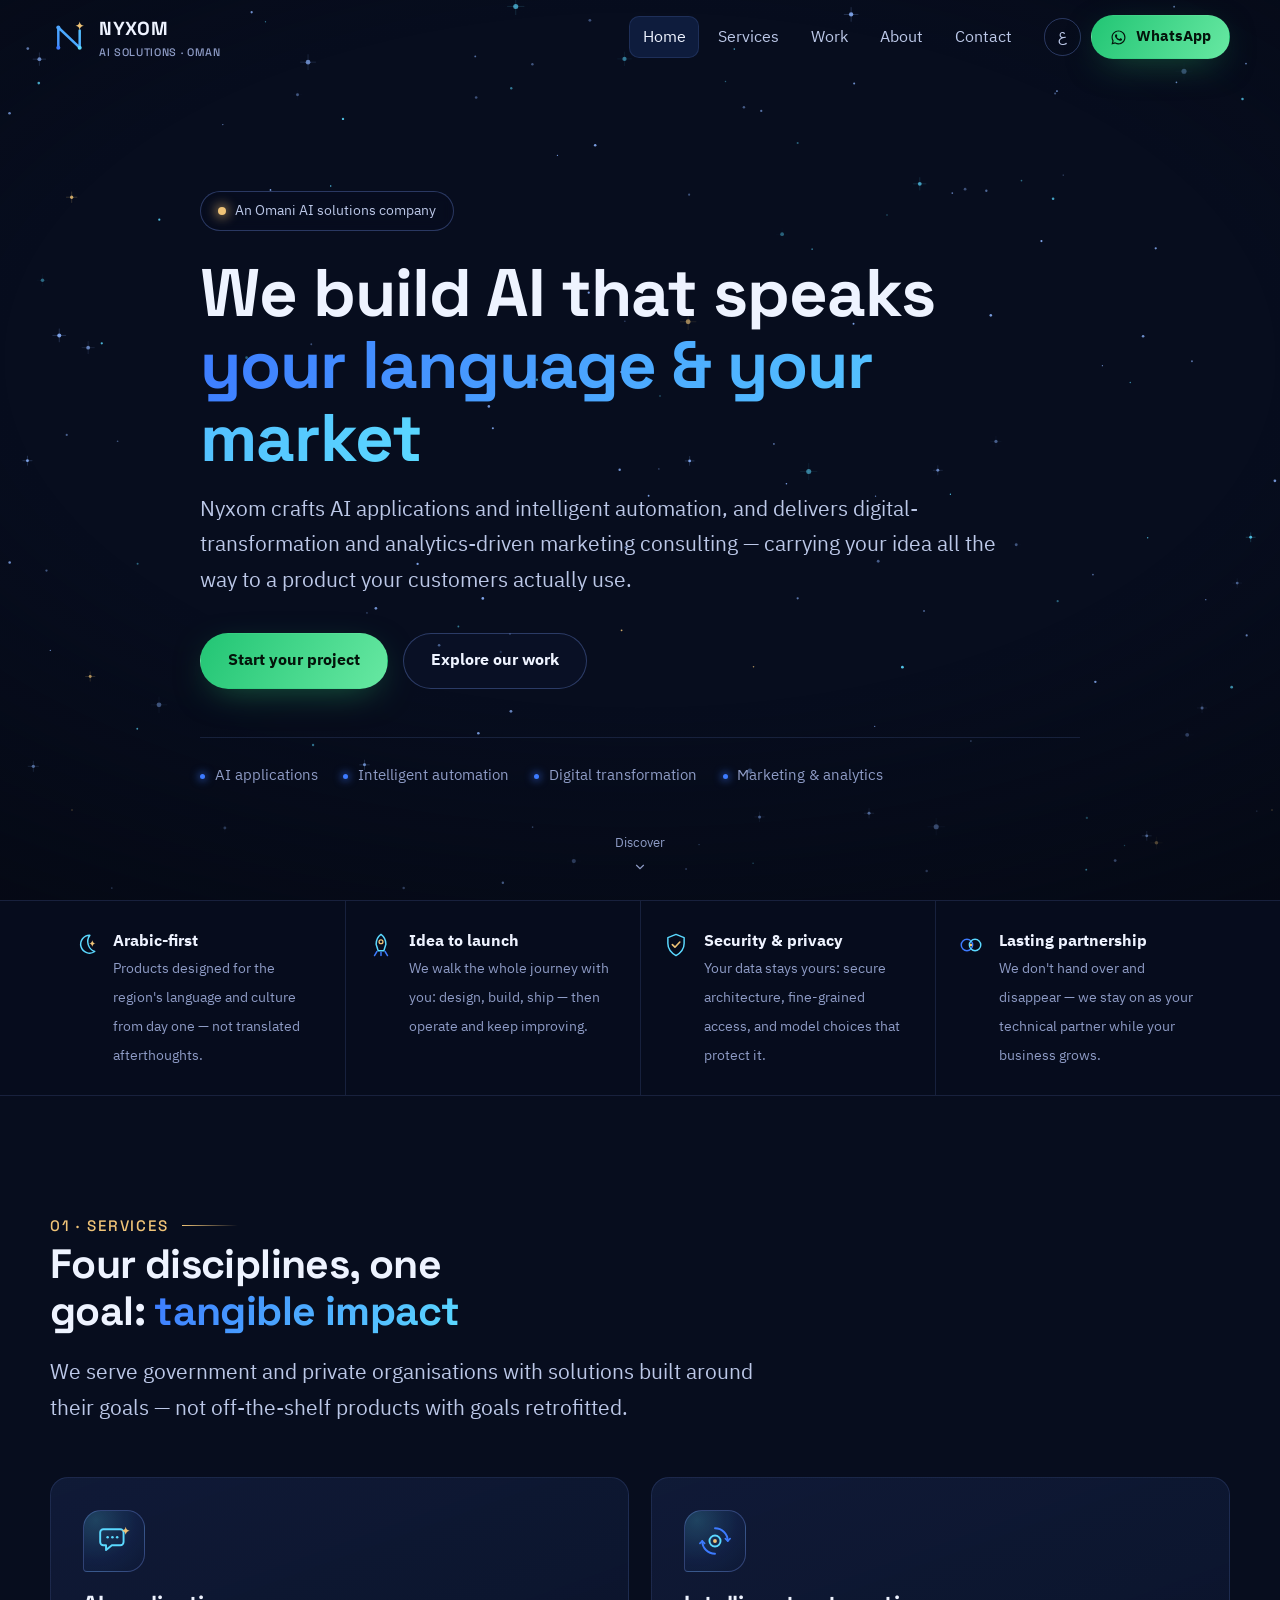
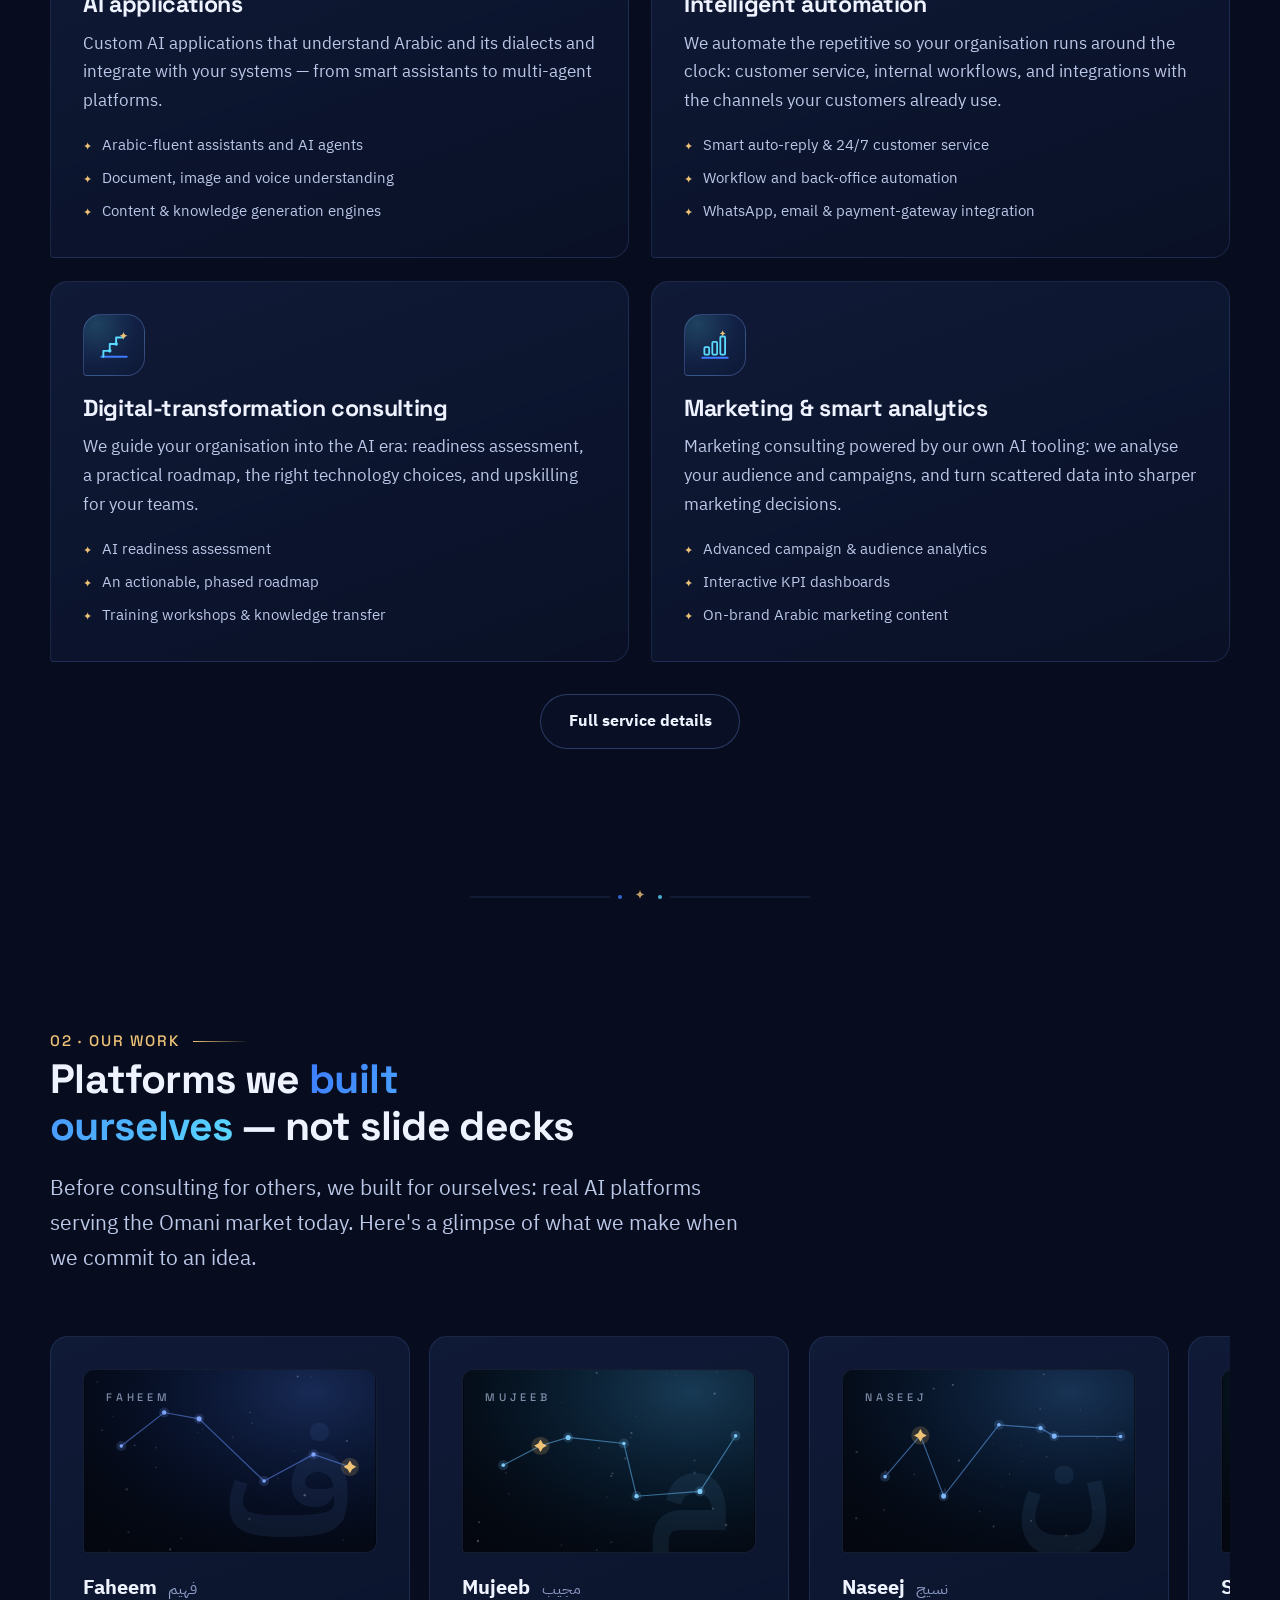
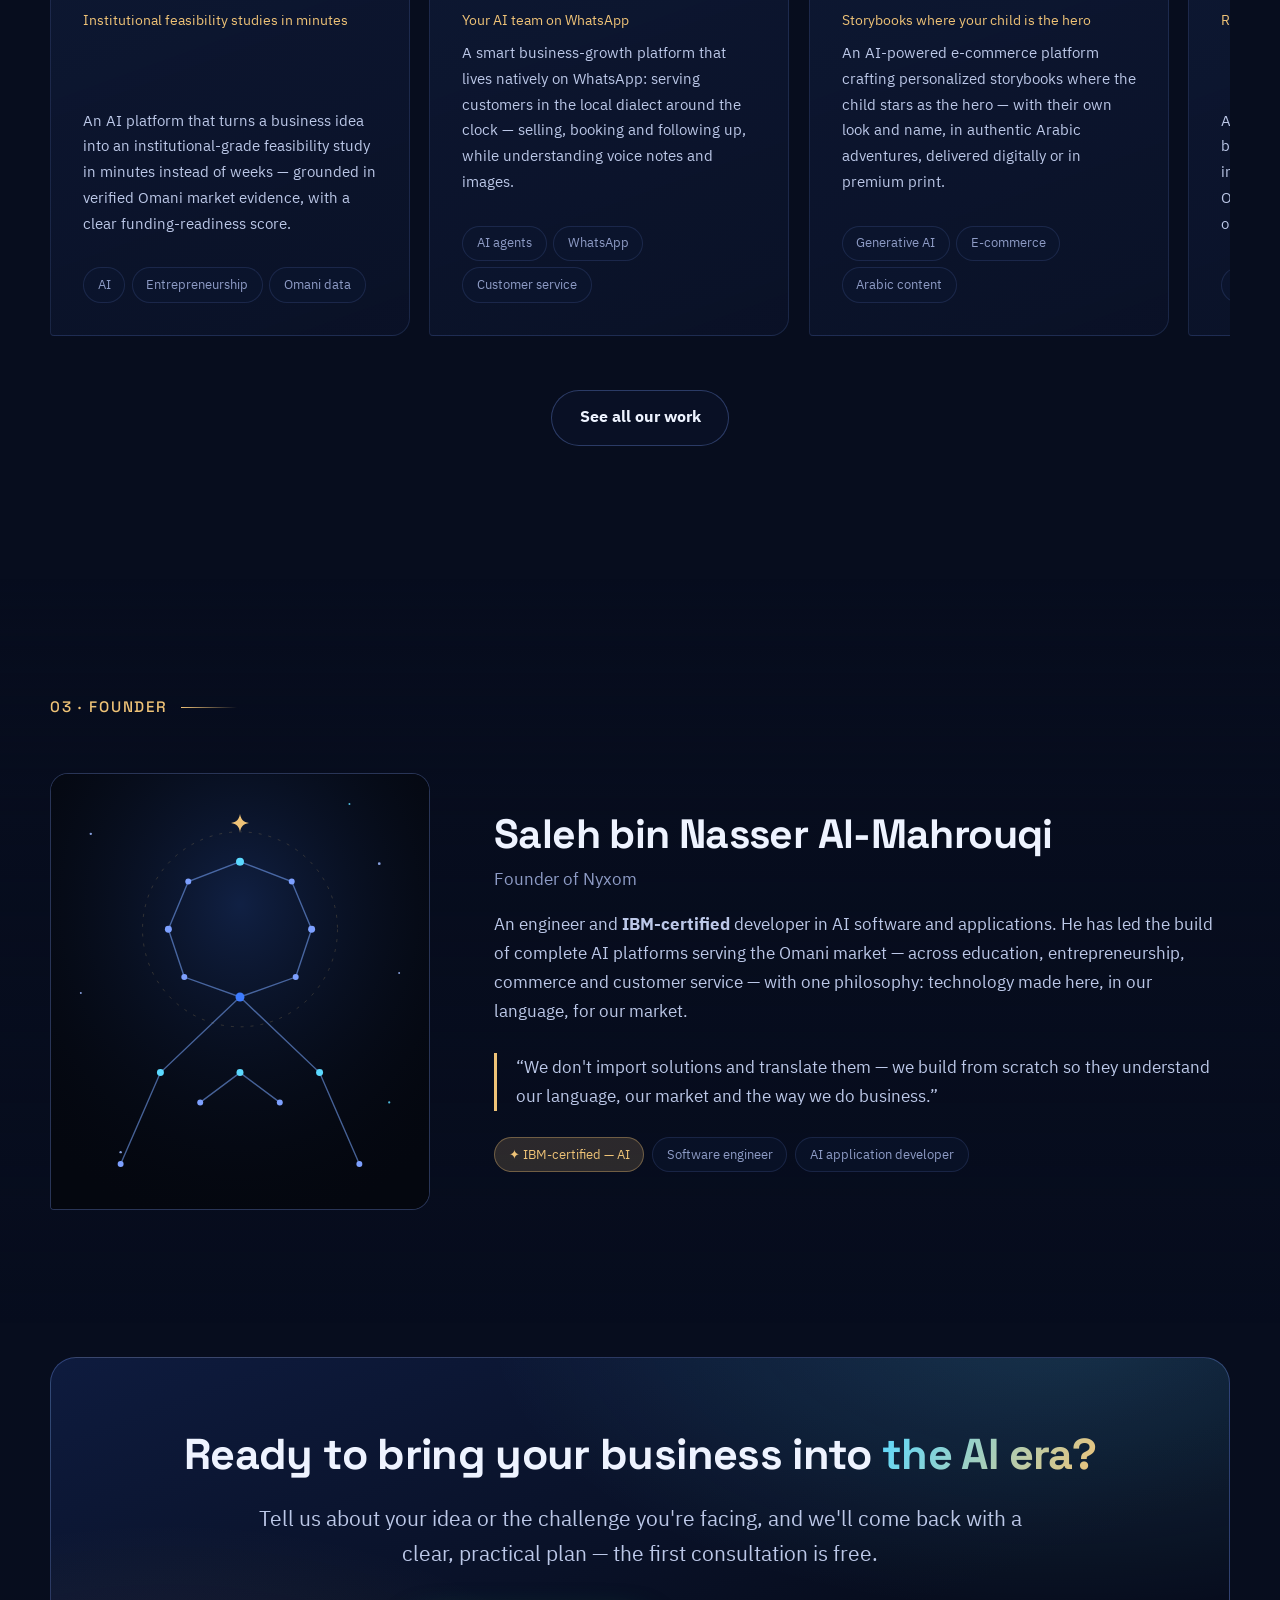
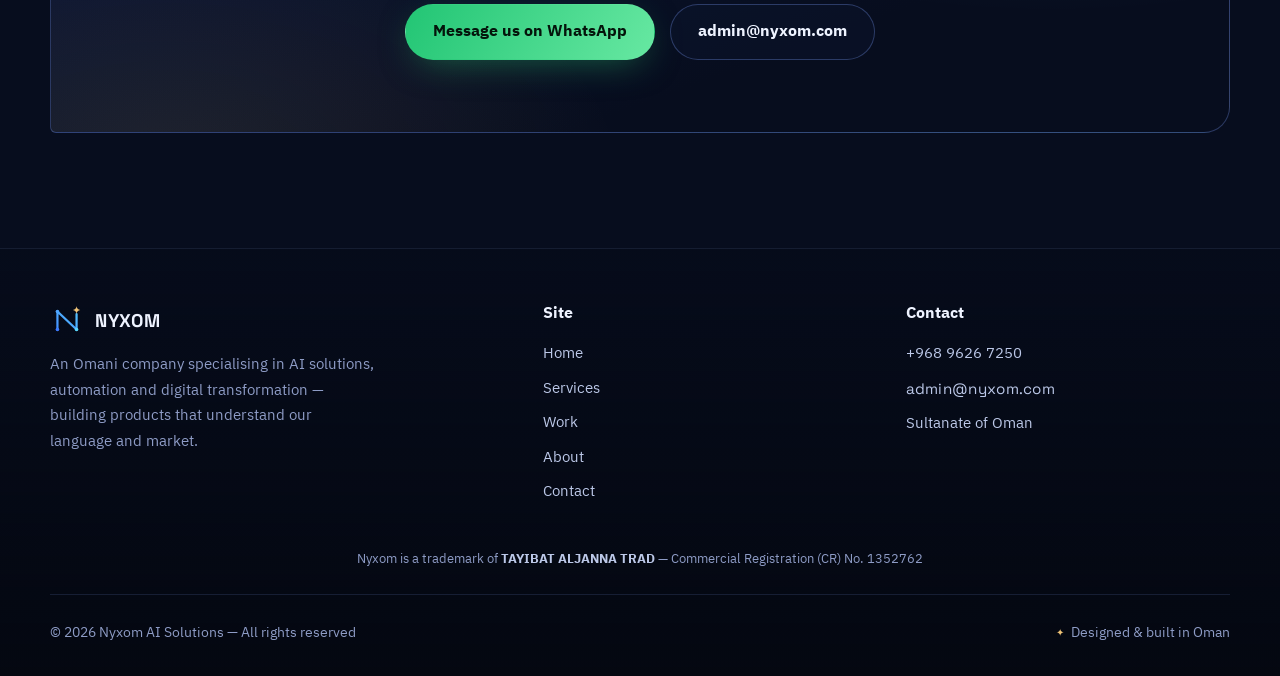
==== en/index.html @ 9a22ae9f "Use official CR English name: TAYIBAT ALJANNA TRAD Match the exact spelling on the commercial regist" ====
<!DOCTYPE html>
<html lang="en" dir="ltr">
<head>
  <meta charset="utf-8">
  <meta name="viewport" content="width=device-width, initial-scale=1">
  <title>Nyxom — AI Solutions from Oman | نكسوم</title>
  <meta name="description" content="Nyxom is an Omani company building AI applications, intelligent automation, digital-transformation consulting and AI-powered marketing analytics — from idea to a product that ships.">
  <meta name="theme-color" content="#070D1E">
  <link rel="icon" type="image/svg+xml" href="../favicon.svg">
  <link rel="apple-touch-icon" href="../assets/img/apple-touch-icon.png">
  <link rel="canonical" href="https://nyxom.ai/en/">
  <link rel="alternate" hreflang="ar" href="https://nyxom.ai/">
  <link rel="alternate" hreflang="en" href="https://nyxom.ai/en/">
  <meta property="og:type" content="website">
  <meta property="og:site_name" content="Nyxom — نكسوم">
  <meta property="og:title" content="Nyxom — AI Solutions from Oman">
  <meta property="og:description" content="AI applications, intelligent automation, digital transformation and marketing analytics — built in Oman, for our language and market.">
  <meta property="og:image" content="https://nyxom.ai/assets/img/og.png">
  <meta property="og:locale" content="en_US">
  <meta name="twitter:card" content="summary_large_image">
  <link rel="preload" href="../assets/fonts/space-grotesk-var-latin.woff2" as="font" type="font/woff2" crossorigin>
  <link rel="preload" href="../assets/fonts/plex-arabic-400-latin.woff2" as="font" type="font/woff2" crossorigin>
  <link rel="stylesheet" href="../assets/css/style.css">
  <script type="application/ld+json">
  {
    "@context": "https://schema.org",
    "@type": "Organization",
    "name": "Nyxom AI Solutions",
    "alternateName": "نكسوم لحلول الذكاء الاصطناعي",
    "url": "https://nyxom.ai/",
    "logo": "https://nyxom.ai/assets/img/logo-mark.svg",
    "email": "admin@nyxom.com",
    "founder": { "@type": "Person", "name": "Saleh bin Nasser Al-Mahrouqi" },
    "address": { "@type": "PostalAddress", "addressCountry": "OM" },
    "parentOrganization": {
      "@type": "Organization",
      "name": "TAYIBAT ALJANNA TRAD",
      "alternateName": "مؤسسة طيبات الجنة للتجارة",
      "identifier": { "@type": "PropertyValue", "name": "Commercial Registration (Oman)", "value": "1352762" }
    },
    "contactPoint": { "@type": "ContactPoint", "telephone": "+96896267250", "contactType": "customer service", "availableLanguage": ["Arabic", "English"] }
  }
  </script>
</head>
<body>

<header class="site-header">
  <div class="container nav">
    <a class="brand" href="index.html" aria-label="Nyxom — Home">
      <svg viewBox="0 0 64 64" aria-hidden="true"><defs><linearGradient id="lgN1" x1="0" y1="64" x2="64" y2="0" gradientUnits="userSpaceOnUse"><stop offset="0" stop-color="#3D7BFF"/><stop offset="1" stop-color="#5BD9FF"/></linearGradient></defs><path d="M14 50V16l36 34V21" fill="none" stroke="url(#lgN1)" stroke-width="4.2" stroke-linecap="round" stroke-linejoin="round"/><circle cx="14" cy="50" r="3.4" fill="#3D7BFF"/><circle cx="14" cy="16" r="3.4" fill="#4FA6FF"/><circle cx="50" cy="50" r="3.4" fill="#5BD9FF"/><path d="M50 6c.8 4.4 2.6 6.2 7 7-4.4.8-6.2 2.6-7 7-.8-4.4-2.6-6.2-7-7 4.4-.8 6.2-2.6 7-7Z" fill="#EFC377"/></svg>
      <span class="latin">NYXOM<span class="brand-sub">AI SOLUTIONS · OMAN</span></span>
    </a>
    <nav aria-label="Main navigation">
      <ul class="nav-links" id="nav-links">
        <li><a href="index.html" aria-current="page">Home</a></li>
        <li><a href="services.html">Services</a></li>
        <li><a href="projects.html">Work</a></li>
        <li><a href="about.html">About</a></li>
        <li><a href="contact.html">Contact</a></li>
      </ul>
    </nav>
    <div class="nav-cta">
      <a class="lang-switch" href="../index.html" hreflang="ar" lang="ar">ع</a>
      <a class="btn btn-whatsapp btn-sm" href="https://wa.me/96896267250" target="_blank" rel="noopener">
        <svg viewBox="0 0 24 24" fill="currentColor" aria-hidden="true"><path d="M12.04 2c-5.46 0-9.91 4.45-9.91 9.91 0 1.75.46 3.45 1.32 4.95L2.05 22l5.25-1.38a9.87 9.87 0 0 0 4.74 1.21h.01c5.46 0 9.9-4.45 9.9-9.91 0-2.65-1.03-5.14-2.9-7.01A9.82 9.82 0 0 0 12.04 2Zm0 18.15h-.01a8.2 8.2 0 0 1-4.18-1.15l-.3-.18-3.12.82.83-3.04-.2-.31a8.26 8.26 0 0 1-1.26-4.38c0-4.54 3.7-8.24 8.24-8.24 2.2 0 4.27.86 5.82 2.42a8.18 8.18 0 0 1 2.41 5.83c0 4.54-3.7 8.23-8.23 8.23Zm4.52-6.16c-.25-.12-1.47-.72-1.69-.81-.23-.08-.39-.12-.56.13-.17.25-.64.81-.78.97-.14.17-.29.19-.54.06-.25-.12-1.05-.39-1.99-1.23-.74-.66-1.23-1.47-1.38-1.72-.14-.25-.02-.38.11-.51.11-.11.25-.29.37-.43.12-.14.17-.25.25-.41.08-.17.04-.31-.02-.43-.06-.12-.56-1.34-.76-1.84-.2-.48-.41-.42-.56-.43h-.48c-.17 0-.43.06-.66.31-.22.25-.86.85-.86 2.07 0 1.22.89 2.4 1.01 2.56.12.17 1.75 2.67 4.23 3.74.59.26 1.05.41 1.41.52.59.19 1.13.16 1.56.1.48-.07 1.47-.6 1.67-1.18.21-.58.21-1.07.15-1.18-.06-.1-.23-.16-.48-.28Z"/></svg>
        WhatsApp
      </a>
      <button class="nav-toggle" aria-expanded="false" aria-controls="nav-links" aria-label="Open menu">
        <svg viewBox="0 0 24 24" fill="none" stroke="currentColor" stroke-width="2" stroke-linecap="round" aria-hidden="true"><path d="M4 7h16M4 12h16M4 17h16"/></svg>
      </button>
    </div>
  </div>
</header>

<main>
  <!-- ======== HERO ======== -->
  <section class="hero">
    <canvas id="sky" aria-hidden="true"></canvas>
    <div class="container hero-inner">
      <span class="hero-badge reveal"><span class="dot"></span> An Omani AI solutions company</span>
      <h1 class="display reveal" style="--d:.08s">We build AI that speaks<br><span class="g-text">your language & your market</span></h1>
      <p class="lead reveal" style="--d:.16s">Nyxom crafts AI applications and intelligent automation, and delivers digital-transformation and analytics-driven marketing consulting — carrying your idea all the way to a product your customers actually use.</p>
      <div class="hero-actions reveal" style="--d:.24s">
        <a class="btn btn-whatsapp" href="contact.html">Start your project</a>
        <a class="btn btn-ghost" href="projects.html">Explore our work</a>
      </div>
      <div class="orbit-strip reveal" style="--d:.32s">
        <span>AI applications</span>
        <span>Intelligent automation</span>
        <span>Digital transformation</span>
        <span>Marketing & analytics</span>
      </div>
    </div>
    <div class="scroll-hint" aria-hidden="true">
      <span>Discover</span>
      <svg width="14" height="14" viewBox="0 0 24 24" fill="none" stroke="currentColor" stroke-width="2" stroke-linecap="round"><path d="M6 9l6 6 6-6"/></svg>
    </div>
  </section>

  <!-- ======== PILLARS ======== -->
  <section class="pillars" aria-label="Nyxom pillars">
    <div class="container">
      <div class="grid grid-4">
        <div class="pillar reveal">
          <svg viewBox="0 0 32 32" fill="none" aria-hidden="true"><path d="M22 4a11 11 0 1 0 6 20A13 13 0 0 1 22 4Z" stroke="#5BD9FF" stroke-width="1.8" stroke-linejoin="round"/><path d="M25 10c.5 2.6 1.5 3.6 4 4-2.5.4-3.5 1.4-4 4-.5-2.6-1.5-3.6-4-4 2.5-.4 3.5-1.4 4-4Z" fill="#EFC377"/></svg>
          <div><b>Arabic-first</b><span>Products designed for the region's language and culture from day one — not translated afterthoughts.</span></div>
        </div>
        <div class="pillar reveal" style="--d:.08s">
          <svg viewBox="0 0 32 32" fill="none" aria-hidden="true"><path d="M16 3c4 3 6 7.5 6 12l-2.5 8h-7L10 15c0-4.5 2-9 6-12Z" stroke="#5BD9FF" stroke-width="1.8" stroke-linejoin="round"/><circle cx="16" cy="12" r="2.4" stroke="#EFC377" stroke-width="1.6"/><path d="M11 24l-3 5M21 24l3 5M16 25v4" stroke="#3D7BFF" stroke-width="1.8" stroke-linecap="round"/></svg>
          <div><b>Idea to launch</b><span>We walk the whole journey with you: design, build, ship — then operate and keep improving.</span></div>
        </div>
        <div class="pillar reveal" style="--d:.16s">
          <svg viewBox="0 0 32 32" fill="none" aria-hidden="true"><path d="M16 3l10 4v7c0 6.5-4.2 11.5-10 15-5.8-3.5-10-8.5-10-15V7l10-4Z" stroke="#5BD9FF" stroke-width="1.8" stroke-linejoin="round"/><path d="M11.5 15.5l3.2 3.2 6-6.4" stroke="#EFC377" stroke-width="2" stroke-linecap="round" stroke-linejoin="round"/></svg>
          <div><b>Security & privacy</b><span>Your data stays yours: secure architecture, fine-grained access, and model choices that protect it.</span></div>
        </div>
        <div class="pillar reveal" style="--d:.24s">
          <svg viewBox="0 0 32 32" fill="none" aria-hidden="true"><circle cx="11" cy="16" r="7" stroke="#3D7BFF" stroke-width="1.8"/><circle cx="21" cy="16" r="7" stroke="#5BD9FF" stroke-width="1.8"/><circle cx="16" cy="16" r="1.6" fill="#EFC377"/></svg>
          <div><b>Lasting partnership</b><span>We don't hand over and disappear — we stay on as your technical partner while your business grows.</span></div>
        </div>
      </div>
    </div>
  </section>

  <!-- ======== SERVICES ======== -->
  <section class="section" id="services">
    <div class="container">
      <div class="section-head reveal">
        <span class="sec-num latin">01 · SERVICES</span>
        <h2>Four disciplines, one goal: <span class="g-text">tangible impact</span></h2>
        <p class="lead">We serve government and private organisations with solutions built around their goals — not off-the-shelf products with goals retrofitted.</p>
      </div>
      <div class="grid grid-2">
        <article class="card reveal">
          <div class="icon-orb"><svg viewBox="0 0 32 32" fill="none" aria-hidden="true"><path d="M6 5h16a3 3 0 0 1 3 3v9a3 3 0 0 1-3 3H14l-5.5 4.5V20H6a3 3 0 0 1-3-3V8a3 3 0 0 1 3-3Z" stroke="#5BD9FF" stroke-width="1.8" stroke-linejoin="round"/><circle cx="10" cy="12.5" r="1.2" fill="#5BD9FF"/><circle cx="14.5" cy="12.5" r="1.2" fill="#5BD9FF"/><circle cx="19" cy="12.5" r="1.2" fill="#5BD9FF"/><path d="M27 2.5c.5 2.4 1.4 3.3 3.8 3.8-2.4.5-3.3 1.4-3.8 3.8-.5-2.4-1.4-3.3-3.8-3.8 2.4-.5 3.3-1.4 3.8-3.8Z" fill="#EFC377"/></svg></div>
          <h3>AI applications</h3>
          <p>Custom AI applications that understand Arabic and its dialects and integrate with your systems — from smart assistants to multi-agent platforms.</p>
          <ul class="tick-list">
            <li>Arabic-fluent assistants and AI agents</li>
            <li>Document, image and voice understanding</li>
            <li>Content & knowledge generation engines</li>
          </ul>
        </article>
        <article class="card reveal" style="--d:.08s">
          <div class="icon-orb"><svg viewBox="0 0 32 32" fill="none" aria-hidden="true"><circle cx="16" cy="16" r="5.2" stroke="#5BD9FF" stroke-width="1.8"/><path d="M16 4a12 12 0 0 1 12 12" stroke="#3D7BFF" stroke-width="1.8" stroke-linecap="round"/><path d="M16 28A12 12 0 0 1 4 16" stroke="#3D7BFF" stroke-width="1.8" stroke-linecap="round"/><path d="M28 16l2.2-2.2M28 16l-2.2-2.2" stroke="#3D7BFF" stroke-width="1.6" stroke-linecap="round"/><path d="M4 16l-2.2 2.2M4 16l2.2 2.2" stroke="#3D7BFF" stroke-width="1.6" stroke-linecap="round"/><circle cx="16" cy="16" r="1.8" fill="#EFC377"/></svg></div>
          <h3>Intelligent automation</h3>
          <p>We automate the repetitive so your organisation runs around the clock: customer service, internal workflows, and integrations with the channels your customers already use.</p>
          <ul class="tick-list">
            <li>Smart auto-reply & 24/7 customer service</li>
            <li>Workflow and back-office automation</li>
            <li>WhatsApp, email & payment-gateway integration</li>
          </ul>
        </article>
        <article class="card reveal" style="--d:.16s">
          <div class="icon-orb"><svg viewBox="0 0 32 32" fill="none" aria-hidden="true"><path d="M4 27h24" stroke="#3D7BFF" stroke-width="1.8" stroke-linecap="round"/><path d="M6 27v-5.5h6V15h6V9h6" stroke="#5BD9FF" stroke-width="1.8" stroke-linecap="round" stroke-linejoin="round"/><circle cx="12" cy="21.5" r="1.7" fill="#5BD9FF"/><circle cx="18" cy="15" r="1.7" fill="#5BD9FF"/><path d="M25 3.5c.5 2.4 1.4 3.3 3.8 3.8-2.4.5-3.3 1.4-3.8 3.8-.5-2.4-1.4-3.3-3.8-3.8 2.4-.5 3.3-1.4 3.8-3.8Z" fill="#EFC377"/></svg></div>
          <h3>Digital-transformation consulting</h3>
          <p>We guide your organisation into the AI era: readiness assessment, a practical roadmap, the right technology choices, and upskilling for your teams.</p>
          <ul class="tick-list">
            <li>AI readiness assessment</li>
            <li>An actionable, phased roadmap</li>
            <li>Training workshops & knowledge transfer</li>
          </ul>
        </article>
        <article class="card reveal" style="--d:.24s">
          <div class="icon-orb"><svg viewBox="0 0 32 32" fill="none" aria-hidden="true"><path d="M4 28h24" stroke="#3D7BFF" stroke-width="1.8" stroke-linecap="round"/><rect x="6" y="18" width="4.5" height="7" rx="1" stroke="#5BD9FF" stroke-width="1.7"/><rect x="13.5" y="13" width="4.5" height="12" rx="1" stroke="#5BD9FF" stroke-width="1.7"/><rect x="21" y="8" width="4.5" height="17" rx="1" stroke="#5BD9FF" stroke-width="1.7"/><path d="M23.2 2c.4 1.9 1.1 2.6 3 3-1.9.4-2.6 1.1-3 3-.4-1.9-1.1-2.6-3-3 1.9-.4 2.6-1.1 3-3Z" fill="#EFC377"/></svg></div>
          <h3>Marketing & smart analytics</h3>
          <p>Marketing consulting powered by our own AI tooling: we analyse your audience and campaigns, and turn scattered data into sharper marketing decisions.</p>
          <ul class="tick-list">
            <li>Advanced campaign & audience analytics</li>
            <li>Interactive KPI dashboards</li>
            <li>On-brand Arabic marketing content</li>
          </ul>
        </article>
      </div>
      <p class="center mt-2 reveal"><a class="btn btn-ghost" href="services.html">Full service details</a></p>
    </div>
  </section>

  <div class="star-divider" aria-hidden="true">
    <svg viewBox="0 0 340 18" fill="none"><path d="M0 9h140M200 9h140" stroke="rgba(125,160,255,.25)"/><circle cx="150" cy="9" r="2" fill="#3D7BFF"/><circle cx="190" cy="9" r="2" fill="#5BD9FF"/><path d="M170 2c.5 2.8 1.7 4 4.5 4.5-2.8.5-4 1.7-4.5 4.5-.5-2.8-1.7-4-4.5-4.5 2.8-.5 4-1.7 4.5-4.5Z" fill="#EFC377"/></svg>
  </div>

  <!-- ======== PROJECTS ======== -->
  <section class="section" id="projects">
    <div class="container">
      <div class="section-head reveal">
        <span class="sec-num latin">02 · OUR WORK</span>
        <h2>Platforms we <span class="g-text">built ourselves</span> — not slide decks</h2>
        <p class="lead">Before consulting for others, we built for ourselves: real AI platforms serving the Omani market today. Here's a glimpse of what we make when we commit to an idea.</p>
      </div>
    </div>
    <div class="container rail-wrap">
      <div class="rail" id="projects-rail"></div>
    </div>
    <div class="container">
      <p class="center mt-2 reveal"><a class="btn btn-ghost" href="projects.html">See all our work</a></p>
    </div>
  </section>

  <!-- ======== FOUNDER ======== -->
  <section class="section" id="founder" style="background:linear-gradient(to bottom, transparent, rgba(7,13,30,.55) 30%, transparent)">
    <div class="container">
      <div class="section-head reveal">
        <span class="sec-num latin">03 · FOUNDER</span>
      </div>
      <div class="founder">
        <div class="founder-portrait reveal" aria-hidden="true">
          <svg viewBox="0 0 380 437" xmlns="http://www.w3.org/2000/svg">
            <rect width="380" height="437" fill="#04070F"/>
            <radialGradient id="fp-g" cx="50%" cy="30%" r="80%"><stop offset="0" stop-color="rgba(61,123,255,.22)"/><stop offset="1" stop-color="transparent"/></radialGradient>
            <rect width="380" height="437" fill="url(#fp-g)"/>
            <g opacity=".85">
              <circle cx="40" cy="60" r="1.2" fill="#9DB9FF"/><circle cx="330" cy="90" r="1.4" fill="#9DB9FF"/><circle cx="300" cy="30" r="1" fill="#5BD9FF"/><circle cx="70" cy="380" r="1.2" fill="#9DB9FF"/><circle cx="340" cy="330" r="1.1" fill="#5BD9FF"/><circle cx="30" cy="220" r="1" fill="#9DB9FF"/><circle cx="350" cy="200" r="1" fill="#9DB9FF"/>
            </g>
            <g stroke="rgba(122,168,255,.55)" stroke-width="1.4" fill="none">
              <path d="M190 88 L242 108 L262 156 L246 204 L190 224 L134 204 L118 156 L138 108 Z"/>
              <path d="M190 224 L110 300 L70 392 M190 224 L270 300 L310 392 M150 330 L190 300 L230 330"/>
            </g>
            <g>
              <circle cx="190" cy="88" r="4" fill="#5BD9FF"/><circle cx="242" cy="108" r="3" fill="#7DA0FF"/><circle cx="262" cy="156" r="3.5" fill="#7DA0FF"/><circle cx="246" cy="204" r="3" fill="#7DA0FF"/><circle cx="190" cy="224" r="4.5" fill="#3D7BFF"/><circle cx="134" cy="204" r="3" fill="#7DA0FF"/><circle cx="118" cy="156" r="3.5" fill="#7DA0FF"/><circle cx="138" cy="108" r="3" fill="#7DA0FF"/><circle cx="110" cy="300" r="3.5" fill="#5BD9FF"/><circle cx="70" cy="392" r="3" fill="#7DA0FF"/><circle cx="270" cy="300" r="3.5" fill="#5BD9FF"/><circle cx="310" cy="392" r="3" fill="#7DA0FF"/><circle cx="150" cy="330" r="3" fill="#7DA0FF"/><circle cx="190" cy="300" r="3.5" fill="#5BD9FF"/><circle cx="230" cy="330" r="3" fill="#7DA0FF"/>
            </g>
            <path d="M190 40c1 5.6 3.4 8 9 9-5.6 1-8 3.4-9 9-1-5.6-3.4-8-9-9 5.6-1 8-3.4 9-9Z" fill="#EFC377"/>
            <ellipse cx="190" cy="156" rx="98" ry="98" stroke="rgba(239,195,119,.18)" fill="none" stroke-dasharray="3 7"/>
          </svg>
          <!-- To add a real photo later, replace the SVG above with
               <img src="../assets/img/founder.jpg" alt="Saleh bin Nasser Al-Mahrouqi"> -->
        </div>
        <div class="reveal" style="--d:.1s">
          <h2 style="margin-bottom:.2em">Saleh bin Nasser Al-Mahrouqi</h2>
          <p class="muted" style="font-size:1.05rem">Founder of Nyxom</p>
          <p>An engineer and <b>IBM-certified</b> developer in AI software and applications. He has led the build of complete AI platforms serving the Omani market — across education, entrepreneurship, commerce and customer service — with one philosophy: technology made here, in our language, for our market.</p>
          <blockquote class="founder-quote">“We don't import solutions and translate them — we build from scratch so they understand our language, our market and the way we do business.”</blockquote>
          <div class="cred-chips">
            <span class="chip gold">✦ IBM-certified — AI</span>
            <span class="chip">Software engineer</span>
            <span class="chip">AI application developer</span>
          </div>
        </div>
      </div>
    </div>
  </section>

  <!-- ======== CTA ======== -->
  <section class="section" style="padding-block-start:2rem">
    <div class="container">
      <div class="cta-band reveal">
        <h2>Ready to bring your business into <span class="g-gold">the AI era?</span></h2>
        <p class="lead">Tell us about your idea or the challenge you're facing, and we'll come back with a clear, practical plan — the first consultation is free.</p>
        <div class="hero-actions">
          <a class="btn btn-whatsapp" href="https://wa.me/96896267250?text=Hello%20Nyxom%20%F0%9F%91%8B%20I%27d%20like%20to%20ask%20about%20your%20services" target="_blank" rel="noopener">Message us on WhatsApp</a>
          <a class="btn btn-ghost" href="mailto:admin@nyxom.com">admin@nyxom.com</a>
        </div>
      </div>
    </div>
  </section>
</main>

<footer class="site-footer">
  <div class="container">
    <div class="footer-grid">
      <div>
        <div class="footer-brand">
          <svg viewBox="0 0 64 64" aria-hidden="true"><defs><linearGradient id="lgN2" x1="0" y1="64" x2="64" y2="0" gradientUnits="userSpaceOnUse"><stop offset="0" stop-color="#3D7BFF"/><stop offset="1" stop-color="#5BD9FF"/></linearGradient></defs><path d="M14 50V16l36 34V21" fill="none" stroke="url(#lgN2)" stroke-width="4.2" stroke-linecap="round" stroke-linejoin="round"/><circle cx="14" cy="50" r="3.4" fill="#3D7BFF"/><circle cx="14" cy="16" r="3.4" fill="#4FA6FF"/><circle cx="50" cy="50" r="3.4" fill="#5BD9FF"/><path d="M50 6c.8 4.4 2.6 6.2 7 7-4.4.8-6.2 2.6-7 7-.8-4.4-2.6-6.2-7-7 4.4-.8 6.2-2.6 7-7Z" fill="#EFC377"/></svg>
          <span class="latin">NYXOM</span>
        </div>
        <p class="muted" style="max-width:36ch">An Omani company specialising in AI solutions, automation and digital transformation — building products that understand our language and market.</p>
      </div>
      <div>
        <h4>Site</h4>
        <ul>
          <li><a href="index.html">Home</a></li>
          <li><a href="services.html">Services</a></li>
          <li><a href="projects.html">Work</a></li>
          <li><a href="about.html">About</a></li>
          <li><a href="contact.html">Contact</a></li>
        </ul>
      </div>
      <div>
        <h4>Contact</h4>
        <ul>
          <li><a href="https://wa.me/96896267250" target="_blank" rel="noopener">+968 9626 7250</a></li>
          <li><a href="mailto:admin@nyxom.com" class="latin">admin@nyxom.com</a></li>
          <li>Sultanate of Oman</li>
        </ul>
      </div>
    </div>
    <p class="footer-legal">Nyxom is a trademark of <strong>TAYIBAT ALJANNA TRAD</strong> — Commercial Registration (CR) No. <span class="cr" dir="ltr">1352762</span></p>
    <div class="footer-bottom">
      <span>© <span data-year>2026</span> Nyxom AI Solutions — All rights reserved</span>
      <span class="made-in">Designed & built in Oman</span>
    </div>
  </div>
</footer>

<script src="../assets/js/sky.js"></script>
<script src="../assets/js/main.js"></script>
<script src="../assets/js/projects.js"></script>
<script>NYXOM_PROJECTS.mount('#projects-rail', 'en');</script>
</body>
</html>
---- assets/css/style.css ----
/* ============================================================
   NYXOM — نكسوم لحلول الذكاء الاصطناعي
   Design system: "Omani night sky" — deep indigo, electric blue,
   rare gold. RTL-first with logical properties; one sheet serves
   Arabic (rtl) and English (ltr) pages.
   ============================================================ */

/* ---------- Fonts (self-hosted) ---------- */
@font-face {
  font-family: 'IBM Plex Sans Arabic';
  font-style: normal; font-weight: 400; font-display: swap;
  src: url('../fonts/plex-arabic-400-arabic.woff2') format('woff2');
  unicode-range: U+0600-06FF, U+0750-077F, U+0870-088E, U+08E3-08FF, U+200C-200E, U+2010-2011, U+FB50-FDFF, U+FE70-FEFC;
}
@font-face {
  font-family: 'IBM Plex Sans Arabic';
  font-style: normal; font-weight: 400; font-display: swap;
  src: url('../fonts/plex-arabic-400-latin.woff2') format('woff2');
  unicode-range: U+0000-00FF, U+0131, U+0152-0153, U+2000-206F, U+20AC, U+2122;
}
@font-face {
  font-family: 'IBM Plex Sans Arabic';
  font-style: normal; font-weight: 500; font-display: swap;
  src: url('../fonts/plex-arabic-500-arabic.woff2') format('woff2');
  unicode-range: U+0600-06FF, U+0750-077F, U+0870-088E, U+08E3-08FF, U+200C-200E, U+2010-2011, U+FB50-FDFF, U+FE70-FEFC;
}
@font-face {
  font-family: 'IBM Plex Sans Arabic';
  font-style: normal; font-weight: 500; font-display: swap;
  src: url('../fonts/plex-arabic-500-latin.woff2') format('woff2');
  unicode-range: U+0000-00FF, U+0131, U+0152-0153, U+2000-206F, U+20AC, U+2122;
}
@font-face {
  font-family: 'IBM Plex Sans Arabic';
  font-style: normal; font-weight: 700; font-display: swap;
  src: url('../fonts/plex-arabic-700-arabic.woff2') format('woff2');
  unicode-range: U+0600-06FF, U+0750-077F, U+0870-088E, U+08E3-08FF, U+200C-200E, U+2010-2011, U+FB50-FDFF, U+FE70-FEFC;
}
@font-face {
  font-family: 'IBM Plex Sans Arabic';
  font-style: normal; font-weight: 700; font-display: swap;
  src: url('../fonts/plex-arabic-700-latin.woff2') format('woff2');
  unicode-range: U+0000-00FF, U+0131, U+0152-0153, U+2000-206F, U+20AC, U+2122;
}
@font-face {
  font-family: 'Space Grotesk';
  font-style: normal; font-weight: 300 700; font-display: swap;
  src: url('../fonts/space-grotesk-var-latin.woff2') format('woff2');
  unicode-range: U+0000-00FF, U+0131, U+0152-0153, U+2000-206F, U+20AC, U+2122;
}

/* ---------- Tokens ---------- */
:root {
  /* night palette */
  --bg-0: #04070F;
  --bg-1: #070D1E;
  --bg-2: #0A1226;
  --panel: #0D1730;
  --card-hi: rgba(30, 48, 96, .38);
  --card-lo: rgba(12, 21, 46, .55);

  --primary: #3D7BFF;
  --primary-deep: #2757C9;
  --cyan: #5BD9FF;
  --gold: #EFC377;
  --gold-soft: rgba(239, 195, 119, .16);

  --t-0: #EEF3FF;
  --t-1: #BCC8E8;
  --t-2: #8E9CC6;

  --line: rgba(125, 160, 255, .14);
  --line-strong: rgba(125, 160, 255, .30);

  --grad-star: linear-gradient(120deg, #3D7BFF 0%, #5BD9FF 100%);
  --grad-dawn: linear-gradient(120deg, #5BD9FF 0%, #EFC377 100%);

  --font-ar: 'IBM Plex Sans Arabic', 'Segoe UI', Tahoma, sans-serif;
  --font-display: 'Space Grotesk', 'IBM Plex Sans Arabic', sans-serif;

  --radius-card: 18px;
  --radius-cut: 4px;   /* the "star facet" cut corner */
  --container: 1180px;

  --shadow-glow: 0 10px 40px -12px rgba(61, 123, 255, .45);
  --ease-out: cubic-bezier(.22, .8, .3, 1);
}

/* ---------- Reset / base ---------- */
*, *::before, *::after { box-sizing: border-box; }
html { scroll-behavior: smooth; -webkit-text-size-adjust: 100%; }
body {
  margin: 0;
  background: var(--bg-1);
  color: var(--t-1);
  font-family: var(--font-ar);
  font-size: 17px;
  line-height: 1.85;
  overflow-x: hidden;
  -webkit-font-smoothing: antialiased;
}
html[lang="en"] body { line-height: 1.7; }
img, svg, canvas { max-width: 100%; height: auto; display: block; }
a { color: inherit; text-decoration: none; }
a:focus-visible, button:focus-visible, input:focus-visible, textarea:focus-visible, select:focus-visible, summary:focus-visible {
  outline: 2px solid var(--cyan);
  outline-offset: 3px;
  border-radius: 4px;
}
::selection { background: rgba(61, 123, 255, .45); color: #fff; }

/* faint star specks over the whole page */
body::before {
  content: "";
  position: fixed; inset: 0;
  pointer-events: none; z-index: 0;
  background-image:
    radial-gradient(1px 1px at 12% 22%, rgba(238,243,255,.35) 49%, transparent 51%),
    radial-gradient(1px 1px at 78% 8%,  rgba(238,243,255,.28) 49%, transparent 51%),
    radial-gradient(1.5px 1.5px at 55% 44%, rgba(91,217,255,.25) 49%, transparent 51%),
    radial-gradient(1px 1px at 30% 72%, rgba(238,243,255,.22) 49%, transparent 51%),
    radial-gradient(1px 1px at 90% 60%, rgba(238,243,255,.25) 49%, transparent 51%),
    radial-gradient(1.5px 1.5px at 6% 90%, rgba(239,195,119,.30) 49%, transparent 51%),
    radial-gradient(1px 1px at 66% 88%, rgba(238,243,255,.20) 49%, transparent 51%);
  background-size: 1200px 900px;
  opacity: .8;
}
main, header, footer { position: relative; z-index: 1; }

/* ---------- Typography ---------- */
h1, h2, h3, h4 {
  color: var(--t-0);
  font-weight: 700;
  line-height: 1.35;
  margin: 0 0 .5em;
  text-wrap: balance;
}
html[lang="en"] h1, html[lang="en"] h2, html[lang="en"] h3, html[lang="en"] .display {
  font-family: var(--font-display);
  letter-spacing: -.015em;
  line-height: 1.15;
}
.display {
  font-size: clamp(2.3rem, 5.4vw, 4.2rem);
  line-height: 1.28;
}
html[lang="en"] .display { line-height: 1.08; }
h2 { font-size: clamp(1.7rem, 3.2vw, 2.6rem); }
h3 { font-size: clamp(1.15rem, 2vw, 1.45rem); }
p { margin: 0 0 1em; }
.lead {
  font-size: clamp(1.05rem, 1.7vw, 1.3rem);
  color: var(--t-1);
  max-width: 62ch;
}
.muted { color: var(--t-2); }
.g-text {
  background: var(--grad-star);
  -webkit-background-clip: text;
  background-clip: text;
  color: transparent;
}
.g-gold {
  background: var(--grad-dawn);
  -webkit-background-clip: text;
  background-clip: text;
  color: transparent;
}
.latin { font-family: var(--font-display); letter-spacing: .02em; }

/* eyebrow: small label above headings, with a gold star */
.eyebrow {
  display: inline-flex; align-items: center; gap: .55rem;
  font-size: .85rem; font-weight: 500;
  color: var(--cyan);
  letter-spacing: .08em;
  margin-bottom: 1.1rem;
}
.eyebrow::before {
  content: "✦";
  color: var(--gold);
  font-size: .8em;
}

/* catalog number, like a star chart index */
.sec-num {
  font-family: var(--font-display);
  font-weight: 500;
  color: var(--gold);
  font-size: .95rem;
  letter-spacing: .12em;
  display: inline-flex; align-items: center; gap: .8rem;
}
.sec-num::after {
  content: "";
  width: 56px; height: 1px;
  background: linear-gradient(to var(--flow-end, left), var(--gold), transparent);
}
html[dir="rtl"] { --flow-end: left; }
html[dir="ltr"] { --flow-end: right; }

/* ---------- Layout helpers ---------- */
.container {
  width: min(var(--container), 100% - 2.5rem);
  margin-inline: auto;
}
.section { padding-block: clamp(4.5rem, 9vw, 7.5rem); position: relative; }
.section-head { max-width: 720px; margin-bottom: clamp(2.2rem, 4vw, 3.4rem); }
.grid { display: grid; gap: 1.4rem; }
.grid-2 { grid-template-columns: repeat(2, 1fr); }
.grid-3 { grid-template-columns: repeat(3, 1fr); }
.grid-4 { grid-template-columns: repeat(4, 1fr); }
@media (max-width: 940px) {
  .grid-3, .grid-4 { grid-template-columns: repeat(2, 1fr); }
}
@media (max-width: 640px) {
  .grid-2, .grid-3, .grid-4 { grid-template-columns: 1fr; }
}

/* constellation divider between sections */
.star-divider {
  display: flex; justify-content: center; align-items: center;
  padding-block: .4rem;
  opacity: .8;
}
.star-divider svg { width: min(340px, 60vw); height: 18px; }

/* ---------- Header / nav ---------- */
.site-header {
  position: fixed; inset-block-start: 0; inset-inline: 0;
  z-index: 50;
  transition: background .35s var(--ease-out), border-color .35s, backdrop-filter .35s;
  border-block-end: 1px solid transparent;
}
.site-header.scrolled {
  background: rgba(5, 9, 22, .78);
  -webkit-backdrop-filter: blur(14px);
  backdrop-filter: blur(14px);
  border-color: var(--line);
}
.nav {
  display: flex; align-items: center; gap: 1.2rem;
  min-height: 74px;
}
.brand {
  display: inline-flex; align-items: center; gap: .7rem;
  color: var(--t-0); font-weight: 700; font-size: 1.18rem;
  margin-inline-end: auto;
}
.brand svg { width: 38px; height: 38px; flex: none; }
.brand .brand-sub {
  display: block;
  font-size: .68rem; font-weight: 500;
  color: var(--t-2); letter-spacing: .06em;
  margin-top: -2px;
}
.nav-links {
  display: flex; align-items: center; gap: .3rem;
  list-style: none; margin: 0; padding: 0;
}
.nav-links a {
  display: inline-block;
  padding: .5rem .85rem;
  border-radius: 10px;
  color: var(--t-1);
  font-size: .98rem;
  transition: color .2s, background .2s;
}
.nav-links a:hover { color: var(--t-0); background: rgba(125,160,255,.08); }
.nav-links a[aria-current="page"] {
  color: var(--t-0);
  background: rgba(61,123,255,.14);
  box-shadow: inset 0 0 0 1px var(--line);
}
.nav-cta { display: flex; align-items: center; gap: .6rem; }
.lang-switch {
  font-family: var(--font-display);
  font-size: .85rem; font-weight: 500;
  padding: .42rem .8rem;
  border: 1px solid var(--line-strong);
  border-radius: 999px;
  color: var(--t-1);
  transition: border-color .2s, color .2s, background .2s;
}
.lang-switch:hover { border-color: var(--cyan); color: var(--t-0); background: rgba(91,217,255,.08); }

/* burger */
.nav-toggle {
  display: none;
  background: none; border: 1px solid var(--line-strong);
  border-radius: 10px;
  width: 44px; height: 44px;
  cursor: pointer; color: var(--t-0);
  align-items: center; justify-content: center;
}
.nav-toggle svg { width: 22px; height: 22px; }
@media (max-width: 920px) {
  .nav-toggle { display: inline-flex; }
  .nav-links {
    position: fixed; inset-block-start: 74px; inset-inline: 0;
    flex-direction: column; align-items: stretch;
    background: rgba(5, 9, 22, .97);
    border-block: 1px solid var(--line);
    padding: 1rem 1.4rem 1.4rem;
    gap: .35rem;
    transform: translateY(-12px);
    opacity: 0; visibility: hidden;
    transition: .3s var(--ease-out);
  }
  .nav-links.open { transform: none; opacity: 1; visibility: visible; }
  .nav-links a { padding: .8rem 1rem; font-size: 1.05rem; }
  .nav-cta .btn { display: none; }
}

/* ---------- Buttons ---------- */
.btn {
  display: inline-flex; align-items: center; justify-content: center; gap: .55rem;
  padding: .82rem 1.7rem;
  border-radius: 999px;
  font-family: inherit;
  font-size: 1rem; font-weight: 700;
  cursor: pointer;
  border: 1px solid transparent;
  transition: transform .25s var(--ease-out), box-shadow .25s, border-color .2s, background .2s, color .2s;
}
.btn svg { width: 1.15em; height: 1.15em; flex: none; }
.btn-primary {
  background: var(--grad-star);
  color: #051024;
  box-shadow: var(--shadow-glow);
}
.btn-primary:hover { transform: translateY(-2px); box-shadow: 0 16px 46px -12px rgba(91,217,255,.55); }
.btn-ghost {
  border-color: var(--line-strong);
  color: var(--t-0);
  background: rgba(13, 23, 48, .4);
}
.btn-ghost:hover { border-color: var(--cyan); background: rgba(91,217,255,.08); transform: translateY(-2px); }
.btn-whatsapp {
  background: linear-gradient(120deg, #22c574, #67e8a2);
  color: #04140b;
  box-shadow: 0 10px 36px -12px rgba(46, 204, 113, .5);
}
.btn-whatsapp:hover { transform: translateY(-2px); box-shadow: 0 16px 44px -12px rgba(103, 232, 162, .55); }
.btn-sm { padding: .55rem 1.15rem; font-size: .92rem; }

/* ---------- Chips ---------- */
.chip {
  display: inline-flex; align-items: center; gap: .45rem;
  padding: .35rem .85rem;
  border: 1px solid var(--line);
  border-radius: 999px;
  background: rgba(13, 23, 48, .5);
  color: var(--t-2);
  font-size: .82rem;
}
.chip.gold { color: var(--gold); border-color: rgba(239,195,119,.35); background: var(--gold-soft); }

/* ---------- Cards ---------- */
.card {
  position: relative;
  padding: clamp(1.4rem, 2.6vw, 2rem);
  background: linear-gradient(160deg, var(--card-hi), var(--card-lo));
  border: 1px solid var(--line);
  border-radius: var(--radius-card);
  border-end-start-radius: var(--radius-cut); /* star-facet cut, auto-flips in LTR */
  transition: transform .35s var(--ease-out), border-color .3s, box-shadow .35s;
  overflow: hidden;
}
.card::after { /* faint corner glow */
  content: "";
  position: absolute; inset-block-start: -60px; inset-inline-end: -60px;
  width: 160px; height: 160px;
  background: radial-gradient(circle, rgba(61,123,255,.22), transparent 65%);
  pointer-events: none;
  transition: opacity .35s;
  opacity: 0;
}
.card:hover { transform: translateY(-5px); border-color: var(--line-strong); box-shadow: 0 22px 50px -22px rgba(4, 10, 30, .9); }
.card:hover::after { opacity: 1; }
.card h3 { display: flex; align-items: center; gap: .7rem; }

/* service icon bubble */
.icon-orb {
  width: 62px; height: 62px;
  display: grid; place-items: center;
  border-radius: 18px;
  border-end-start-radius: var(--radius-cut);
  background: radial-gradient(120% 120% at 20% 15%, rgba(91,217,255,.22), rgba(61,123,255,.08) 55%, transparent);
  border: 1px solid var(--line-strong);
  margin-bottom: 1.2rem;
}
.icon-orb svg { width: 34px; height: 34px; }

/* feature list inside cards */
.tick-list { list-style: none; margin: 1rem 0 0; padding: 0; display: grid; gap: .45rem; }
.tick-list li { display: flex; gap: .6rem; align-items: baseline; color: var(--t-1); font-size: .95rem; }
.tick-list li::before { content: "✦"; color: var(--gold); font-size: .7em; flex: none; }

/* ---------- Hero ---------- */
.hero {
  position: relative;
  min-height: 100svh;
  display: flex; align-items: center;
  padding-block: 9rem 4rem;
  isolation: isolate;
  overflow: hidden;
}
#sky {
  position: absolute; inset: 0; z-index: -2;
  width: 100%; height: 100%;
}
.hero::before { /* horizon glow */
  content: "";
  position: absolute; inset: auto 0 -40% 0; height: 80%;
  background: radial-gradient(58% 55% at 50% 100%, rgba(39, 87, 201, .34), rgba(13, 23, 48, 0) 70%);
  z-index: -1; pointer-events: none;
}
.hero::after { /* vignette to keep text readable */
  content: "";
  position: absolute; inset: 0; z-index: -1; pointer-events: none;
  background: radial-gradient(90% 70% at 50% 40%, transparent 55%, rgba(4, 7, 15, .55) 100%);
}
.hero-inner { max-width: 880px; }
.hero .display { margin-bottom: 1.1rem; }
.hero .lead { margin-bottom: 2.2rem; }
.hero-badge {
  display: inline-flex; align-items: center; gap: .6rem;
  padding: .45rem 1.05rem;
  border-radius: 999px;
  border: 1px solid var(--line-strong);
  background: rgba(7, 13, 30, .6);
  color: var(--t-1);
  font-size: .88rem;
  margin-bottom: 1.6rem;
  -webkit-backdrop-filter: blur(6px);
  backdrop-filter: blur(6px);
}
.hero-badge .dot {
  width: 8px; height: 8px; border-radius: 50%;
  background: var(--gold);
  box-shadow: 0 0 12px 2px rgba(239,195,119,.7);
}
.hero-actions { display: flex; flex-wrap: wrap; gap: .9rem; margin-bottom: 3rem; }

/* orbit strip: fields of work under hero CTAs */
.orbit-strip {
  display: flex; flex-wrap: wrap; align-items: center;
  gap: .5rem 1.6rem;
  padding-block-start: 1.6rem;
  border-block-start: 1px solid var(--line);
  color: var(--t-2);
  font-size: .95rem;
}
.orbit-strip span { display: inline-flex; align-items: center; gap: .6rem; }
.orbit-strip span::before { content: ""; width: 5px; height: 5px; border-radius: 50%; background: var(--primary); box-shadow: 0 0 8px 1px rgba(61,123,255,.8); }

/* scroll hint */
.scroll-hint {
  position: absolute; inset-block-end: 1.6rem; inset-inline-start: 50%;
  translate: -50% 0;
  color: var(--t-2); font-size: .8rem;
  display: flex; flex-direction: column; align-items: center; gap: .4rem;
  animation: floaty 2.8s ease-in-out infinite;
}
html[dir="rtl"] .scroll-hint { translate: 50% 0; }
@keyframes floaty { 50% { transform: translateY(6px); } }

/* ---------- Pillars strip ---------- */
.pillars { border-block: 1px solid var(--line); background: rgba(7, 13, 30, .45); }
.pillars .grid { gap: 0; }
.pillar {
  padding: 1.6rem 1.4rem;
  display: flex; gap: .9rem; align-items: flex-start;
  border-inline-start: 1px solid var(--line);
}
.pillar:first-child { border-inline-start: none; }
.pillar svg { width: 26px; height: 26px; flex: none; margin-top: .35rem; }
.pillar b { color: var(--t-0); display: block; font-size: 1.02rem; }
.pillar span { font-size: .88rem; color: var(--t-2); line-height: 1.7; }
@media (max-width: 940px) {
  .pillar { border-inline-start: none; border-block-start: 1px solid var(--line); }
  .pillar:first-child { border-block-start: none; }
}

/* ---------- Projects rail ---------- */
.rail-wrap { position: relative; }
.rail {
  display: grid;
  grid-auto-flow: column;
  grid-auto-columns: clamp(280px, 30vw, 360px);
  gap: 1.2rem;
  overflow-x: auto;
  scroll-snap-type: x proximity;
  padding: .5rem .2rem 1.4rem;
  scrollbar-width: thin;
  scrollbar-color: var(--primary-deep) transparent;
}
.rail::-webkit-scrollbar { height: 6px; }
.rail::-webkit-scrollbar-thumb { background: var(--primary-deep); border-radius: 3px; }
.rail > * { scroll-snap-align: start; }
.rail-fade {
  position: absolute; inset-block: 0; width: 70px;
  pointer-events: none; z-index: 2;
}
.rail-fade.start { inset-inline-start: 0; background: linear-gradient(to var(--flow-end), transparent, var(--bg-1)); transform: scaleX(-1); }
.rail-fade.end { inset-inline-end: 0; background: linear-gradient(to var(--flow-end), var(--bg-1), transparent); transform: scaleX(-1); }

.project-card { display: flex; flex-direction: column; }
.project-emblem {
  aspect-ratio: 16 / 10;
  border-radius: 12px;
  border-end-start-radius: var(--radius-cut);
  border: 1px solid var(--line);
  margin-bottom: 1.15rem;
  background: var(--bg-0);
  overflow: hidden;
  position: relative;
}
.project-emblem svg { width: 100%; height: 100%; }
.project-card .p-name {
  display: flex; align-items: baseline; gap: .7rem; flex-wrap: wrap;
  margin-bottom: .3rem;
}
.project-card .p-name b { color: var(--t-0); font-size: 1.22rem; }
.project-card .p-name span { font-family: var(--font-display); color: var(--t-2); font-size: .85rem; letter-spacing: .1em; text-transform: uppercase; }
.project-card p { font-size: .95rem; color: var(--t-1); flex: 1; }
.project-card .p-tags { display: flex; flex-wrap: wrap; gap: .4rem; margin-top: .9rem; }

/* ---------- Founder ---------- */
.founder {
  display: grid;
  grid-template-columns: minmax(260px, 380px) 1fr;
  gap: clamp(2rem, 5vw, 4.5rem);
  align-items: center;
}
@media (max-width: 860px) { .founder { grid-template-columns: 1fr; } }
.founder-portrait {
  position: relative;
  aspect-ratio: 4 / 4.6;
  border-radius: var(--radius-card);
  border-end-start-radius: var(--radius-cut);
  border: 1px solid var(--line-strong);
  overflow: hidden;
  background: var(--bg-0);
}
.founder-portrait svg, .founder-portrait img {
  position: absolute; inset: 0;
  width: 100%; height: 100%;
  object-fit: cover;
}
.founder-quote {
  border-inline-start: 3px solid var(--gold);
  padding-inline-start: 1.2rem;
  margin: 1.6rem 0;
  color: var(--t-1);
  font-size: 1.08rem;
}
.cred-chips { display: flex; flex-wrap: wrap; gap: .5rem; margin-top: 1.4rem; }

/* ---------- Steps (methodology) ---------- */
.steps { display: grid; gap: 0; counter-reset: step; }
.step {
  position: relative;
  display: grid;
  grid-template-columns: 64px 1fr;
  gap: 1.4rem;
  padding-block: 1.7rem;
}
.step::before { /* vertical constellation line */
  content: "";
  position: absolute;
  inset-block: 0;
  inset-inline-start: 31px;
  width: 2px;
  background: linear-gradient(to bottom, transparent, var(--line-strong) 12%, var(--line-strong) 88%, transparent);
}
.step:first-child::before { inset-block-start: 2rem; }
.step:last-child::before { inset-block-end: calc(100% - 3.4rem); }
.step-node {
  counter-increment: step;
  position: relative; z-index: 1;
  width: 64px; height: 64px;
  border-radius: 50%;
  display: grid; place-items: center;
  background: var(--bg-2);
  border: 1px solid var(--line-strong);
  color: var(--gold);
  font-family: var(--font-display);
  font-weight: 700; font-size: 1.15rem;
  box-shadow: 0 0 0 6px rgba(7, 13, 30, .8), 0 0 26px -4px rgba(61,123,255,.5);
}
.step-node::after { content: counter(step, decimal-leading-zero); }
.step h3 { margin-bottom: .3rem; }
.step p { max-width: 62ch; color: var(--t-1); font-size: .98rem; }

/* ---------- Contact ---------- */
.contact-grid {
  display: grid;
  grid-template-columns: 1.15fr .85fr;
  gap: clamp(1.6rem, 4vw, 3.4rem);
  align-items: start;
}
@media (max-width: 900px) { .contact-grid { grid-template-columns: 1fr; } }
.form-card { padding: clamp(1.6rem, 3vw, 2.4rem); }
.field { margin-bottom: 1.15rem; }
.field label { display: block; font-weight: 500; color: var(--t-0); margin-bottom: .45rem; font-size: .95rem; }
.field .req { color: var(--gold); }
.field input, .field textarea, .field select {
  width: 100%;
  padding: .85rem 1.05rem;
  background: rgba(4, 7, 15, .6);
  border: 1px solid var(--line-strong);
  border-radius: 12px;
  color: var(--t-0);
  font-family: inherit; font-size: 1rem;
  transition: border-color .2s, box-shadow .2s;
}
.field select { appearance: none; background-image: linear-gradient(45deg, transparent 50%, var(--t-2) 50%), linear-gradient(135deg, var(--t-2) 50%, transparent 50%); background-position: calc(18px) 55%, calc(18px + 5px) 55%; background-size: 5px 5px; background-repeat: no-repeat; }
html[dir="ltr"] .field select { background-position: calc(100% - 23px) 55%, calc(100% - 18px) 55%; }
.field input:focus, .field textarea:focus, .field select:focus {
  outline: none;
  border-color: var(--primary);
  box-shadow: 0 0 0 3px rgba(61, 123, 255, .22);
}
.field textarea { min-height: 140px; resize: vertical; }
.form-note { font-size: .85rem; color: var(--t-2); margin-top: .9rem; }
.contact-channels { display: grid; gap: 1rem; }
.channel {
  display: flex; gap: 1rem; align-items: center;
  padding: 1.15rem 1.3rem;
}
.channel .icon-orb { width: 50px; height: 50px; margin: 0; flex: none; border-radius: 14px; }
.channel .icon-orb svg { width: 26px; height: 26px; }
.channel b { color: var(--t-0); display: block; }
.channel a.val { color: var(--cyan); font-size: .95rem; direction: ltr; unicode-bidi: embed; }
.channel a.val:hover { text-decoration: underline; }

/* ---------- FAQ ---------- */
.faq { max-width: 780px; }
.faq details {
  border: 1px solid var(--line);
  border-radius: 14px;
  border-end-start-radius: var(--radius-cut);
  background: linear-gradient(160deg, var(--card-hi), var(--card-lo));
  padding: 0 1.3rem;
  margin-bottom: .8rem;
  transition: border-color .2s;
}
.faq details[open] { border-color: var(--line-strong); }
.faq summary {
  cursor: pointer;
  list-style: none;
  display: flex; align-items: center; justify-content: space-between; gap: 1rem;
  padding-block: 1.05rem;
  color: var(--t-0); font-weight: 500;
}
.faq summary::-webkit-details-marker { display: none; }
.faq summary::after {
  content: "+";
  font-family: var(--font-display);
  color: var(--gold); font-size: 1.3rem; font-weight: 500;
  transition: rotate .25s var(--ease-out);
  flex: none;
}
.faq details[open] summary::after { rotate: 45deg; }
.faq details p { padding-block-end: 1.15rem; color: var(--t-1); font-size: .97rem; }

/* ---------- CTA band ---------- */
.cta-band {
  position: relative;
  padding: clamp(2.6rem, 6vw, 4.5rem);
  border-radius: 26px;
  border-end-start-radius: 6px;
  border: 1px solid var(--line-strong);
  background:
    radial-gradient(80% 130% at 85% -10%, rgba(91, 217, 255, .16), transparent 60%),
    radial-gradient(70% 120% at 10% 110%, rgba(239, 195, 119, .10), transparent 55%),
    linear-gradient(160deg, #0E1B3E, #070D1E 70%);
  overflow: hidden;
  text-align: center;
}
.cta-band h2 { font-size: clamp(1.7rem, 3.6vw, 2.7rem); }
.cta-band .lead { margin-inline: auto; margin-bottom: 2rem; }
.cta-band .hero-actions { justify-content: center; margin-bottom: 0; }

/* ---------- Footer ---------- */
.site-footer {
  border-block-start: 1px solid var(--line);
  background: linear-gradient(to bottom, rgba(4,7,15,.2), rgba(4,7,15,.85));
  padding-block: 3.4rem 2rem;
  font-size: .95rem;
}
.footer-grid {
  display: grid;
  grid-template-columns: 1.4fr 1fr 1fr;
  gap: 2.4rem;
  margin-bottom: 2.6rem;
}
@media (max-width: 800px) { .footer-grid { grid-template-columns: 1fr; } }
.site-footer h4 { font-size: 1rem; margin-bottom: 1rem; color: var(--t-0); }
.site-footer ul { list-style: none; margin: 0; padding: 0; display: grid; gap: .55rem; }
.site-footer a:hover { color: var(--cyan); }
.footer-bottom {
  border-block-start: 1px solid var(--line);
  padding-block-start: 1.6rem;
  display: flex; flex-wrap: wrap; gap: .8rem;
  justify-content: space-between; align-items: center;
  color: var(--t-2); font-size: .85rem;
}
.footer-legal {
  text-align: center;
  font-size: .82rem; line-height: 1.9;
  color: var(--t-2); margin: 0 0 1.4rem;
}
.footer-legal strong { color: var(--t-1); font-weight: 700; }
.footer-legal .cr { unicode-bidi: embed; }
.footer-brand { display: flex; align-items: center; gap: .7rem; color: var(--t-0); font-weight: 700; font-size: 1.15rem; margin-bottom: .9rem; }
.footer-brand svg { width: 34px; height: 34px; }
.made-in { display: inline-flex; align-items: center; gap: .45rem; }
.made-in::before { content: "✦"; color: var(--gold); font-size: .75em; }

/* ---------- Page hero (inner pages) ---------- */
.page-hero {
  padding-block: 10rem 3.5rem;
  position: relative;
  overflow: hidden;
}
.page-hero::before {
  content: "";
  position: absolute; inset: auto 0 -55% 0; height: 90%;
  background: radial-gradient(52% 55% at 50% 100%, rgba(39, 87, 201, .28), transparent 70%);
  pointer-events: none;
}
.page-hero .display { font-size: clamp(2rem, 4.6vw, 3.4rem); }
.breadcrumbs {
  display: flex; align-items: center; gap: .5rem;
  font-size: .85rem; color: var(--t-2);
  margin-bottom: 1.4rem;
}
.breadcrumbs a:hover { color: var(--cyan); }
.breadcrumbs .sep { opacity: .5; }

/* ---------- Reveal animations ---------- */
.reveal {
  opacity: 0;
  transform: translateY(26px);
  transition: opacity .8s var(--ease-out), transform .8s var(--ease-out);
  transition-delay: var(--d, 0s);
}
.reveal.in { opacity: 1; transform: none; }

/* twinkle for decorative stars */
.tw { animation: twinkle 3.2s ease-in-out infinite; transform-origin: center; }
@keyframes twinkle { 50% { opacity: .35; transform: scale(.82); } }

@media (prefers-reduced-motion: reduce) {
  html { scroll-behavior: auto; }
  .reveal { opacity: 1; transform: none; transition: none; }
  .tw, .scroll-hint { animation: none; }
  .card:hover, .btn:hover { transform: none; }
}

/* ---------- Small screens ---------- */
@media (max-width: 640px) {
  body { font-size: 16px; }
  .hero { padding-block-start: 7.5rem; min-height: auto; }
  .hero-actions .btn { width: 100%; }
  .pillars .grid { grid-template-columns: 1fr; }
  .cta-band { padding-inline: 1.4rem; }
}

/* ---------- Utility ---------- */
.center { text-align: center; }
.mt-2 { margin-top: 2rem; }
.mb-0 { margin-bottom: 0; }
.visually-hidden {
  position: absolute; width: 1px; height: 1px;
  clip-path: inset(50%); overflow: hidden; white-space: nowrap;
}
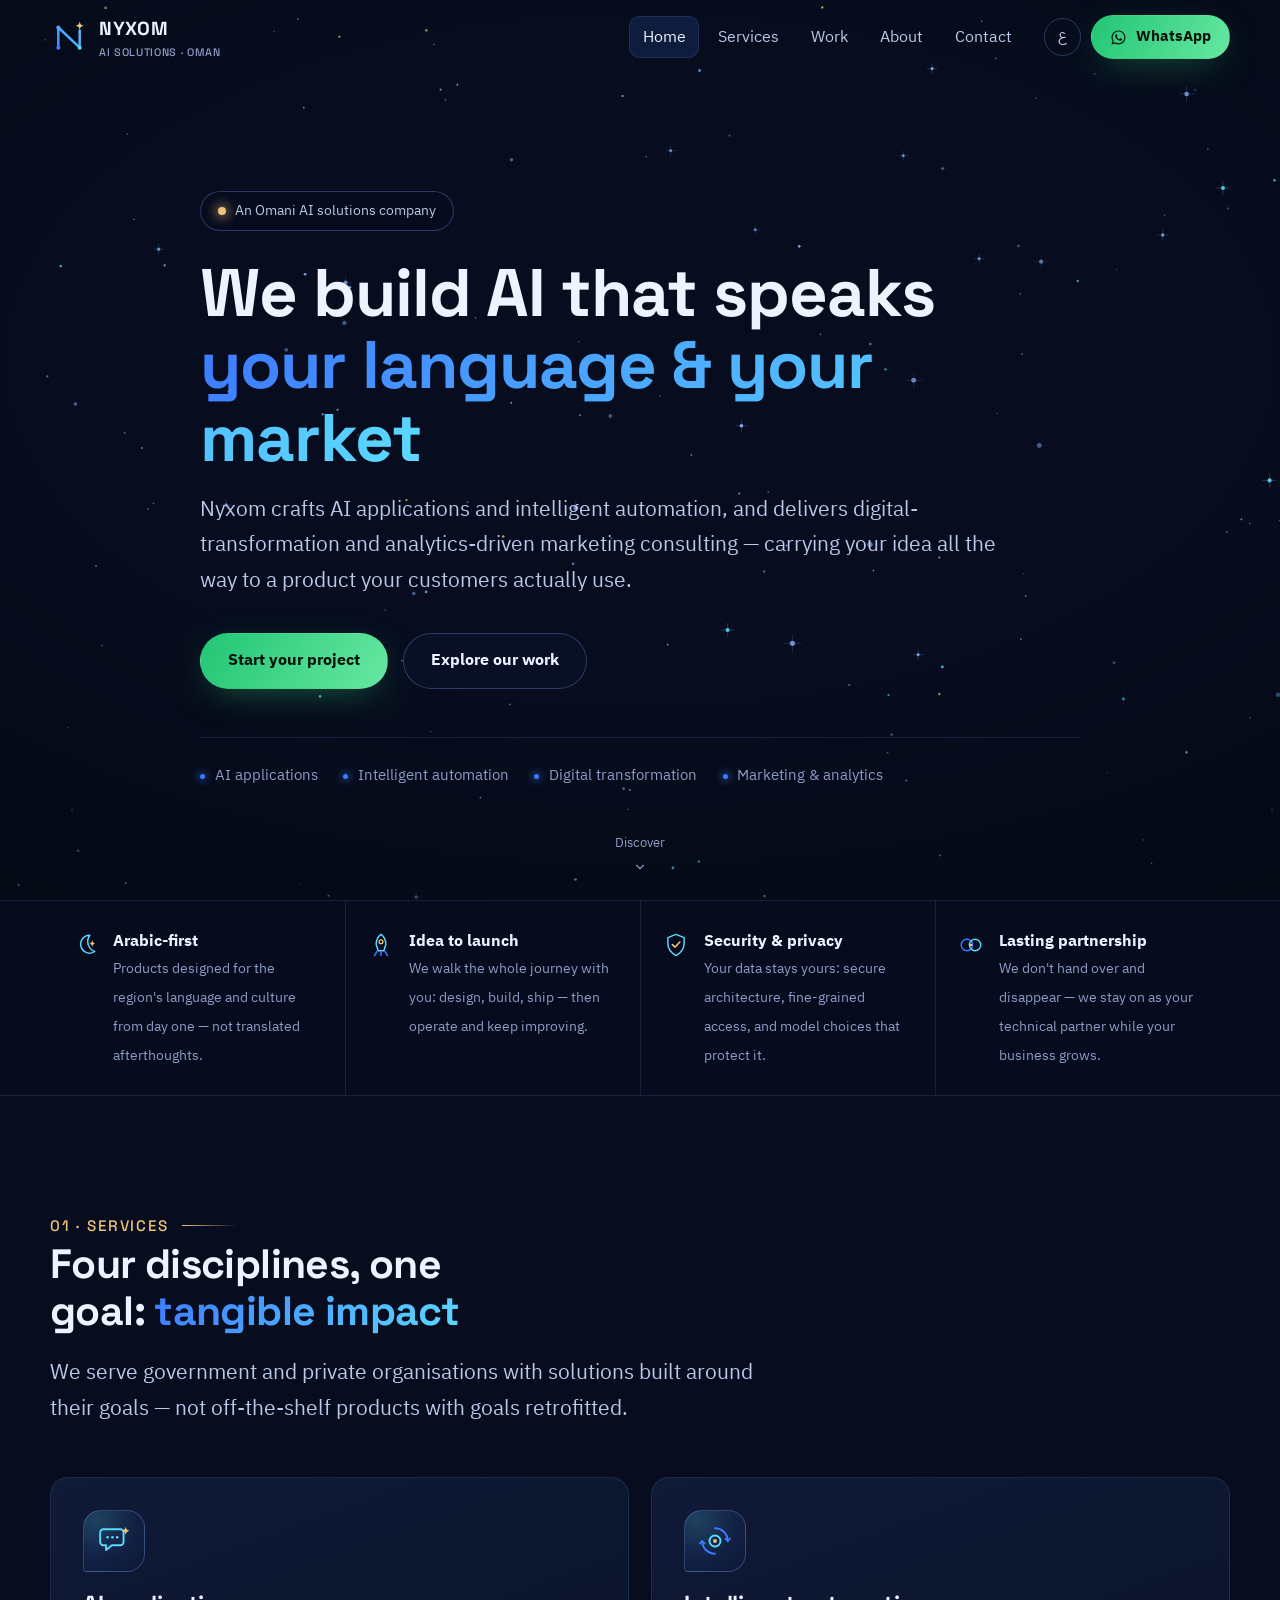
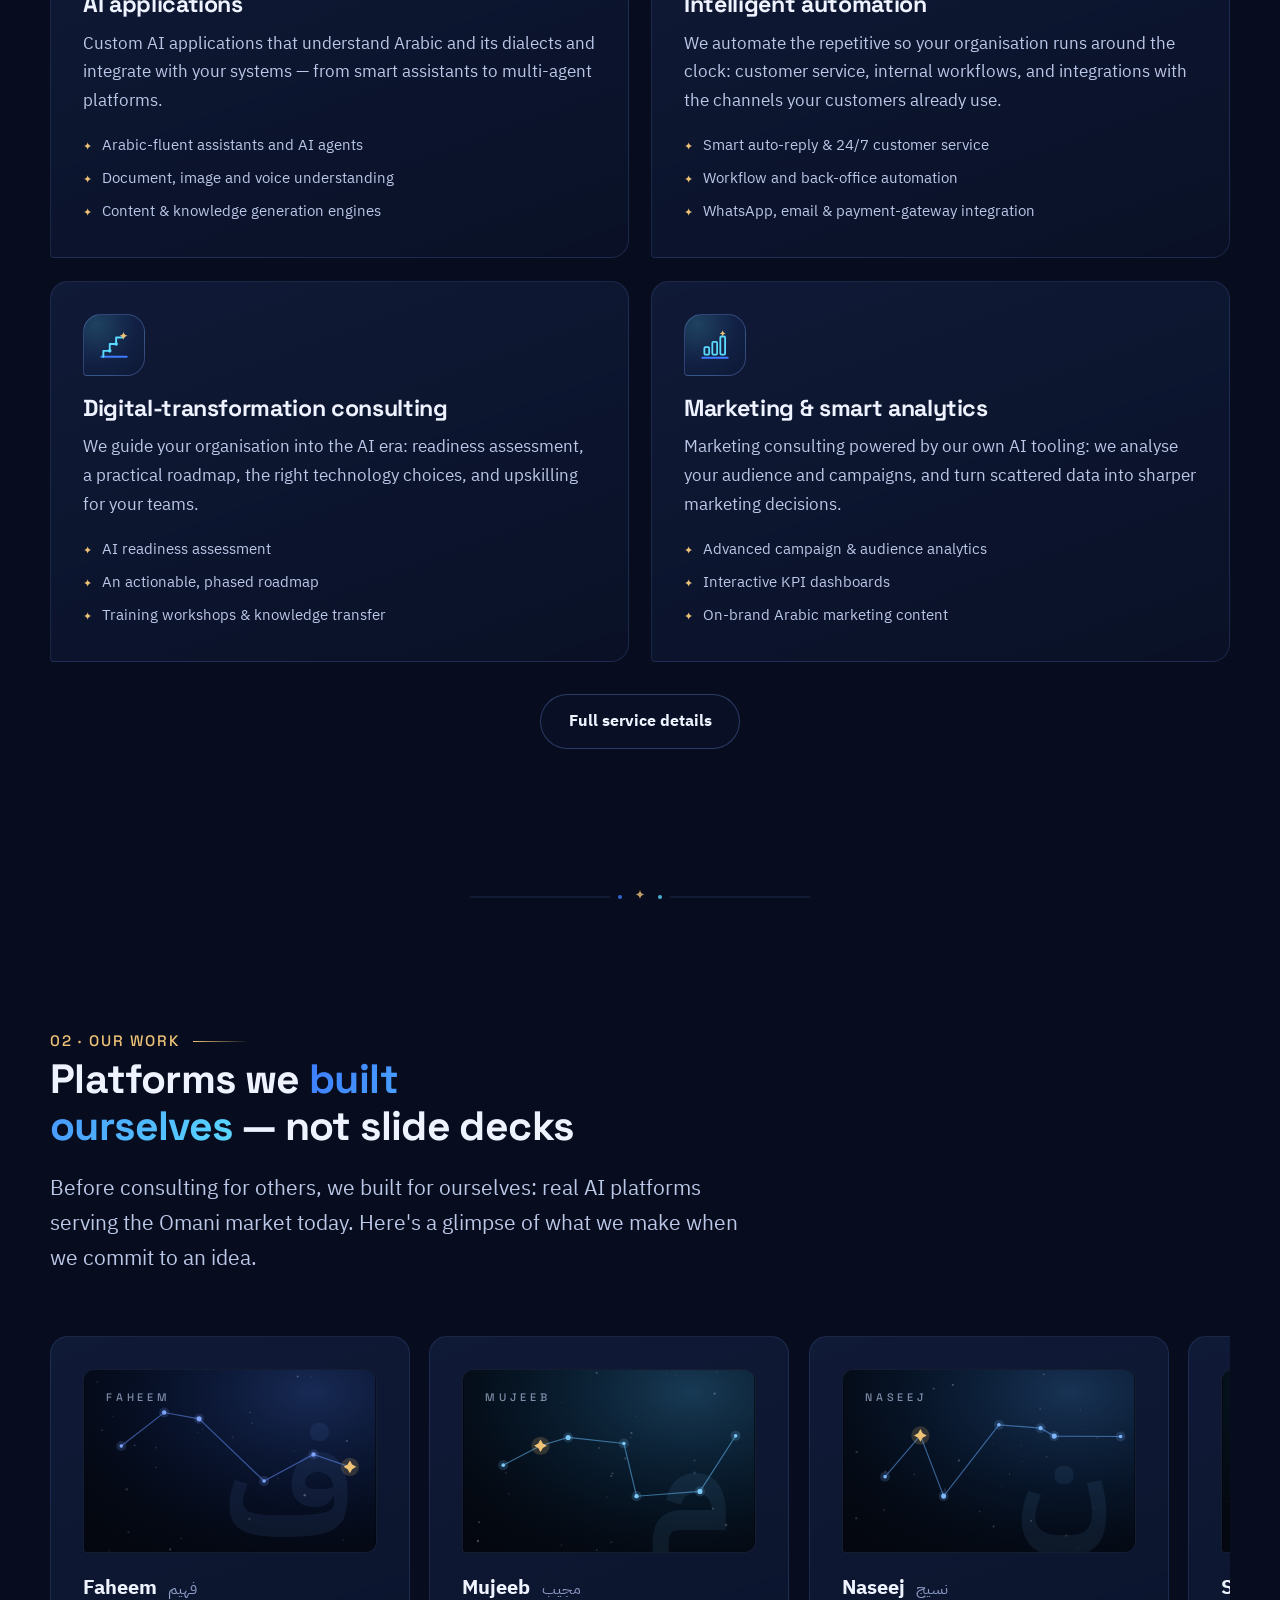
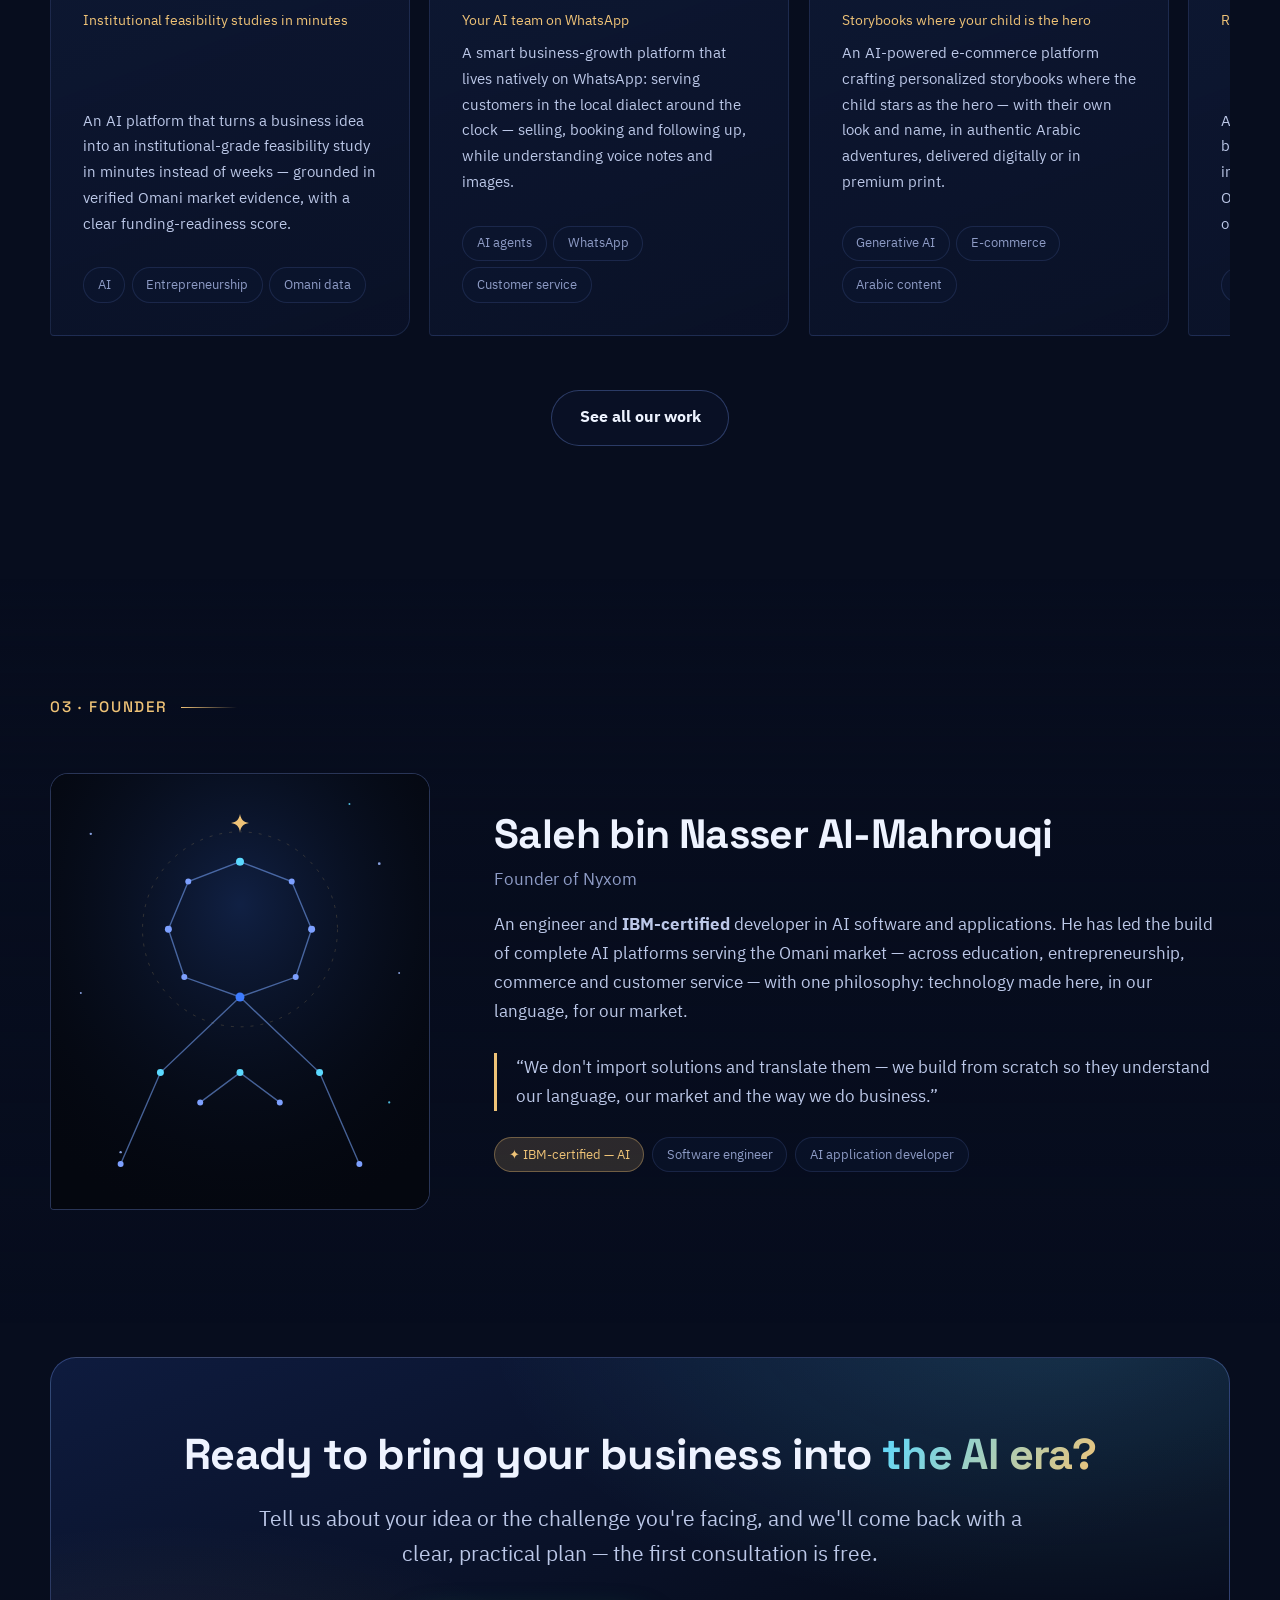
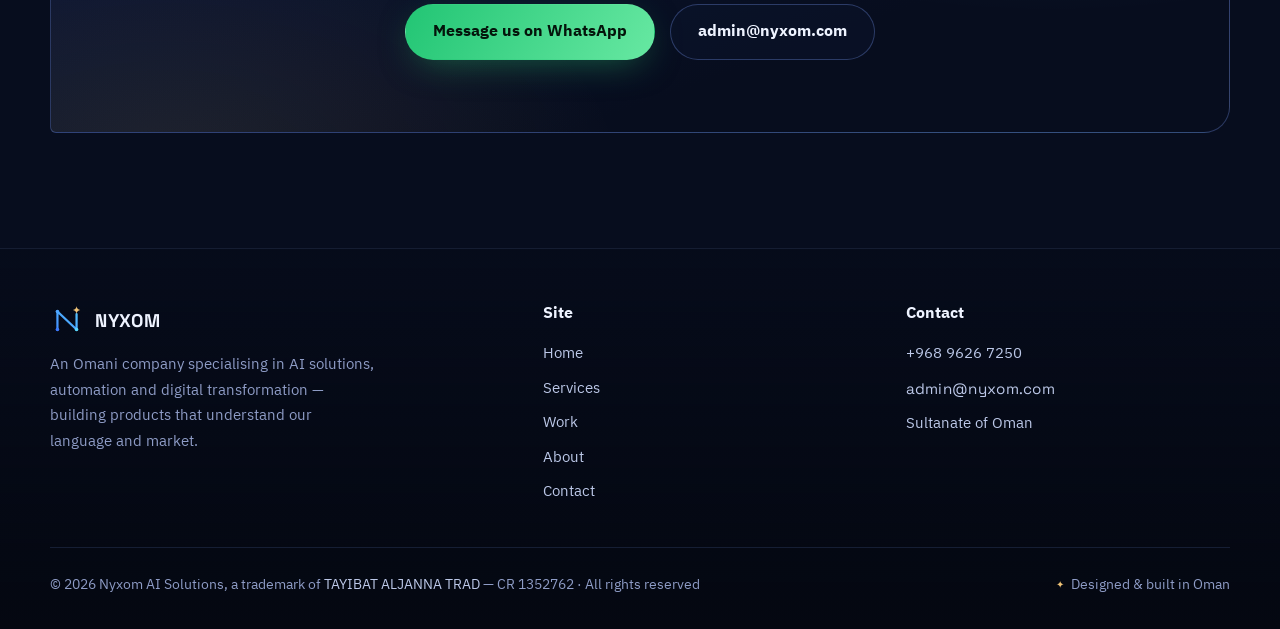
==== commit 556a1379: "Merge registration into copyright line; drop duplicate footer line The standalone legal line repeate" ====
--- a/en/index.html
+++ b/en/index.html
@@ -283,9 +283,8 @@
         </ul>
       </div>
     </div>
-    <p class="footer-legal">Nyxom is a trademark of <strong>TAYIBAT ALJANNA TRAD</strong> — Commercial Registration (CR) No. <span class="cr" dir="ltr">1352762</span></p>
     <div class="footer-bottom">
-      <span>© <span data-year>2026</span> Nyxom AI Solutions — All rights reserved</span>
+      <span>© <span data-year>2026</span> Nyxom AI Solutions, a trademark of <span class="reg">TAYIBAT ALJANNA TRAD</span> — CR <span class="cr" dir="ltr">1352762</span> · All rights reserved</span>
       <span class="made-in">Designed & built in Oman</span>
     </div>
   </div>
--- a/assets/css/style.css
+++ b/assets/css/style.css
@@ -708,13 +708,8 @@
   justify-content: space-between; align-items: center;
   color: var(--t-2); font-size: .85rem;
 }
-.footer-legal {
-  text-align: center;
-  font-size: .82rem; line-height: 1.9;
-  color: var(--t-2); margin: 0 0 1.4rem;
-}
-.footer-legal strong { color: var(--t-1); font-weight: 700; }
-.footer-legal .cr { unicode-bidi: embed; }
+.footer-bottom .cr { unicode-bidi: isolate; }
+.footer-bottom .reg { color: var(--t-1); }
 .footer-brand { display: flex; align-items: center; gap: .7rem; color: var(--t-0); font-weight: 700; font-size: 1.15rem; margin-bottom: .9rem; }
 .footer-brand svg { width: 34px; height: 34px; }
 .made-in { display: inline-flex; align-items: center; gap: .45rem; }
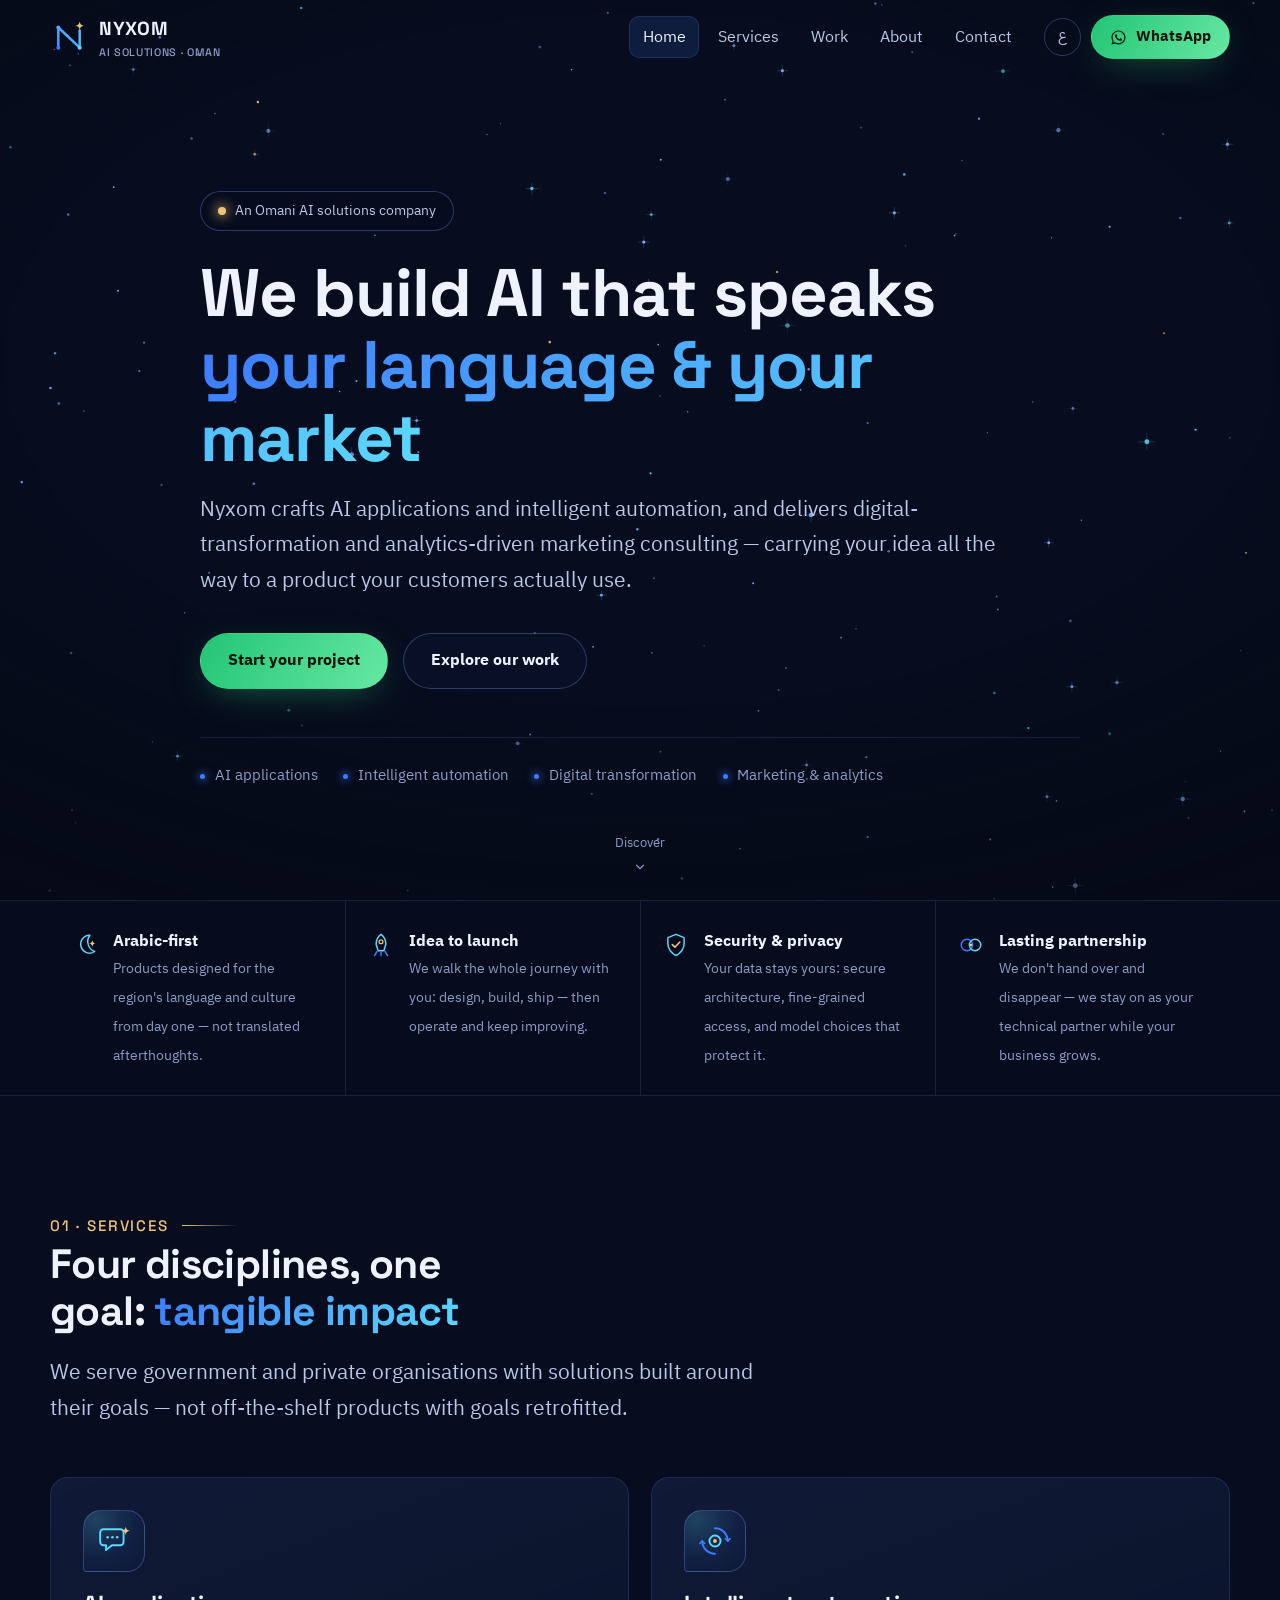
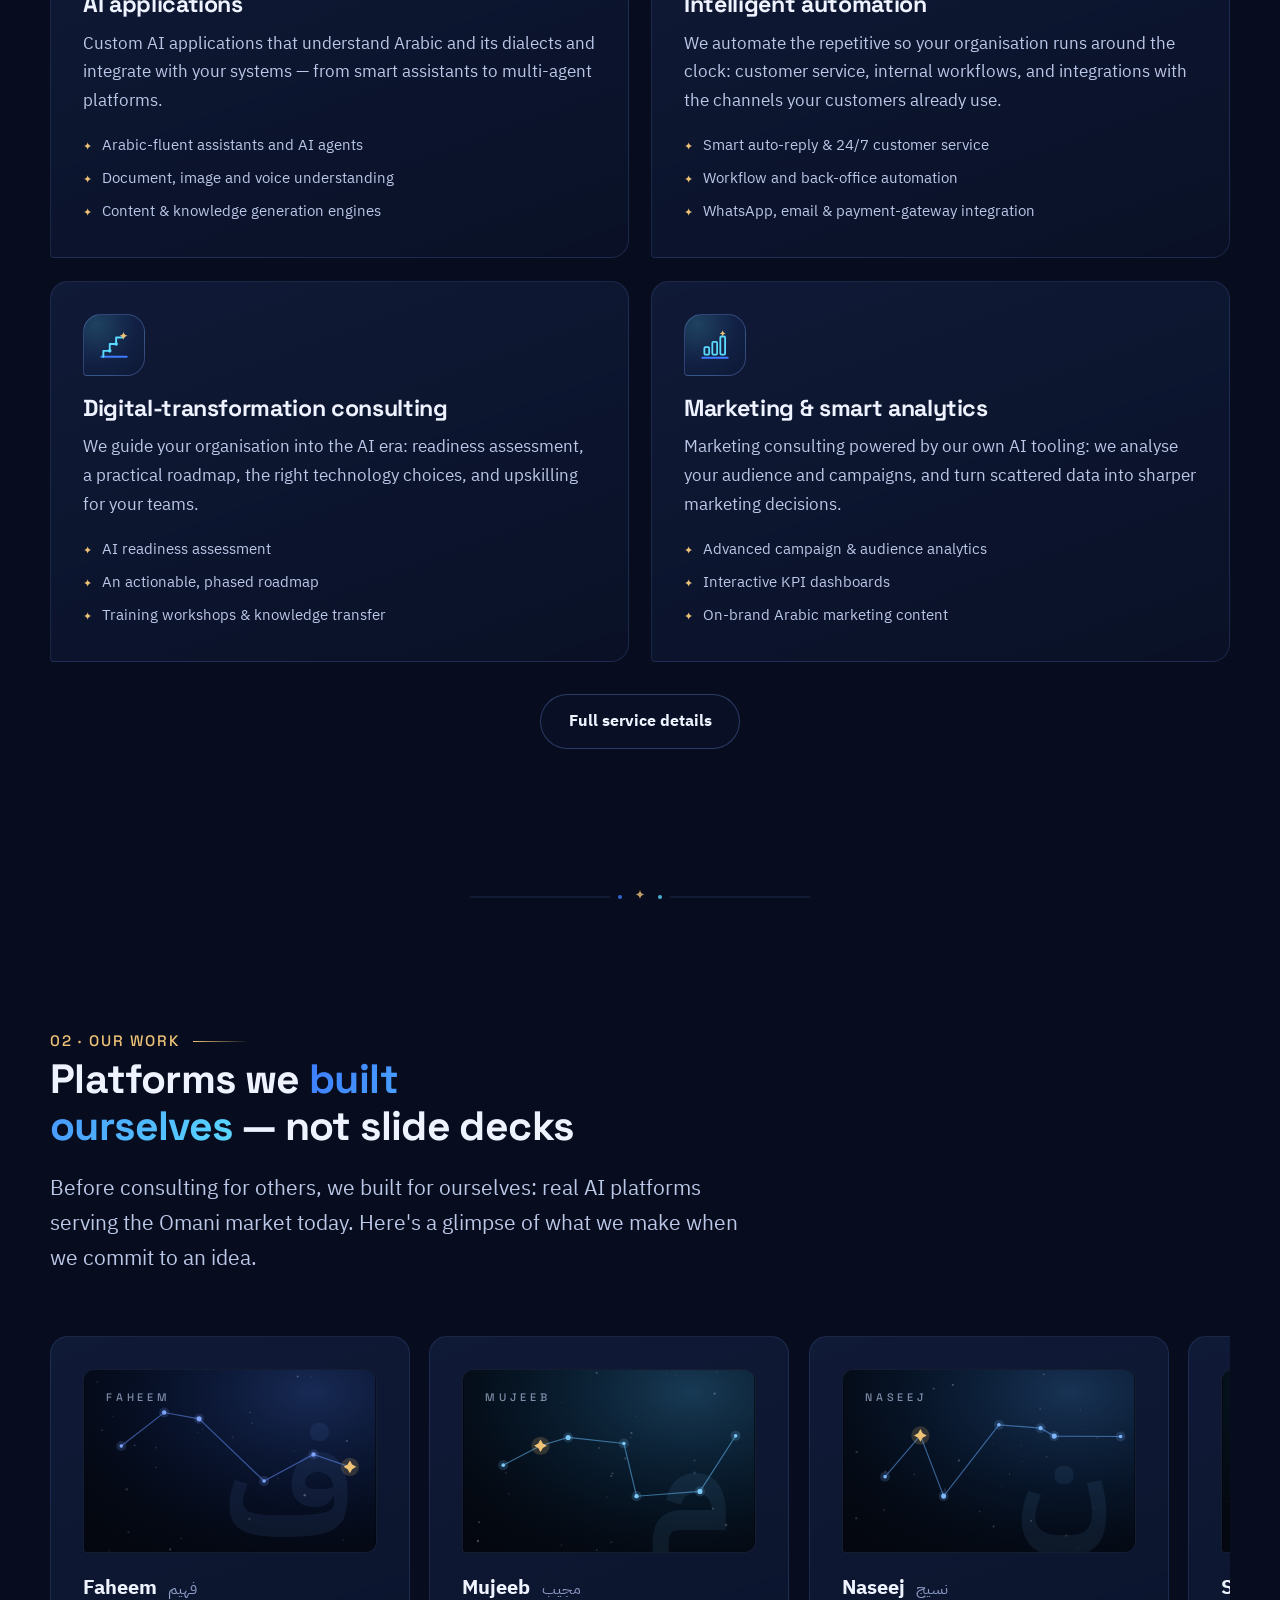
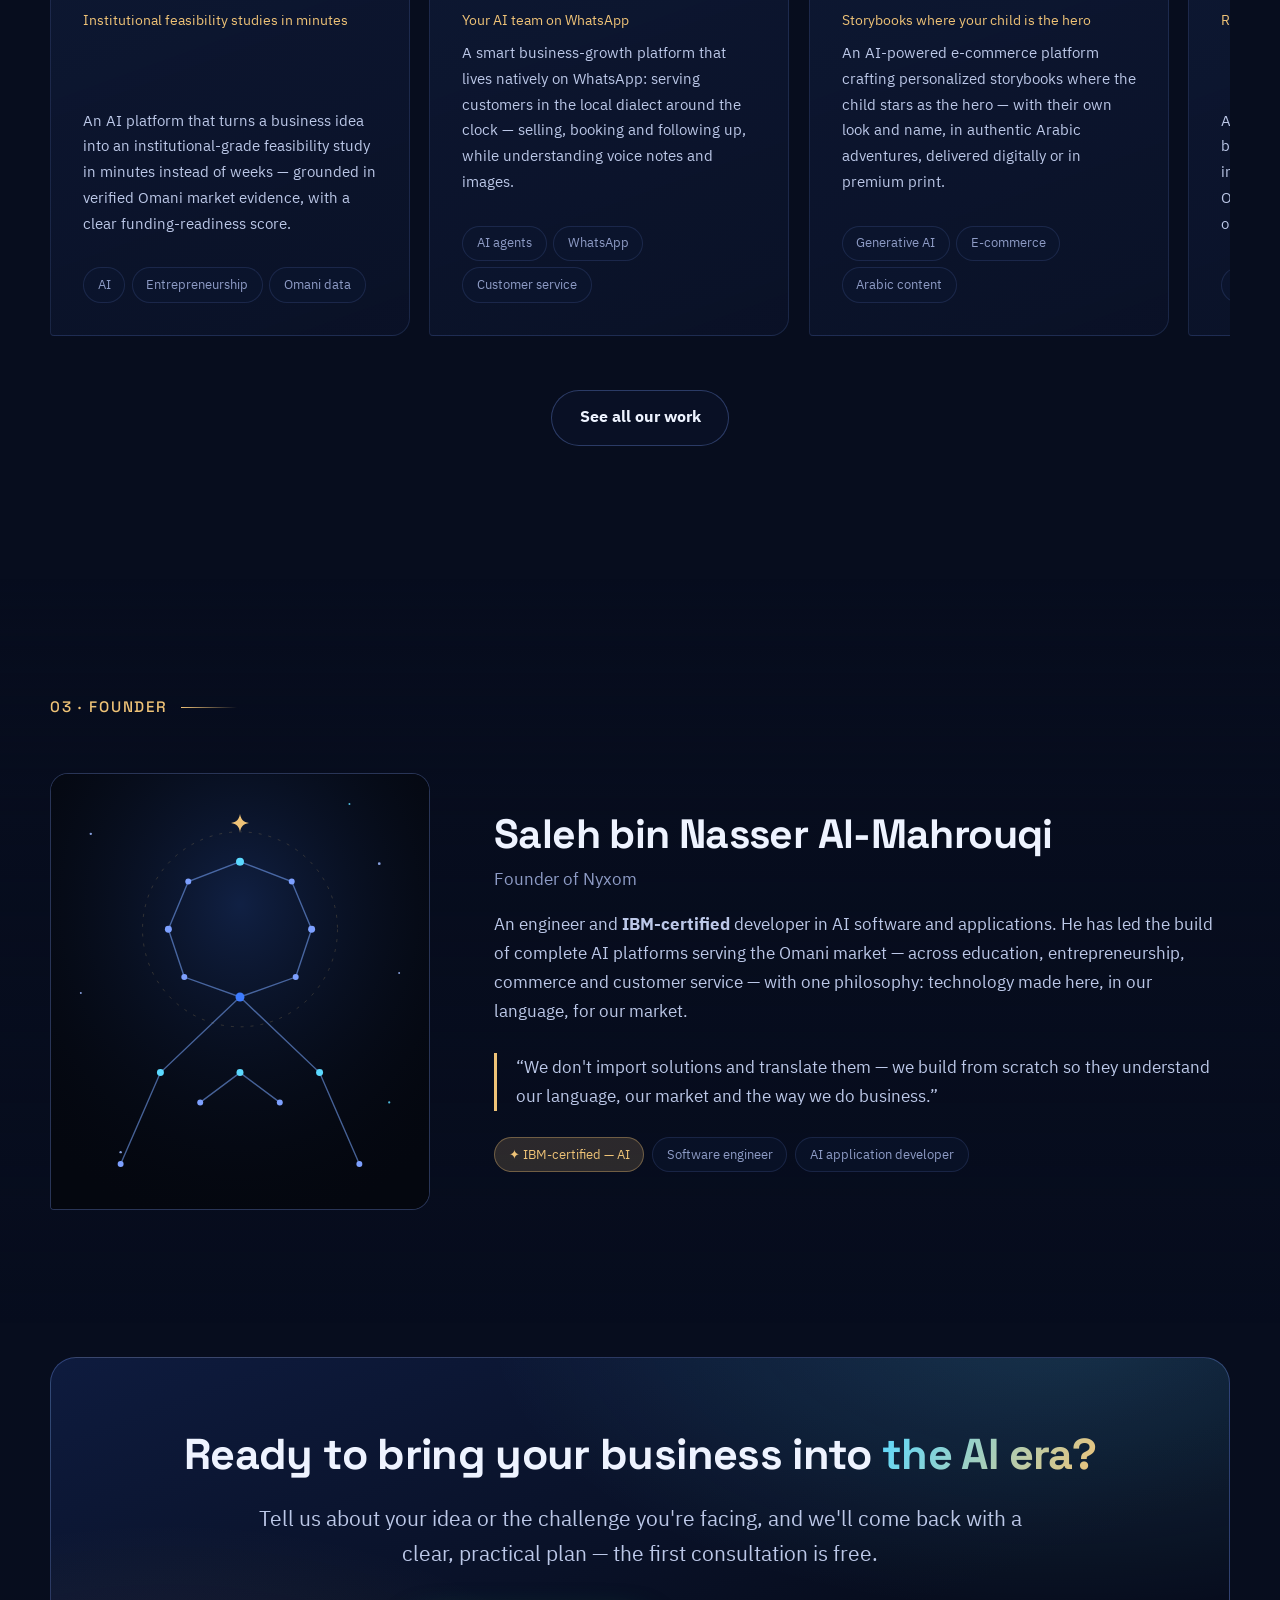
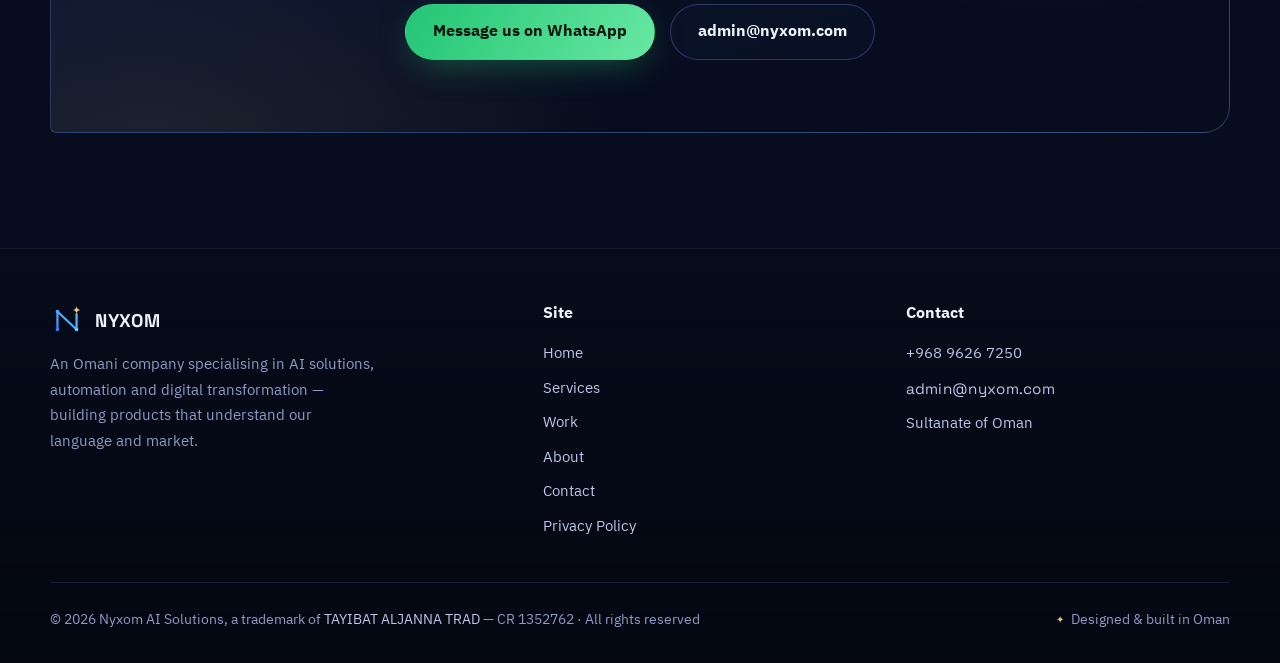
==== commit 793770bc: "Add bilingual privacy policy and brand ownership footer - New /privacy page (privacy.html): Arabic-f" ====
--- a/en/index.html
+++ b/en/index.html
@@ -272,6 +272,7 @@
           <li><a href="projects.html">Work</a></li>
           <li><a href="about.html">About</a></li>
           <li><a href="contact.html">Contact</a></li>
+          <li><a href="/privacy">Privacy Policy</a></li>
         </ul>
       </div>
       <div>
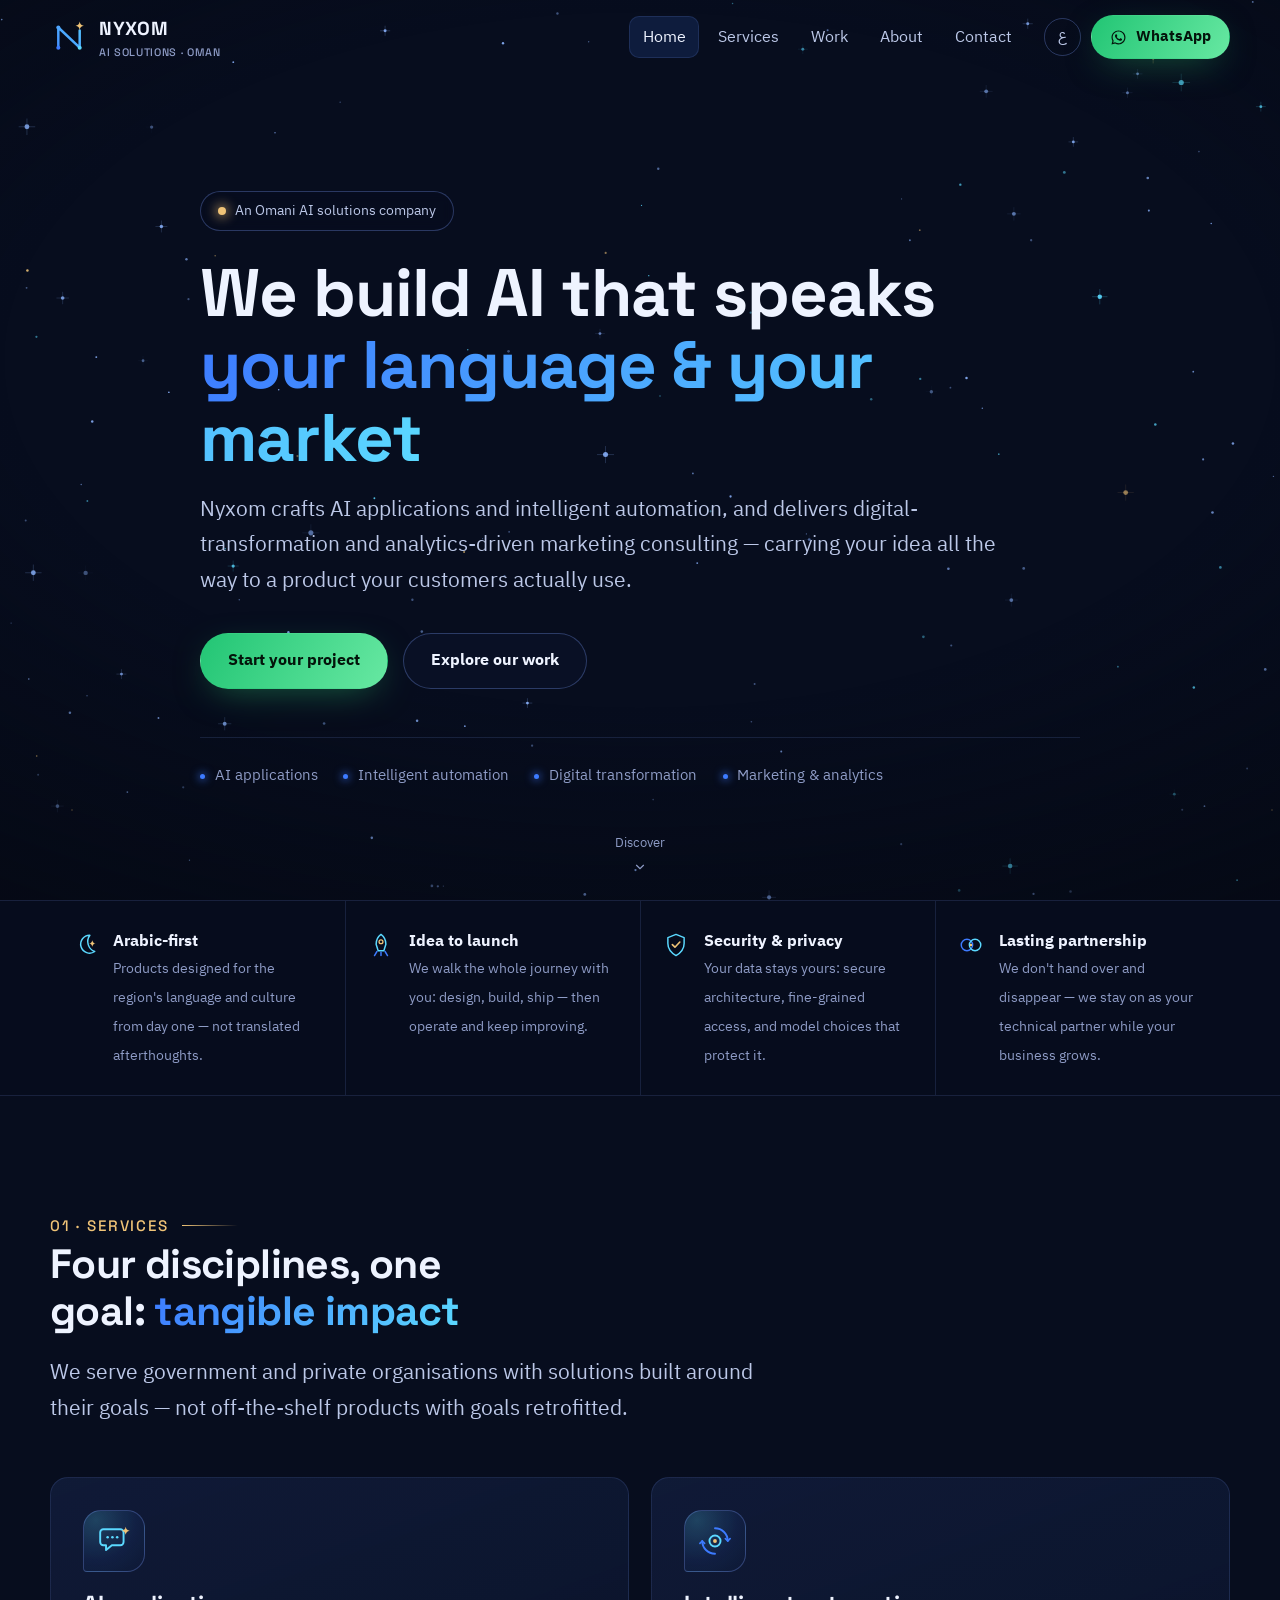
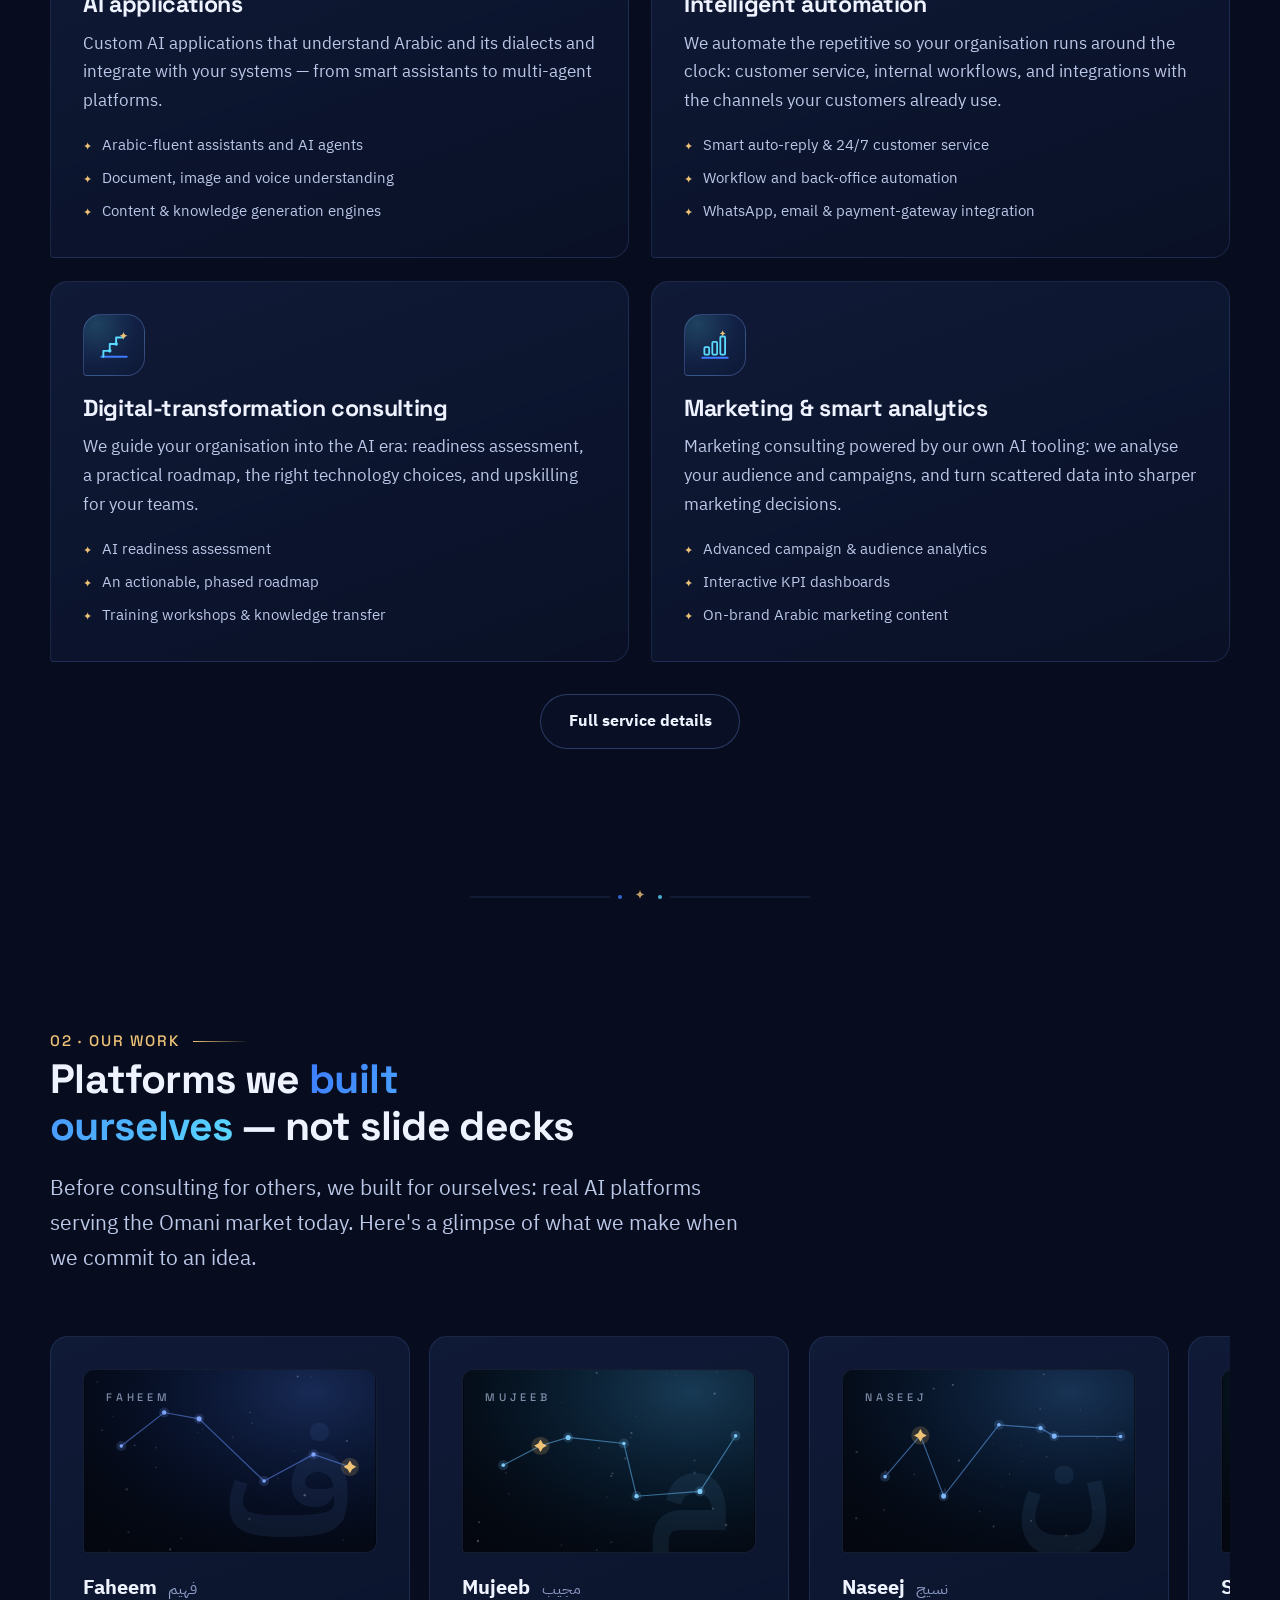
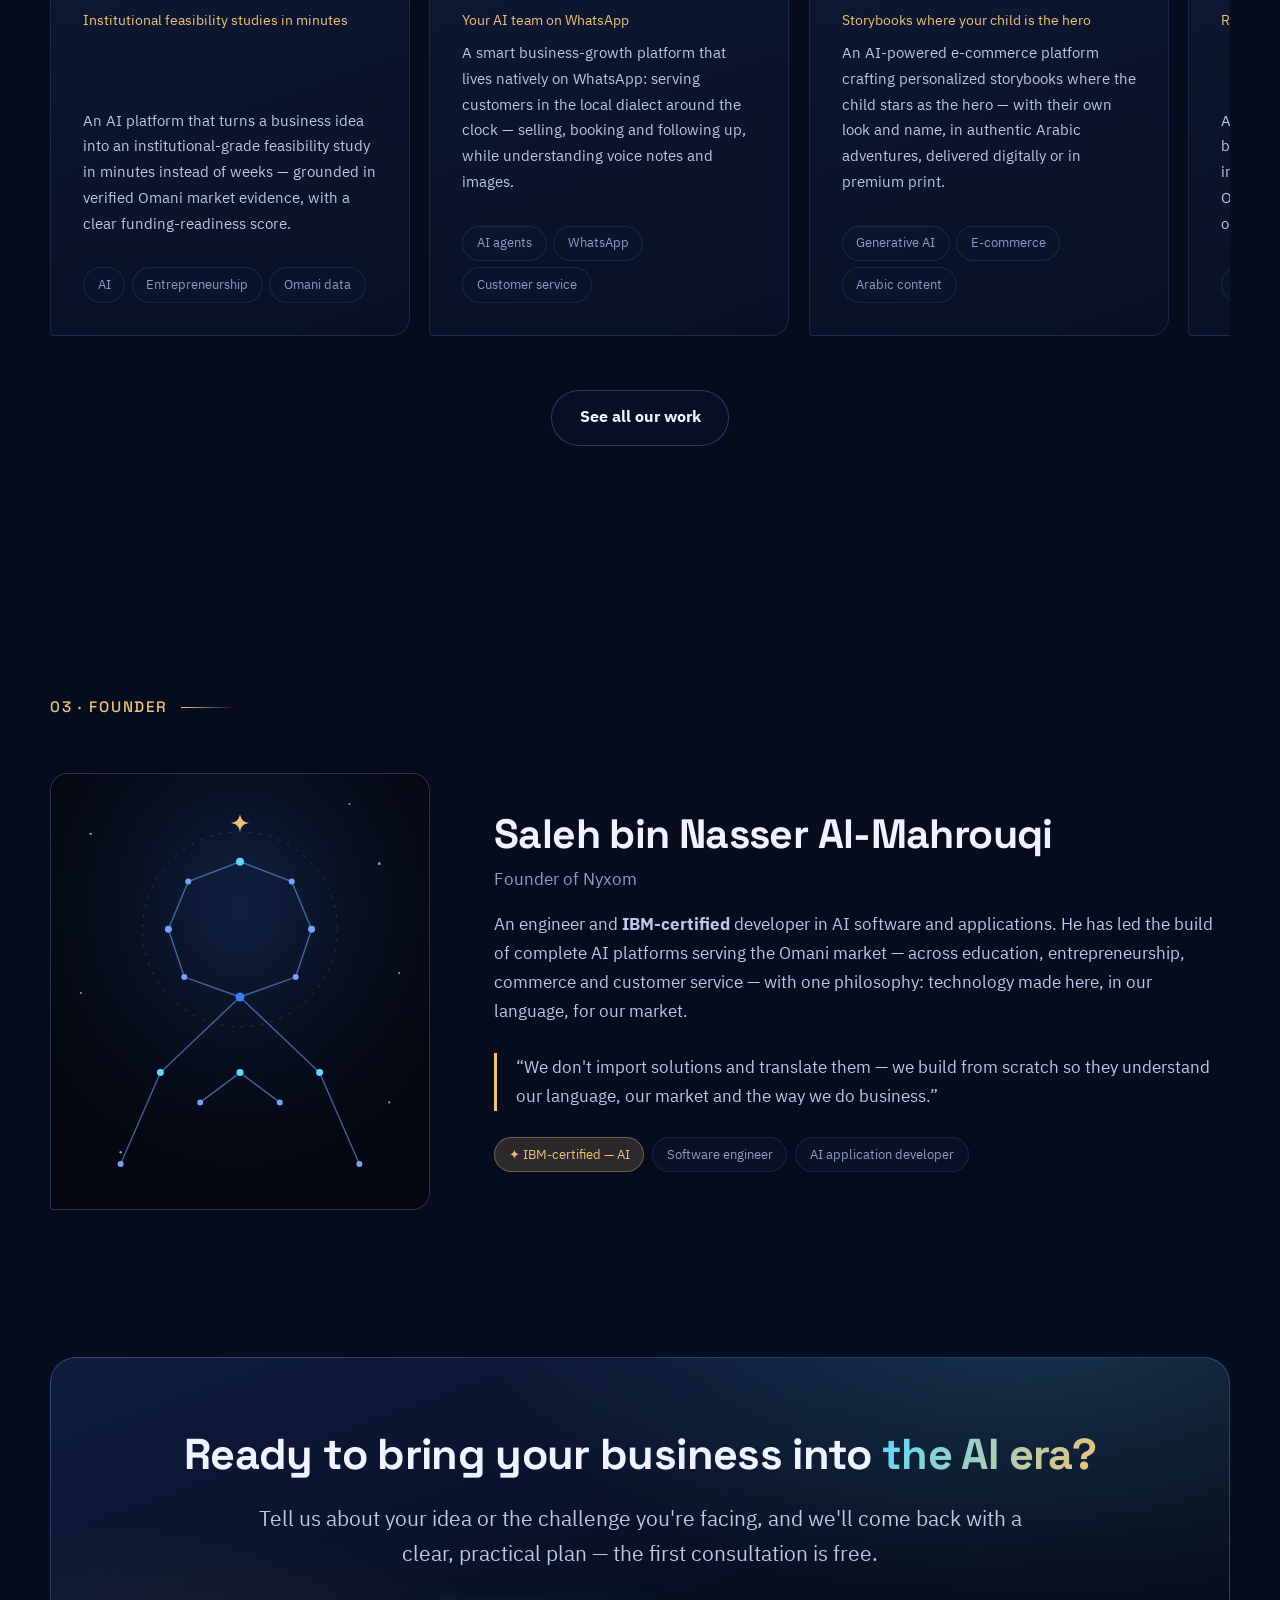
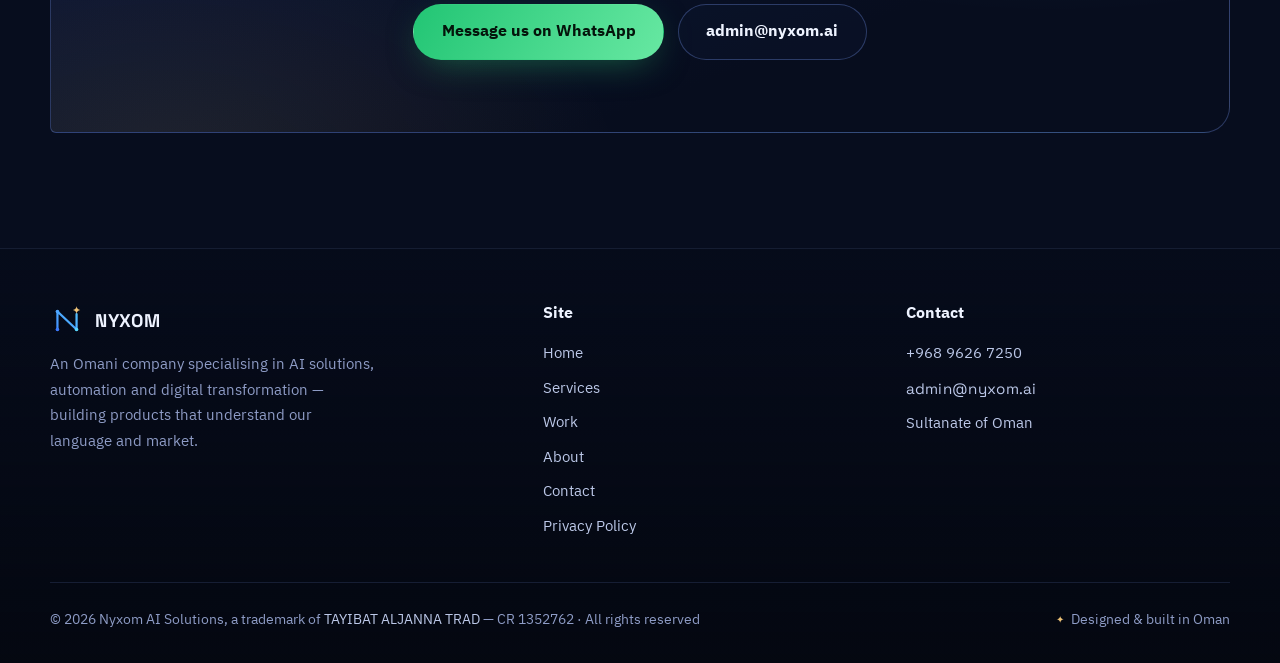
==== commit 82fa4978: "Fix contact email to admin@nyxom.ai across the site The correct inbox is on the site's own domain (n" ====
--- a/en/index.html
+++ b/en/index.html
@@ -29,7 +29,7 @@
     "alternateName": "نكسوم لحلول الذكاء الاصطناعي",
     "url": "https://nyxom.ai/",
     "logo": "https://nyxom.ai/assets/img/logo-mark.svg",
-    "email": "admin@nyxom.com",
+    "email": "admin@nyxom.ai",
     "founder": { "@type": "Person", "name": "Saleh bin Nasser Al-Mahrouqi" },
     "address": { "@type": "PostalAddress", "addressCountry": "OM" },
     "parentOrganization": {
@@ -247,7 +247,7 @@
         <p class="lead">Tell us about your idea or the challenge you're facing, and we'll come back with a clear, practical plan — the first consultation is free.</p>
         <div class="hero-actions">
           <a class="btn btn-whatsapp" href="https://wa.me/96896267250?text=Hello%20Nyxom%20%F0%9F%91%8B%20I%27d%20like%20to%20ask%20about%20your%20services" target="_blank" rel="noopener">Message us on WhatsApp</a>
-          <a class="btn btn-ghost" href="mailto:admin@nyxom.com">admin@nyxom.com</a>
+          <a class="btn btn-ghost" href="mailto:admin@nyxom.ai">admin@nyxom.ai</a>
         </div>
       </div>
     </div>
@@ -279,7 +279,7 @@
         <h4>Contact</h4>
         <ul>
           <li><a href="https://wa.me/96896267250" target="_blank" rel="noopener">+968 9626 7250</a></li>
-          <li><a href="mailto:admin@nyxom.com" class="latin">admin@nyxom.com</a></li>
+          <li><a href="mailto:admin@nyxom.ai" class="latin">admin@nyxom.ai</a></li>
           <li>Sultanate of Oman</li>
         </ul>
       </div>
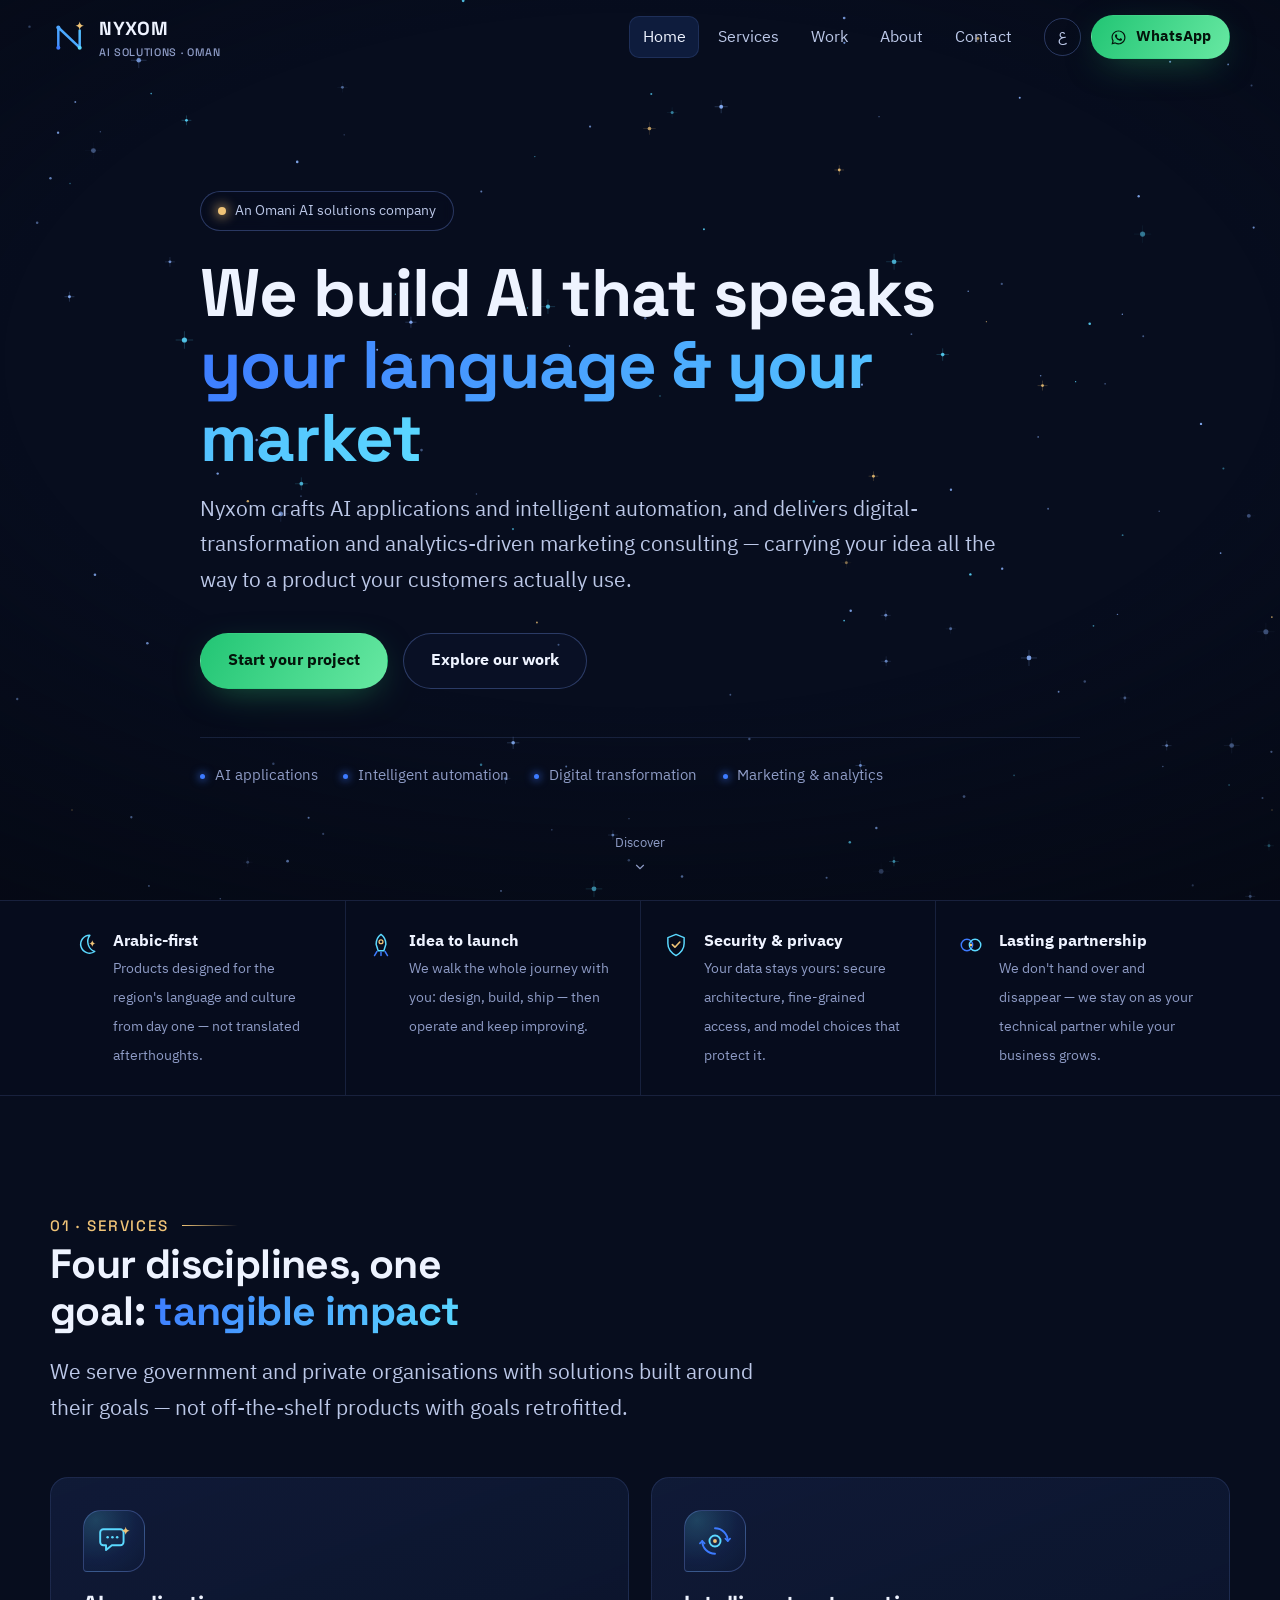
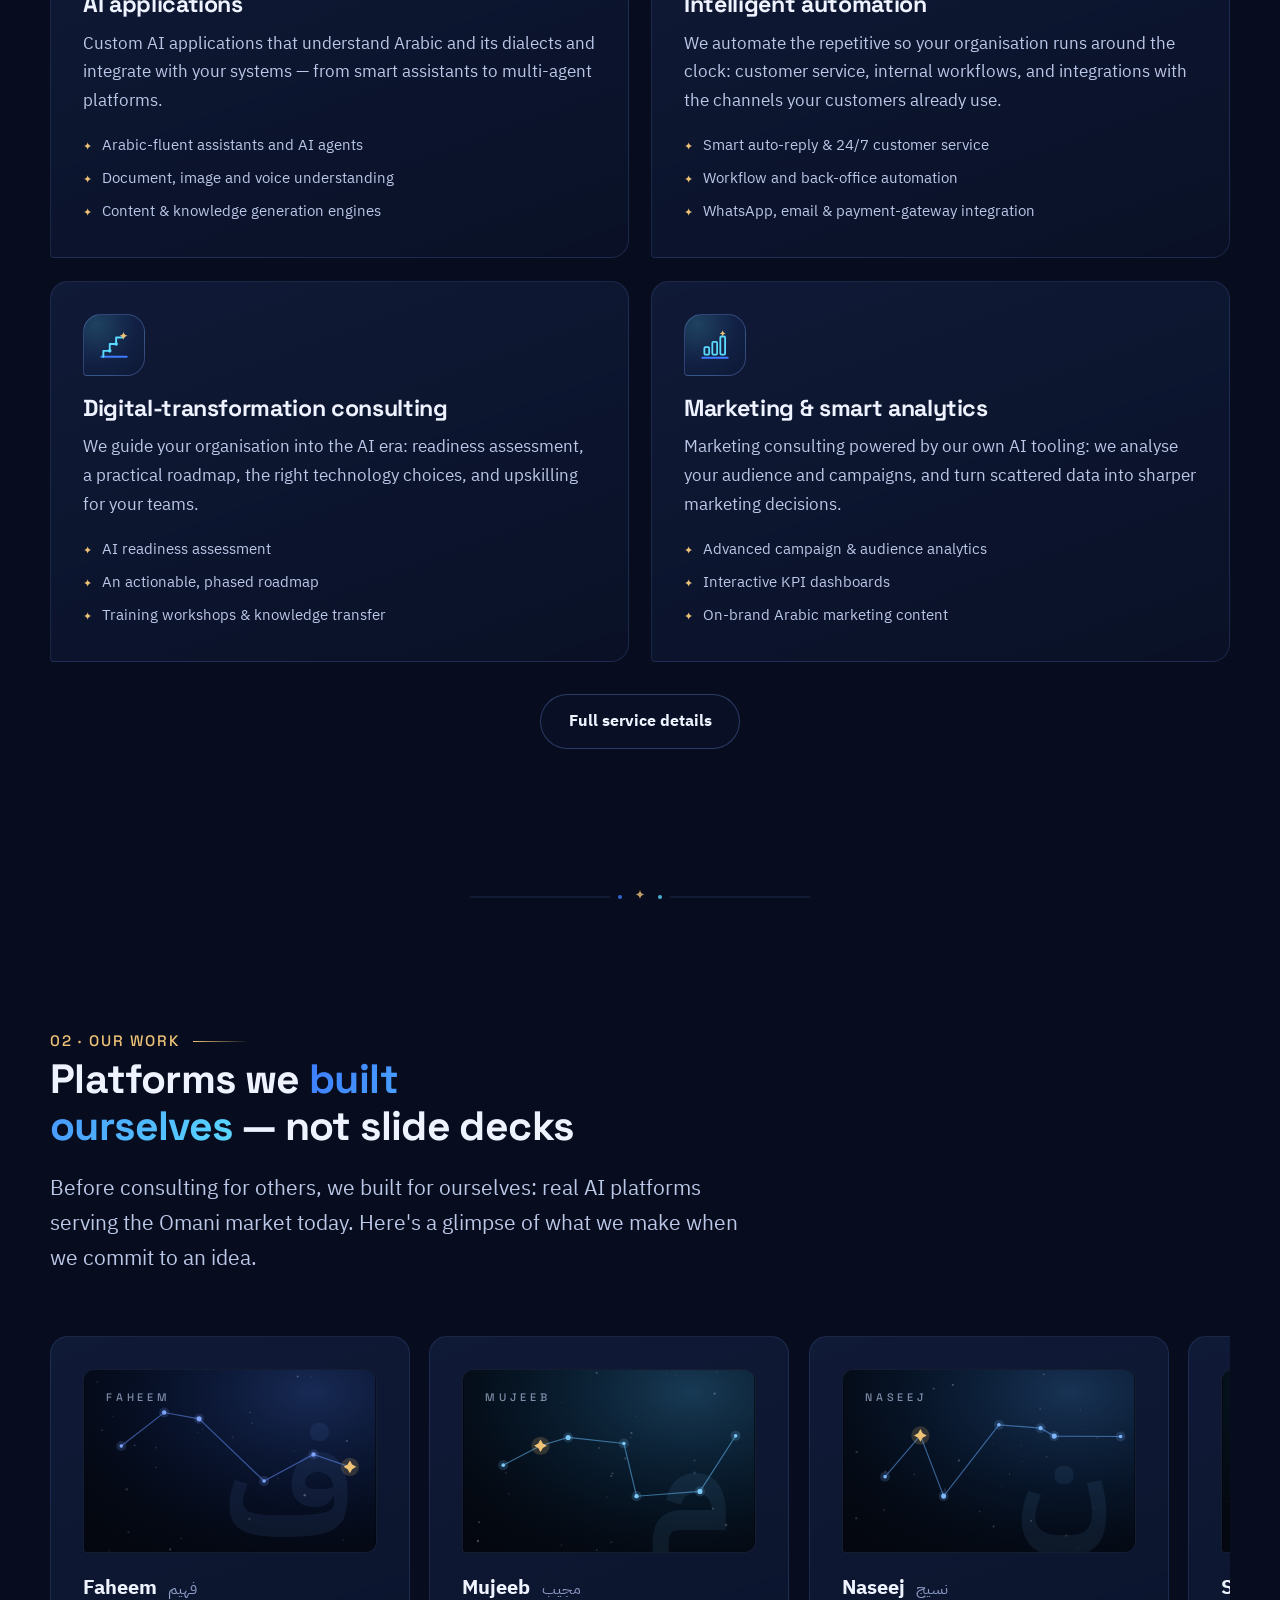
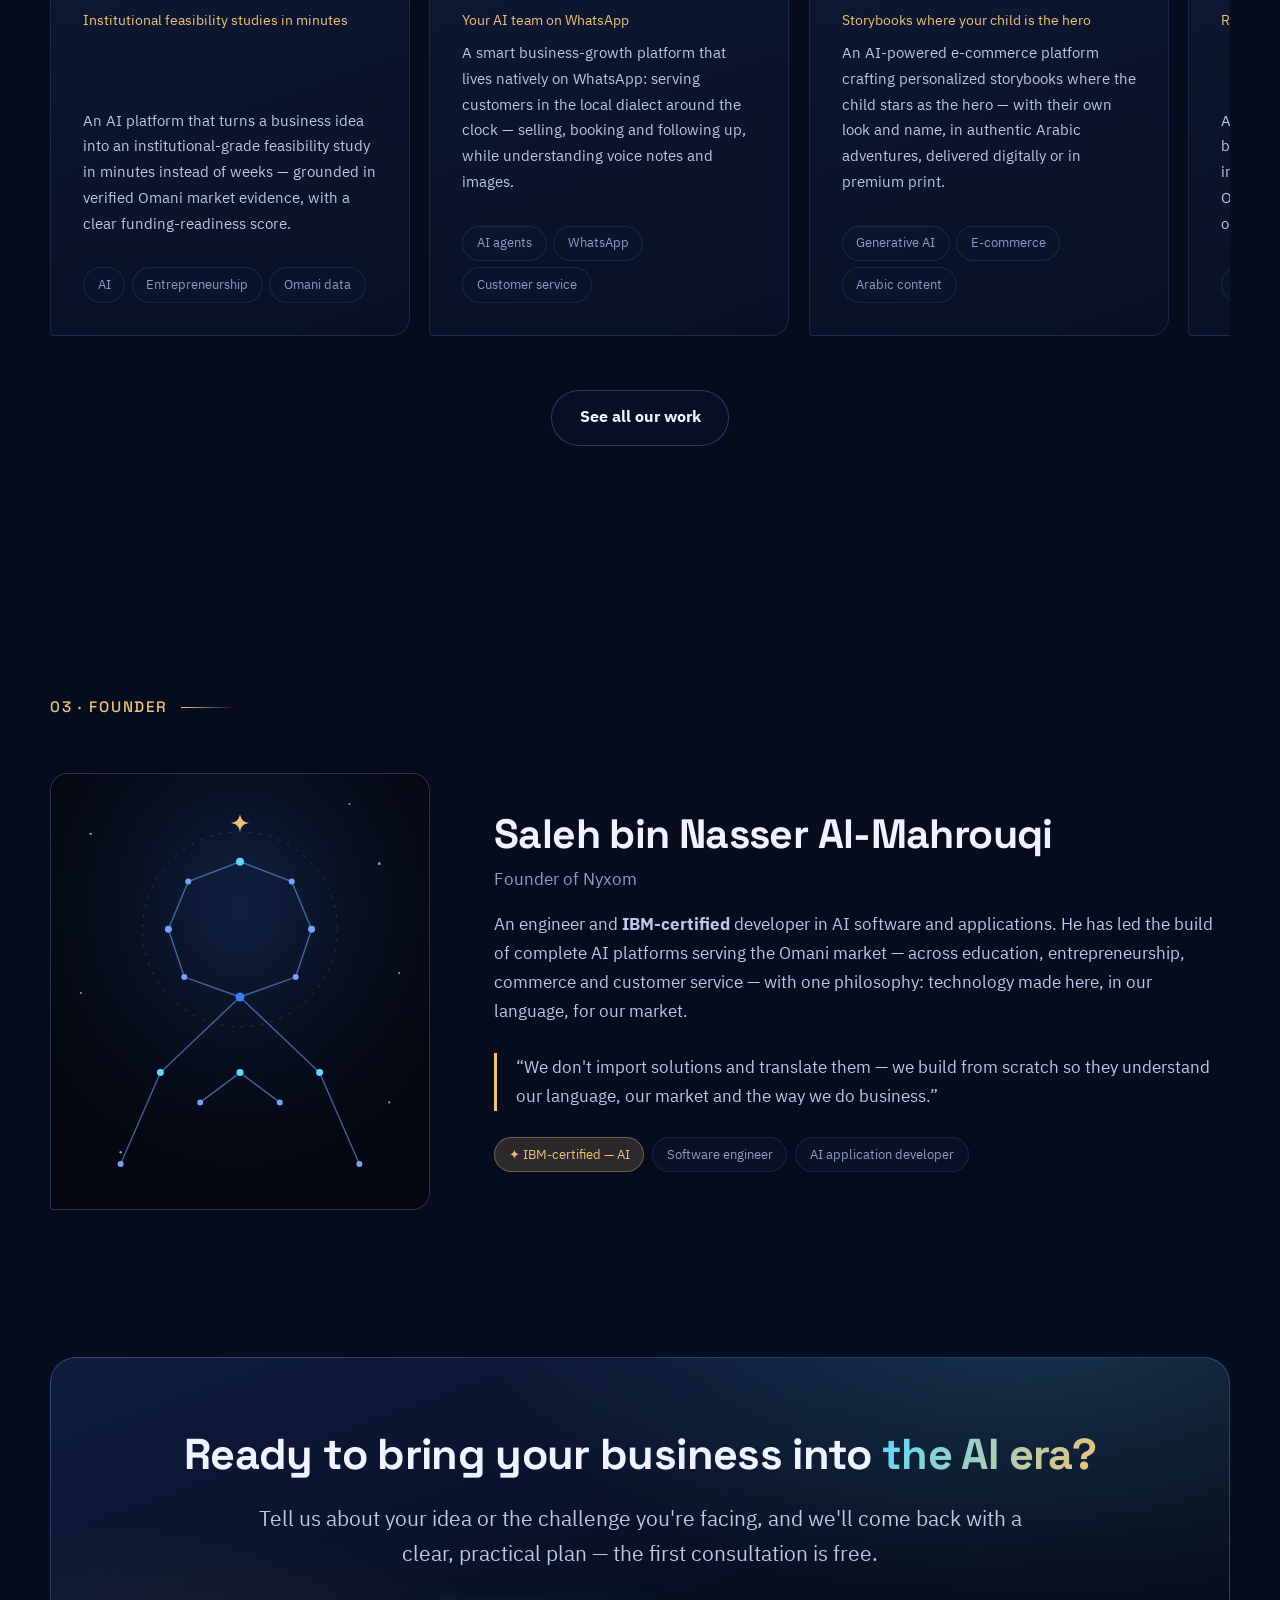
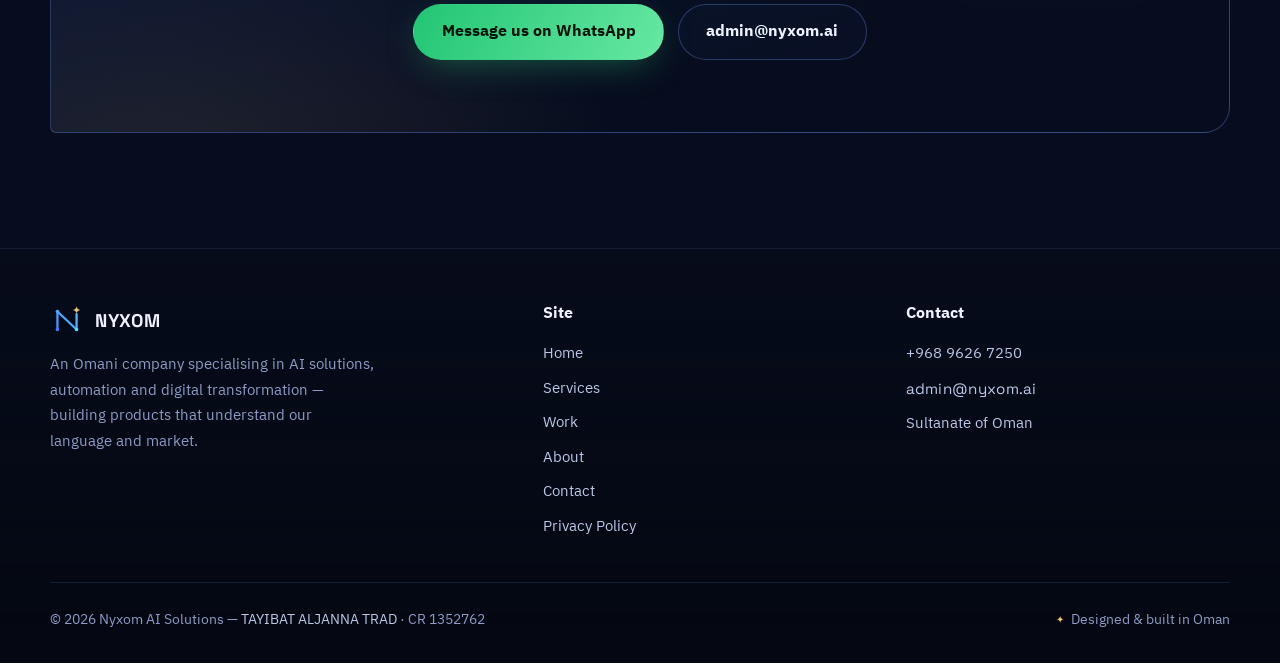
==== commit b1bf7402: "Simplify footer copyright: name + CR next to Nyxom, nothing else Co-Authored-By: Claude Opus 5.5 <no" ====
--- a/en/index.html
+++ b/en/index.html
@@ -285,7 +285,7 @@
       </div>
     </div>
     <div class="footer-bottom">
-      <span>© <span data-year>2026</span> Nyxom AI Solutions, a trademark of <span class="reg">TAYIBAT ALJANNA TRAD</span> — CR <span class="cr" dir="ltr">1352762</span> · All rights reserved</span>
+      <span>© <span data-year>2026</span> Nyxom AI Solutions — <span class="reg">TAYIBAT ALJANNA TRAD</span> · CR <span class="cr" dir="ltr">1352762</span></span>
       <span class="made-in">Designed & built in Oman</span>
     </div>
   </div>
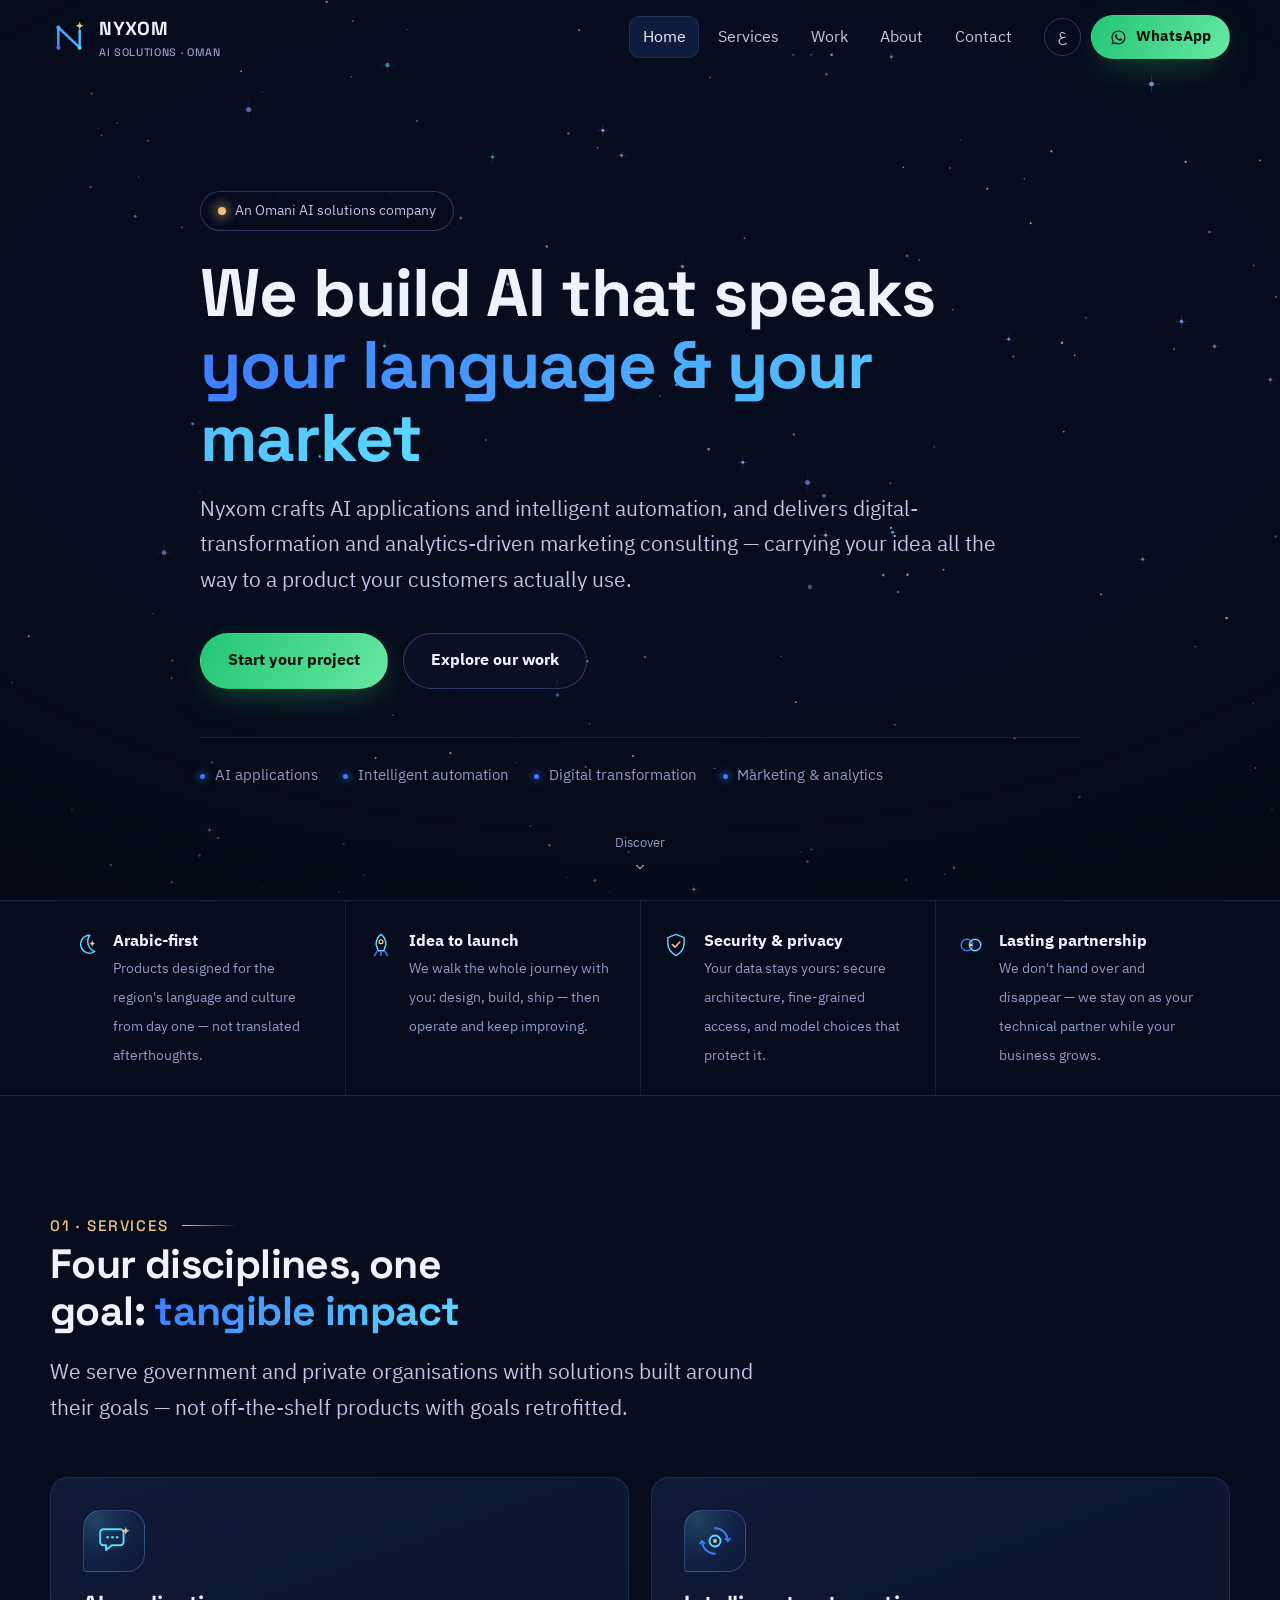
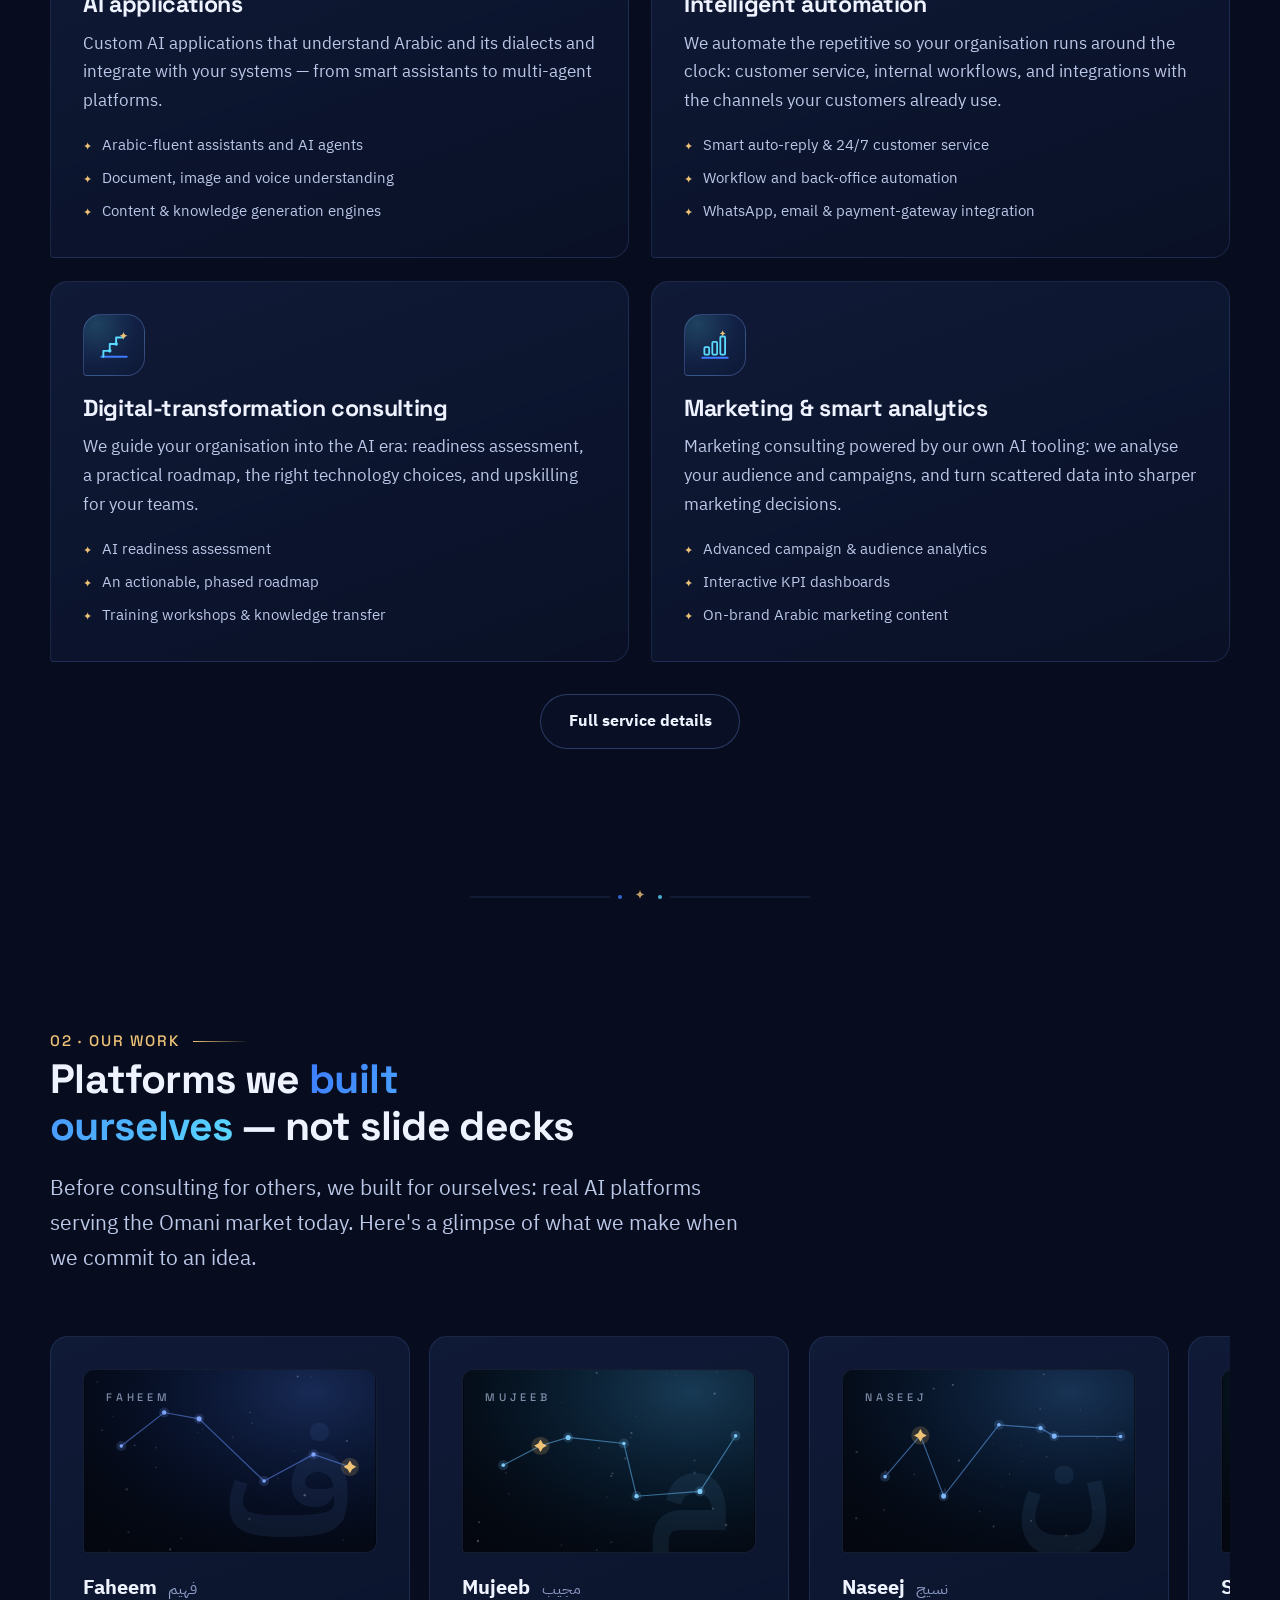
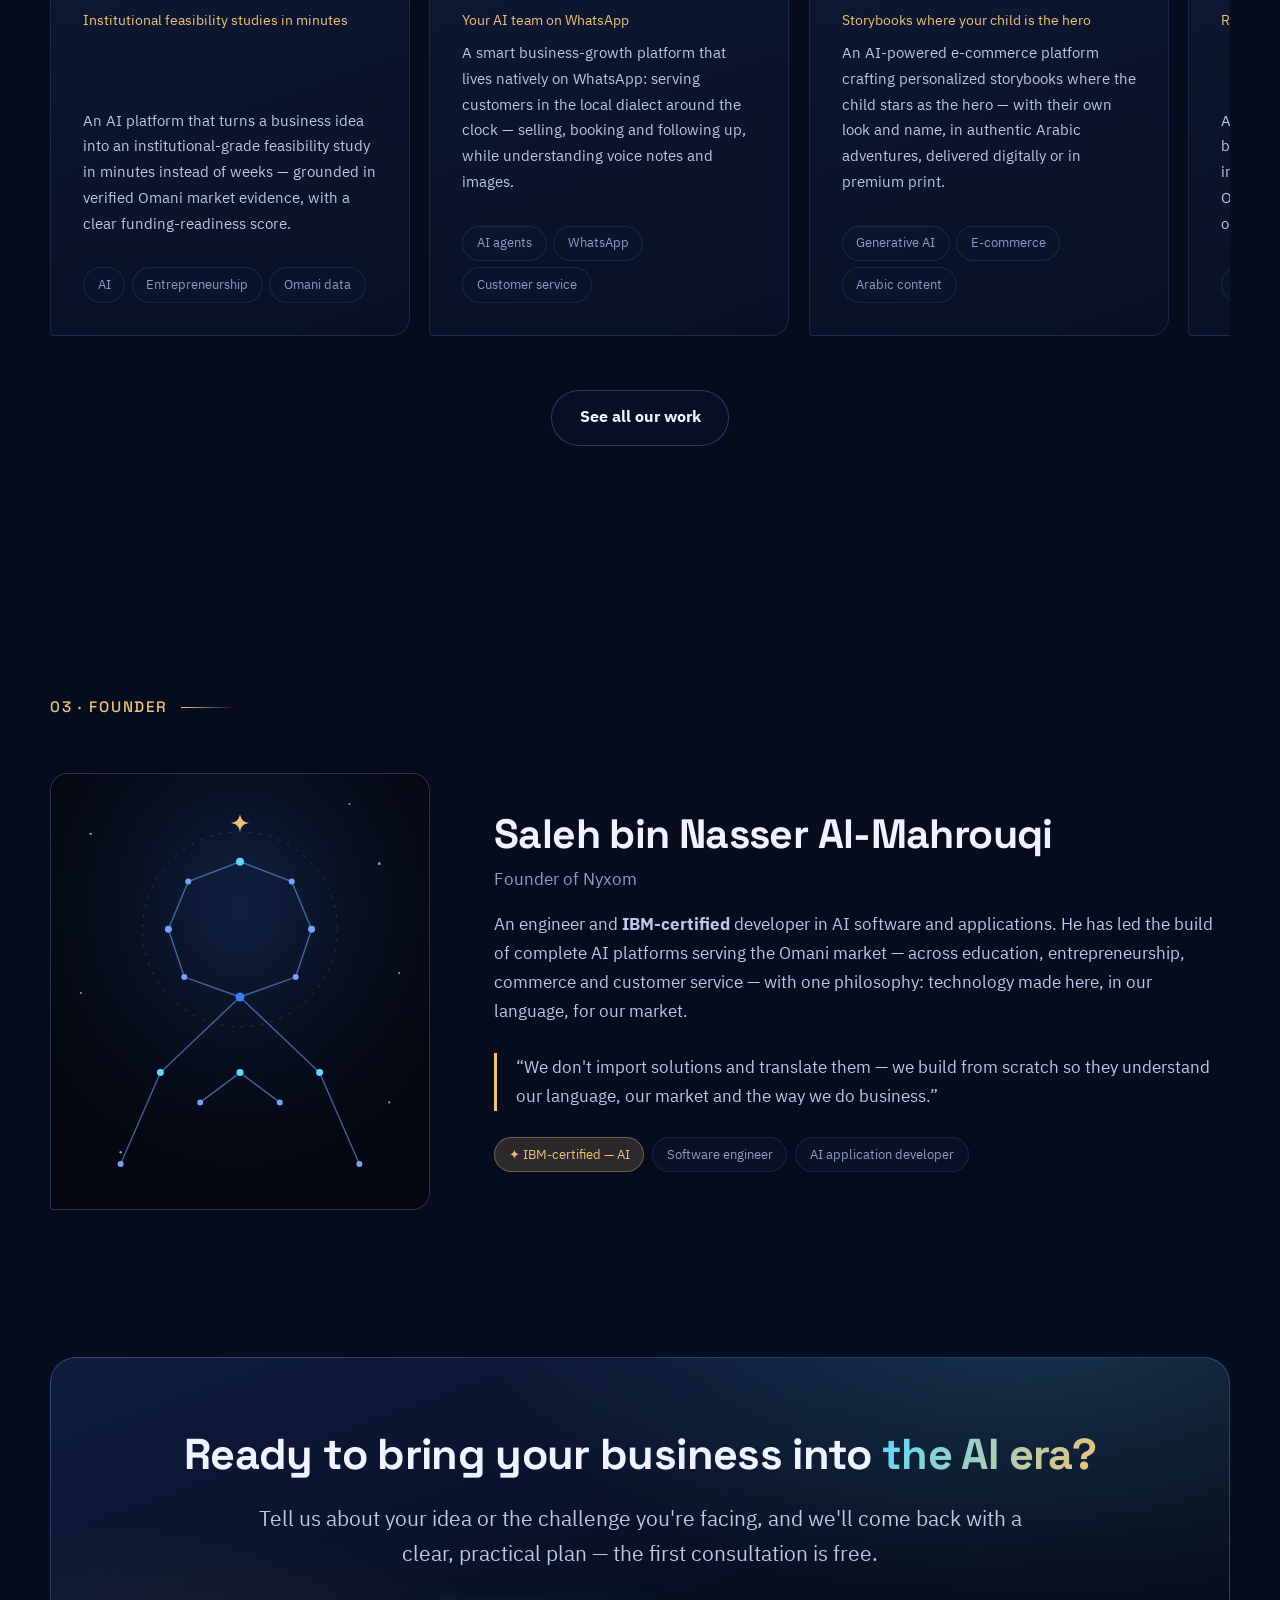
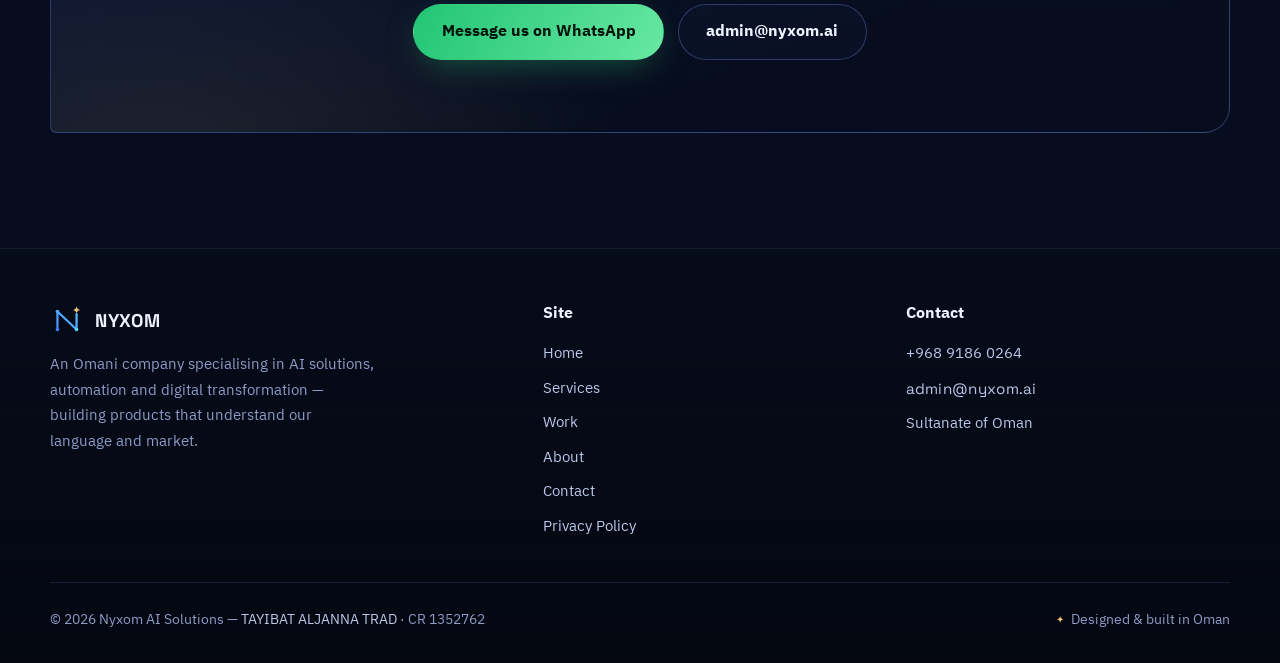
==== commit 5c626df9: "Replace personal phone with Nyxom business WhatsApp +968 9186 0264 Co-Authored-By: Claude Opus 5.5 <" ====
--- a/en/index.html
+++ b/en/index.html
@@ -38,7 +38,7 @@
       "alternateName": "مؤسسة طيبات الجنة للتجارة",
       "identifier": { "@type": "PropertyValue", "name": "Commercial Registration (Oman)", "value": "1352762" }
     },
-    "contactPoint": { "@type": "ContactPoint", "telephone": "+96896267250", "contactType": "customer service", "availableLanguage": ["Arabic", "English"] }
+    "contactPoint": { "@type": "ContactPoint", "telephone": "+96891860264", "contactType": "customer service", "availableLanguage": ["Arabic", "English"] }
   }
   </script>
 </head>
@@ -61,7 +61,7 @@
     </nav>
     <div class="nav-cta">
       <a class="lang-switch" href="../index.html" hreflang="ar" lang="ar">ع</a>
-      <a class="btn btn-whatsapp btn-sm" href="https://wa.me/96896267250" target="_blank" rel="noopener">
+      <a class="btn btn-whatsapp btn-sm" href="https://wa.me/96891860264" target="_blank" rel="noopener">
         <svg viewBox="0 0 24 24" fill="currentColor" aria-hidden="true"><path d="M12.04 2c-5.46 0-9.91 4.45-9.91 9.91 0 1.75.46 3.45 1.32 4.95L2.05 22l5.25-1.38a9.87 9.87 0 0 0 4.74 1.21h.01c5.46 0 9.9-4.45 9.9-9.91 0-2.65-1.03-5.14-2.9-7.01A9.82 9.82 0 0 0 12.04 2Zm0 18.15h-.01a8.2 8.2 0 0 1-4.18-1.15l-.3-.18-3.12.82.83-3.04-.2-.31a8.26 8.26 0 0 1-1.26-4.38c0-4.54 3.7-8.24 8.24-8.24 2.2 0 4.27.86 5.82 2.42a8.18 8.18 0 0 1 2.41 5.83c0 4.54-3.7 8.23-8.23 8.23Zm4.52-6.16c-.25-.12-1.47-.72-1.69-.81-.23-.08-.39-.12-.56.13-.17.25-.64.81-.78.97-.14.17-.29.19-.54.06-.25-.12-1.05-.39-1.99-1.23-.74-.66-1.23-1.47-1.38-1.72-.14-.25-.02-.38.11-.51.11-.11.25-.29.37-.43.12-.14.17-.25.25-.41.08-.17.04-.31-.02-.43-.06-.12-.56-1.34-.76-1.84-.2-.48-.41-.42-.56-.43h-.48c-.17 0-.43.06-.66.31-.22.25-.86.85-.86 2.07 0 1.22.89 2.4 1.01 2.56.12.17 1.75 2.67 4.23 3.74.59.26 1.05.41 1.41.52.59.19 1.13.16 1.56.1.48-.07 1.47-.6 1.67-1.18.21-.58.21-1.07.15-1.18-.06-.1-.23-.16-.48-.28Z"/></svg>
         WhatsApp
       </a>
@@ -246,7 +246,7 @@
         <h2>Ready to bring your business into <span class="g-gold">the AI era?</span></h2>
         <p class="lead">Tell us about your idea or the challenge you're facing, and we'll come back with a clear, practical plan — the first consultation is free.</p>
         <div class="hero-actions">
-          <a class="btn btn-whatsapp" href="https://wa.me/96896267250?text=Hello%20Nyxom%20%F0%9F%91%8B%20I%27d%20like%20to%20ask%20about%20your%20services" target="_blank" rel="noopener">Message us on WhatsApp</a>
+          <a class="btn btn-whatsapp" href="https://wa.me/96891860264?text=Hello%20Nyxom%20%F0%9F%91%8B%20I%27d%20like%20to%20ask%20about%20your%20services" target="_blank" rel="noopener">Message us on WhatsApp</a>
           <a class="btn btn-ghost" href="mailto:admin@nyxom.ai">admin@nyxom.ai</a>
         </div>
       </div>
@@ -278,7 +278,7 @@
       <div>
         <h4>Contact</h4>
         <ul>
-          <li><a href="https://wa.me/96896267250" target="_blank" rel="noopener">+968 9626 7250</a></li>
+          <li><a href="https://wa.me/96891860264" target="_blank" rel="noopener">+968 9186 0264</a></li>
           <li><a href="mailto:admin@nyxom.ai" class="latin">admin@nyxom.ai</a></li>
           <li>Sultanate of Oman</li>
         </ul>
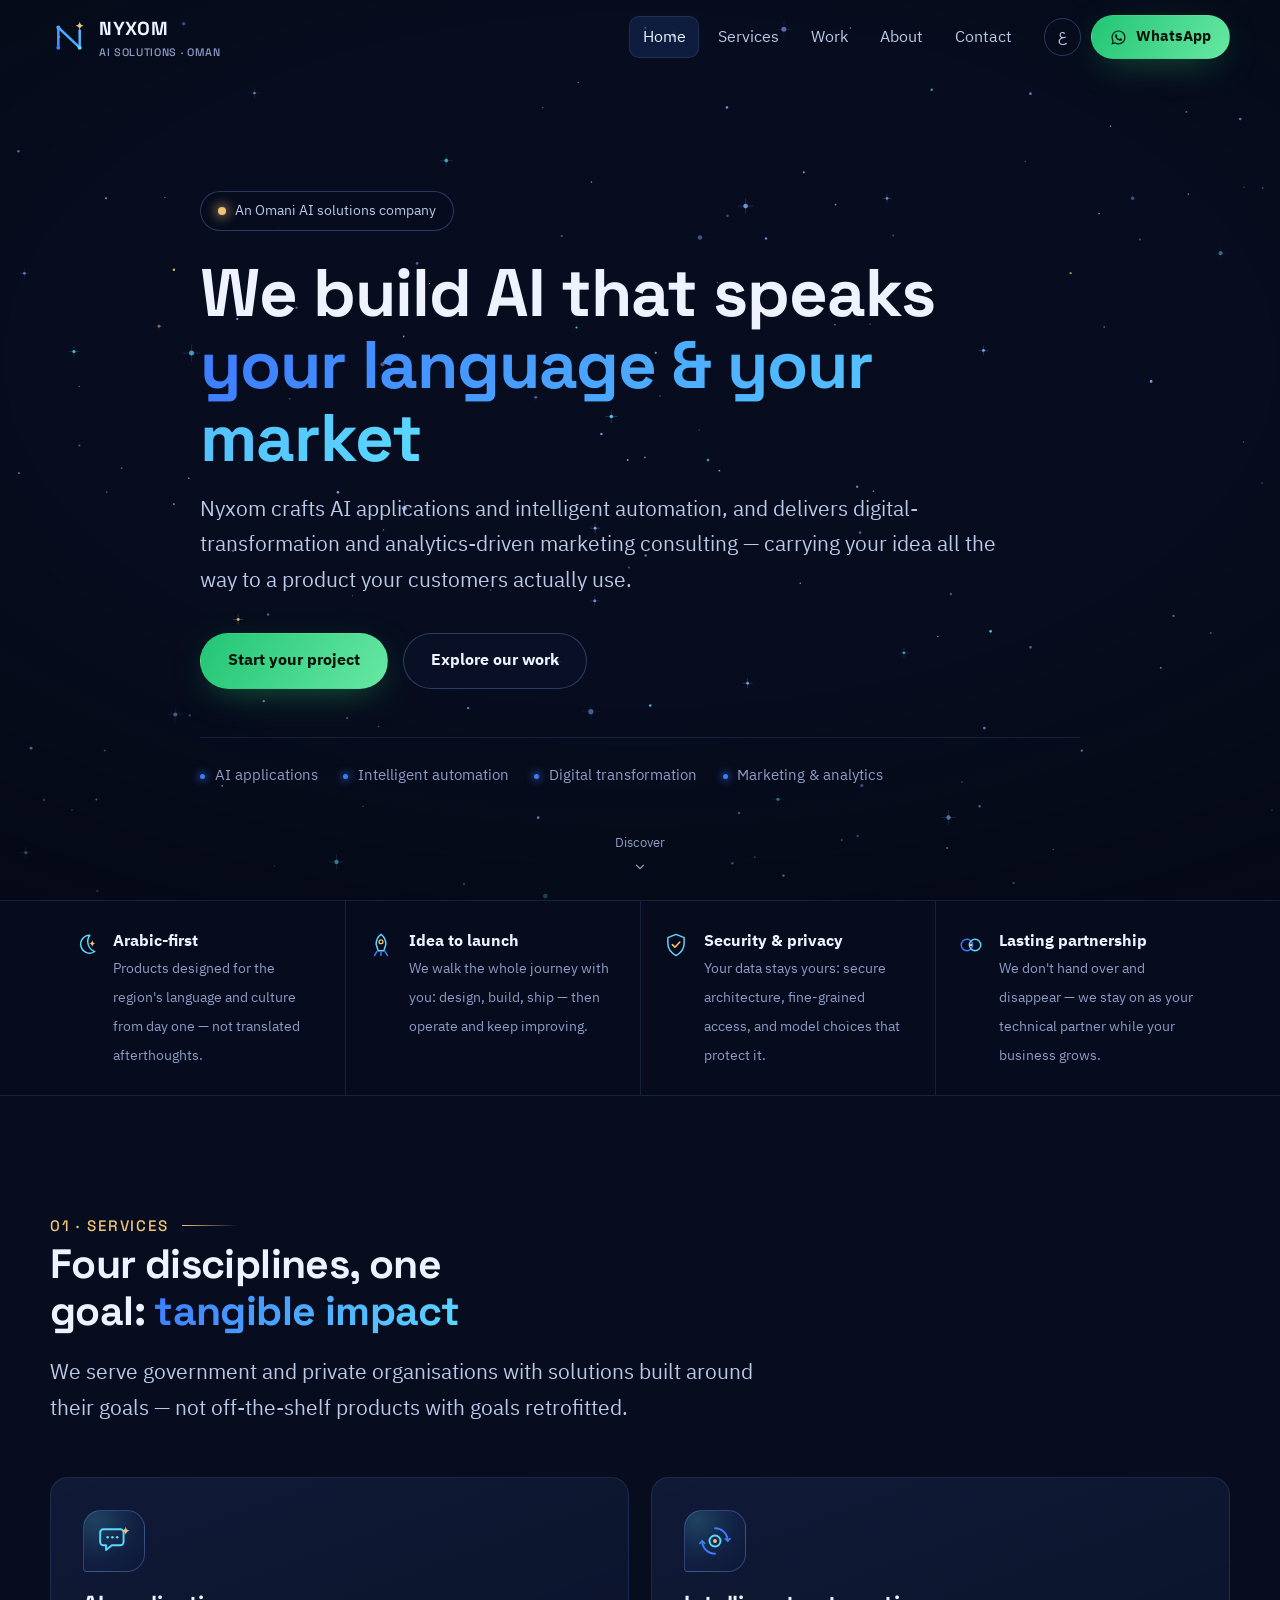
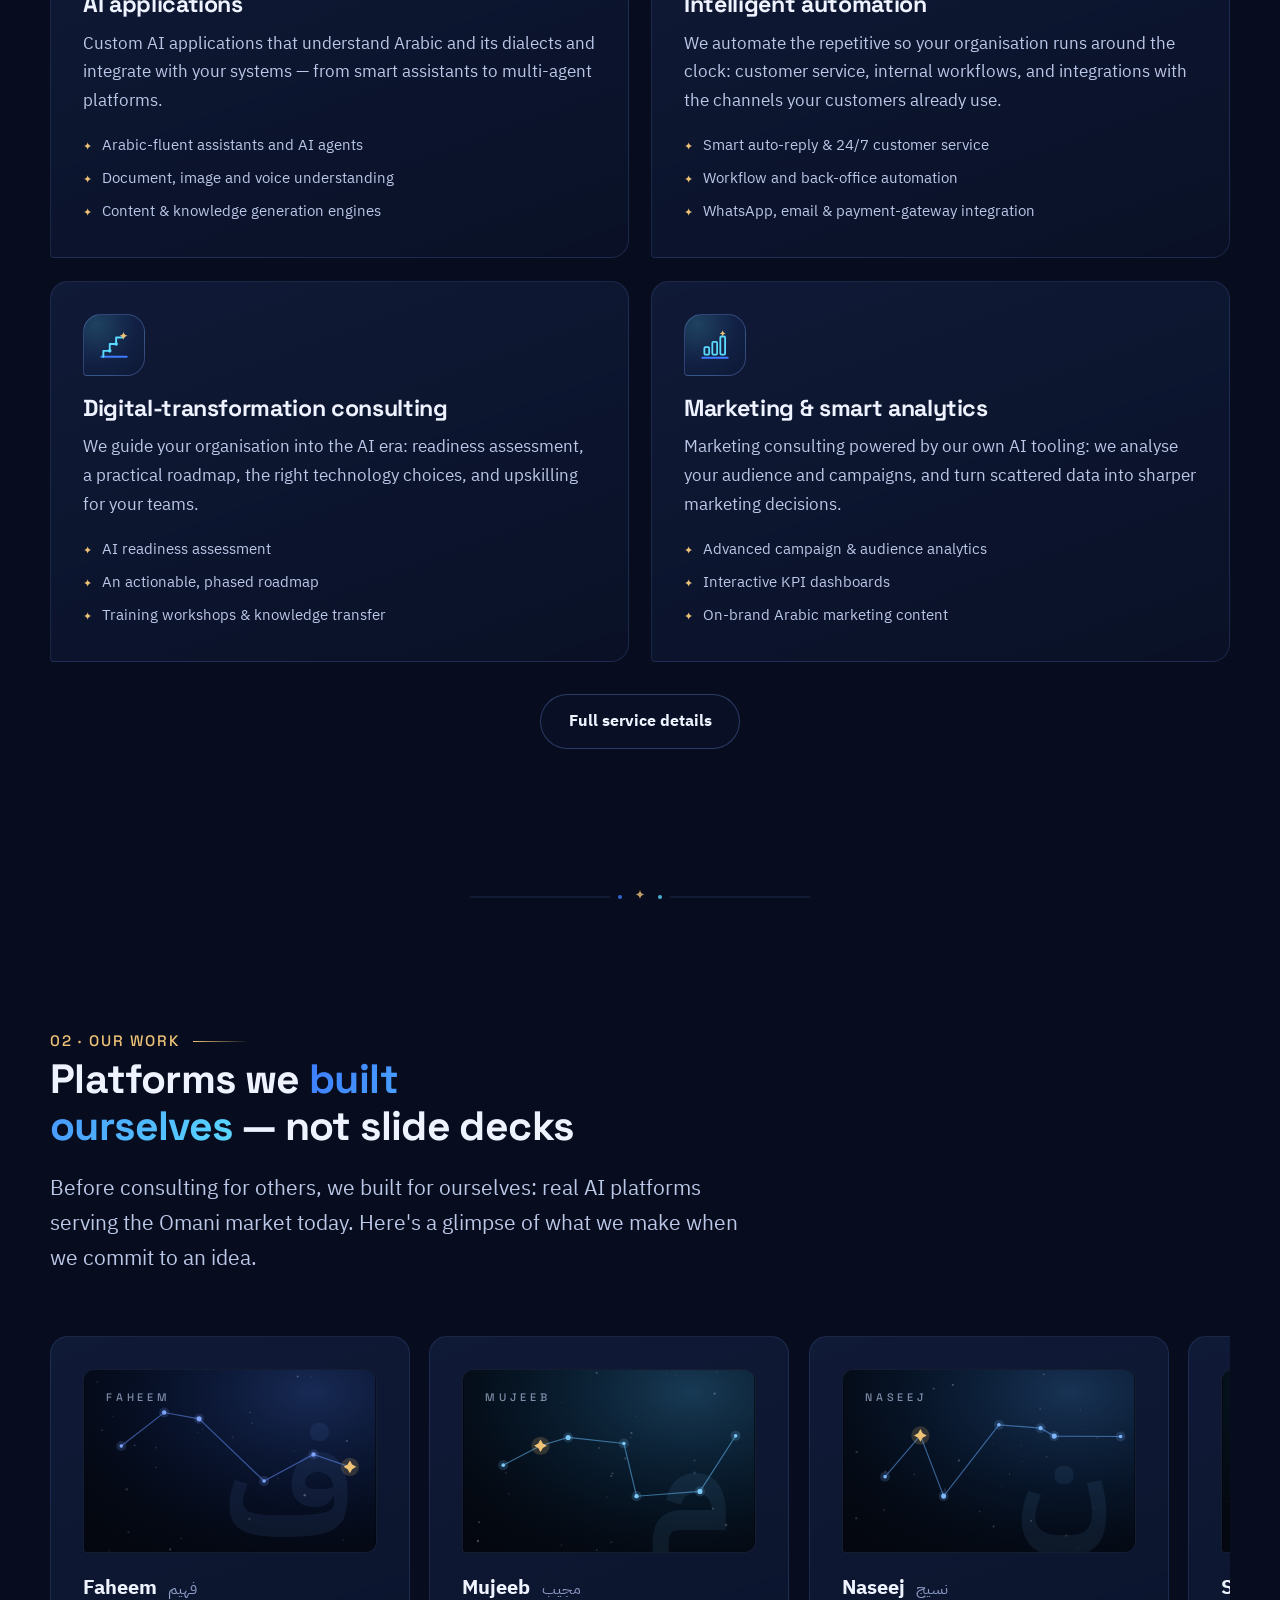
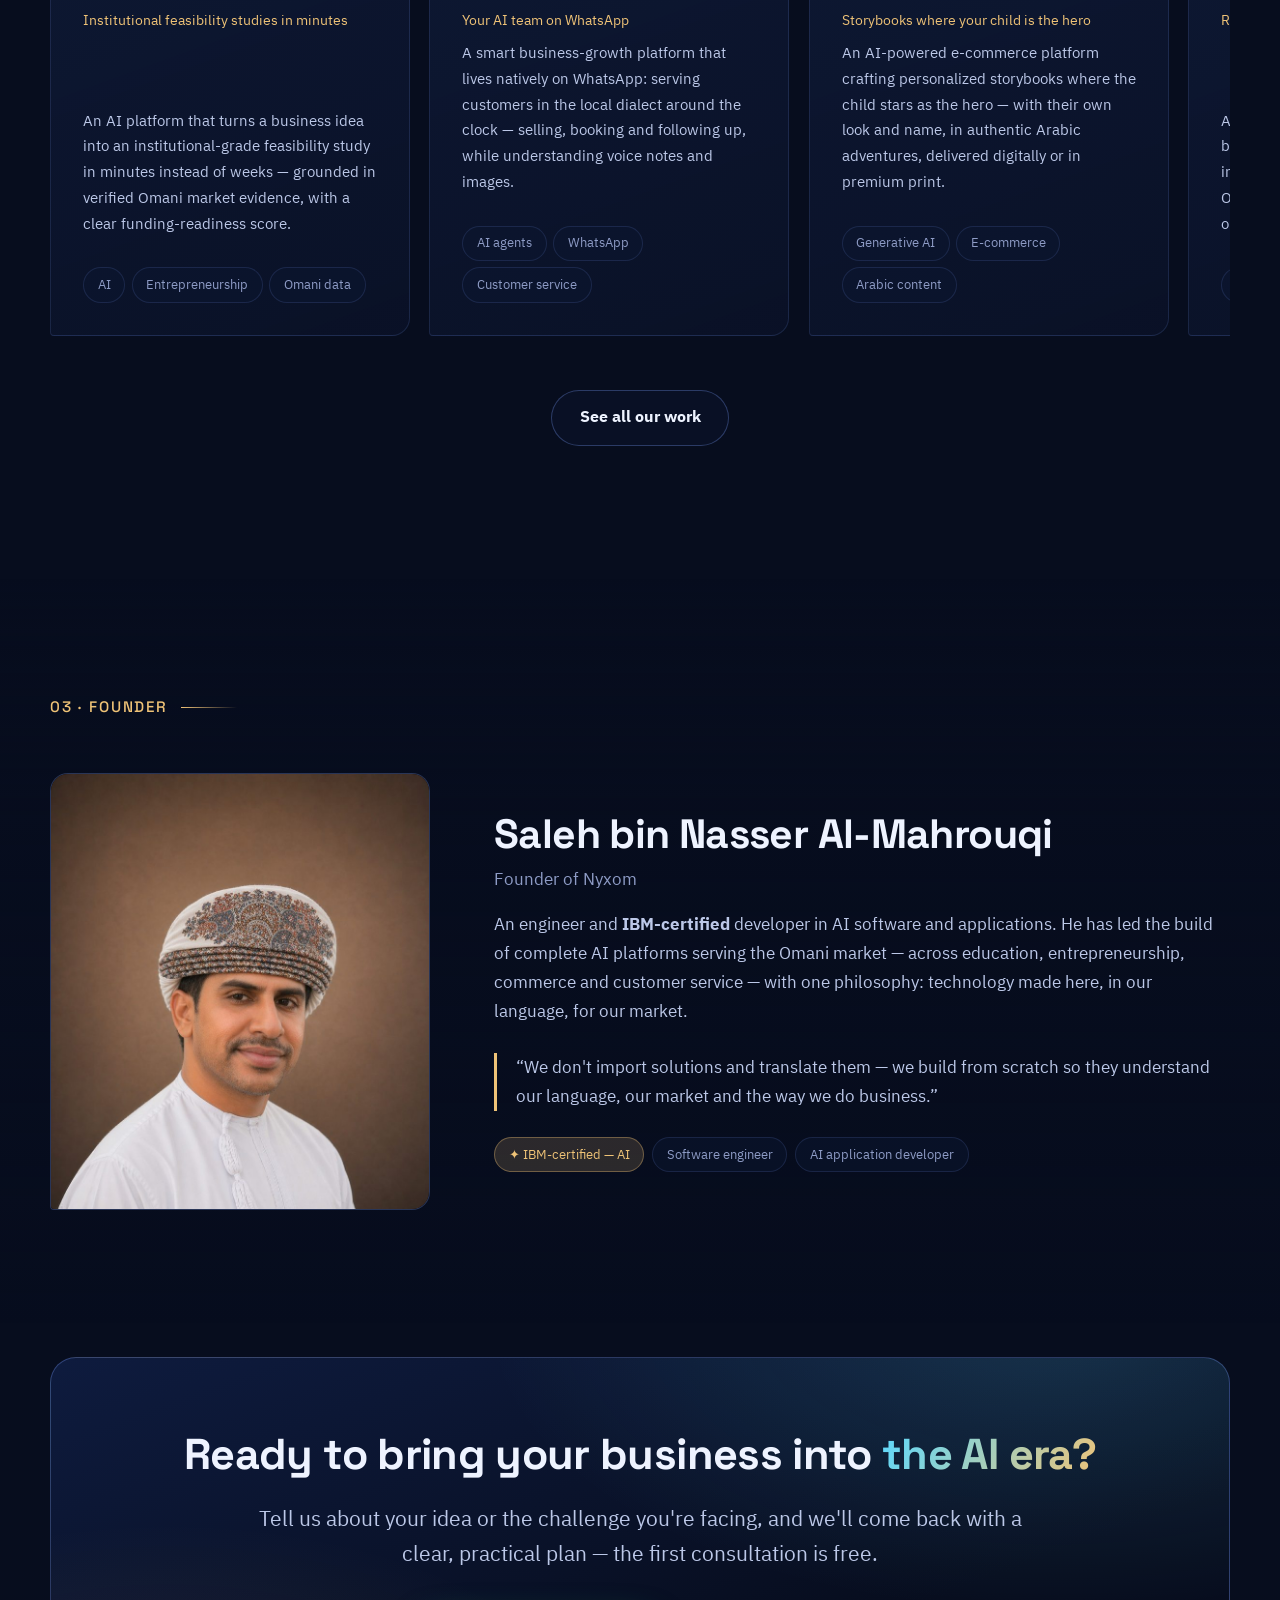
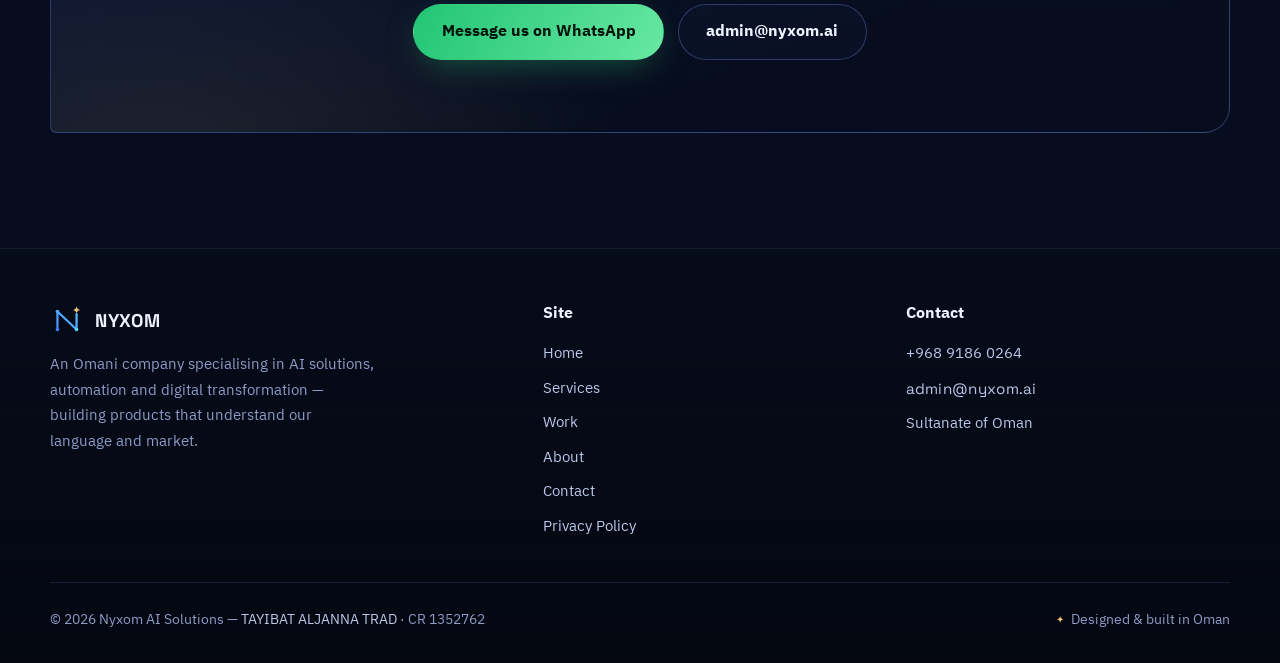
==== commit 7351a839: "Add founder photo, consistent mobile alignment, no-cache for HTML Co-Authored-By: Claude Opus 5.5 <n" ====
--- a/en/index.html
+++ b/en/index.html
@@ -20,7 +20,7 @@
   <meta name="twitter:card" content="summary_large_image">
   <link rel="preload" href="../assets/fonts/space-grotesk-var-latin.woff2" as="font" type="font/woff2" crossorigin>
   <link rel="preload" href="../assets/fonts/plex-arabic-400-latin.woff2" as="font" type="font/woff2" crossorigin>
-  <link rel="stylesheet" href="../assets/css/style.css">
+  <link rel="stylesheet" href="../assets/css/style.css?v=3">
   <script type="application/ld+json">
   {
     "@context": "https://schema.org",
@@ -203,26 +203,8 @@
         <span class="sec-num latin">03 · FOUNDER</span>
       </div>
       <div class="founder">
-        <div class="founder-portrait reveal" aria-hidden="true">
-          <svg viewBox="0 0 380 437" xmlns="http://www.w3.org/2000/svg">
-            <rect width="380" height="437" fill="#04070F"/>
-            <radialGradient id="fp-g" cx="50%" cy="30%" r="80%"><stop offset="0" stop-color="rgba(61,123,255,.22)"/><stop offset="1" stop-color="transparent"/></radialGradient>
-            <rect width="380" height="437" fill="url(#fp-g)"/>
-            <g opacity=".85">
-              <circle cx="40" cy="60" r="1.2" fill="#9DB9FF"/><circle cx="330" cy="90" r="1.4" fill="#9DB9FF"/><circle cx="300" cy="30" r="1" fill="#5BD9FF"/><circle cx="70" cy="380" r="1.2" fill="#9DB9FF"/><circle cx="340" cy="330" r="1.1" fill="#5BD9FF"/><circle cx="30" cy="220" r="1" fill="#9DB9FF"/><circle cx="350" cy="200" r="1" fill="#9DB9FF"/>
-            </g>
-            <g stroke="rgba(122,168,255,.55)" stroke-width="1.4" fill="none">
-              <path d="M190 88 L242 108 L262 156 L246 204 L190 224 L134 204 L118 156 L138 108 Z"/>
-              <path d="M190 224 L110 300 L70 392 M190 224 L270 300 L310 392 M150 330 L190 300 L230 330"/>
-            </g>
-            <g>
-              <circle cx="190" cy="88" r="4" fill="#5BD9FF"/><circle cx="242" cy="108" r="3" fill="#7DA0FF"/><circle cx="262" cy="156" r="3.5" fill="#7DA0FF"/><circle cx="246" cy="204" r="3" fill="#7DA0FF"/><circle cx="190" cy="224" r="4.5" fill="#3D7BFF"/><circle cx="134" cy="204" r="3" fill="#7DA0FF"/><circle cx="118" cy="156" r="3.5" fill="#7DA0FF"/><circle cx="138" cy="108" r="3" fill="#7DA0FF"/><circle cx="110" cy="300" r="3.5" fill="#5BD9FF"/><circle cx="70" cy="392" r="3" fill="#7DA0FF"/><circle cx="270" cy="300" r="3.5" fill="#5BD9FF"/><circle cx="310" cy="392" r="3" fill="#7DA0FF"/><circle cx="150" cy="330" r="3" fill="#7DA0FF"/><circle cx="190" cy="300" r="3.5" fill="#5BD9FF"/><circle cx="230" cy="330" r="3" fill="#7DA0FF"/>
-            </g>
-            <path d="M190 40c1 5.6 3.4 8 9 9-5.6 1-8 3.4-9 9-1-5.6-3.4-8-9-9 5.6-1 8-3.4 9-9Z" fill="#EFC377"/>
-            <ellipse cx="190" cy="156" rx="98" ry="98" stroke="rgba(239,195,119,.18)" fill="none" stroke-dasharray="3 7"/>
-          </svg>
-          <!-- To add a real photo later, replace the SVG above with
-               <img src="../assets/img/founder.jpg" alt="Saleh bin Nasser Al-Mahrouqi"> -->
+        <div class="founder-portrait reveal">
+          <img src="../assets/img/founder.jpg" alt="Saleh bin Nasser Al-Mahrouqi — Founder of Nyxom" width="900" height="900" decoding="async">
         </div>
         <div class="reveal" style="--d:.1s">
           <h2 style="margin-bottom:.2em">Saleh bin Nasser Al-Mahrouqi</h2>
@@ -292,7 +274,7 @@
 </footer>
 
 <script src="../assets/js/sky.js"></script>
-<script src="../assets/js/main.js"></script>
+<script src="../assets/js/main.js?v=3"></script>
 <script src="../assets/js/projects.js"></script>
 <script>NYXOM_PROJECTS.mount('#projects-rail', 'en');</script>
 </body>
--- a/assets/css/style.css
+++ b/assets/css/style.css
@@ -548,6 +548,7 @@
   position: absolute; inset: 0;
   width: 100%; height: 100%;
   object-fit: cover;
+  object-position: center 20%;
 }
 .founder-quote {
   border-inline-start: 3px solid var(--gold);
@@ -763,6 +764,17 @@
   .hero-actions .btn { width: 100%; }
   .pillars .grid { grid-template-columns: 1fr; }
   .cta-band { padding-inline: 1.4rem; }
+
+  /* Mobile: one consistent alignment — headings, intros, founder and footer centered */
+  .hero, .page-hero, .section-head, .founder > div:last-child,
+  .site-footer, .footer-grid > div { text-align: center; }
+  .hero .lead, .page-hero .lead, .section-head p, .footer-grid p { margin-inline: auto; }
+  .breadcrumbs, .hero-actions, .cred-chips, .footer-brand { justify-content: center; }
+  .founder-quote { border-inline-start: 0; padding-inline-start: 0; position: relative; padding-block-start: 1.1rem; }
+  .founder-quote::before { content: ""; position: absolute; top: 0; inset-inline-start: 50%; width: 56px; height: 3px;
+    background: var(--gold); border-radius: 2px; transform: translateX(50%); }
+  .founder-portrait { max-width: 320px; margin-inline: auto; width: 100%; }
+  .footer-bottom { flex-direction: column; align-items: center; text-align: center; gap: .6rem; }
 }
 
 /* ---------- Utility ---------- */
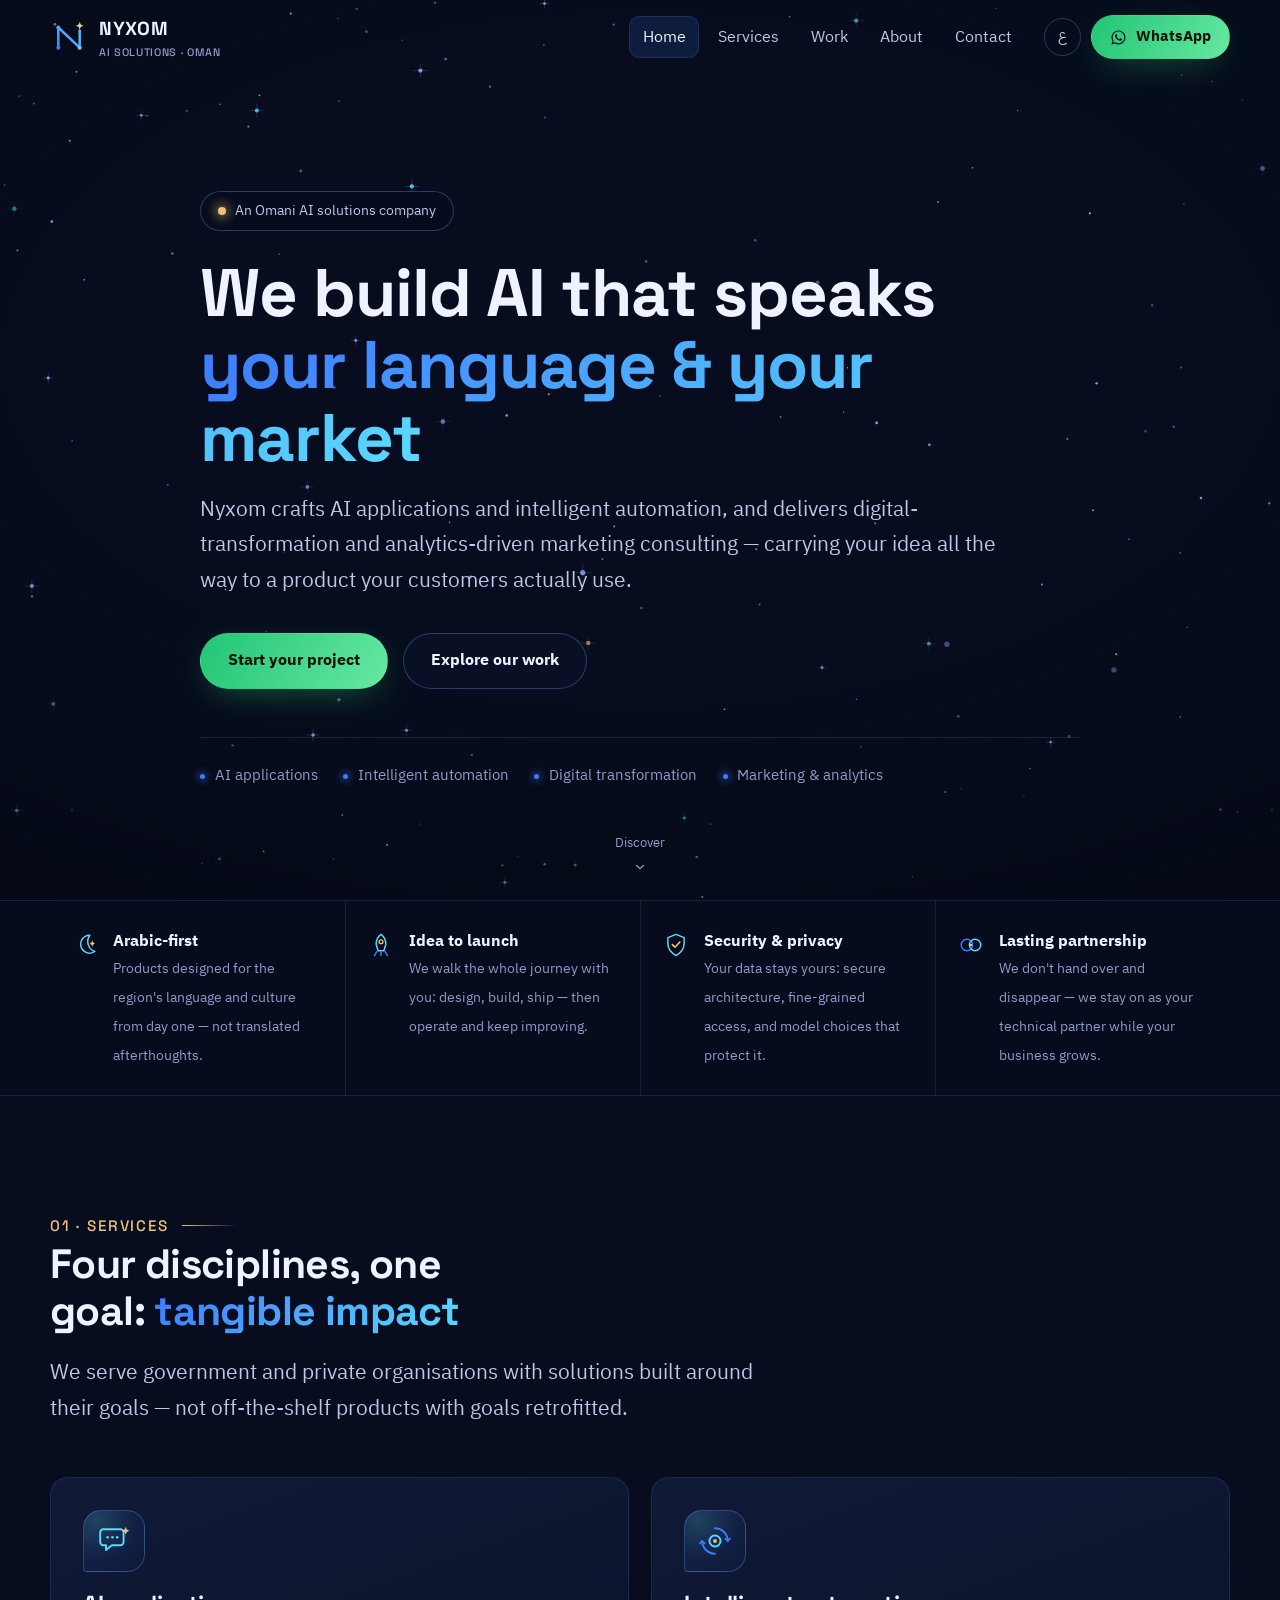
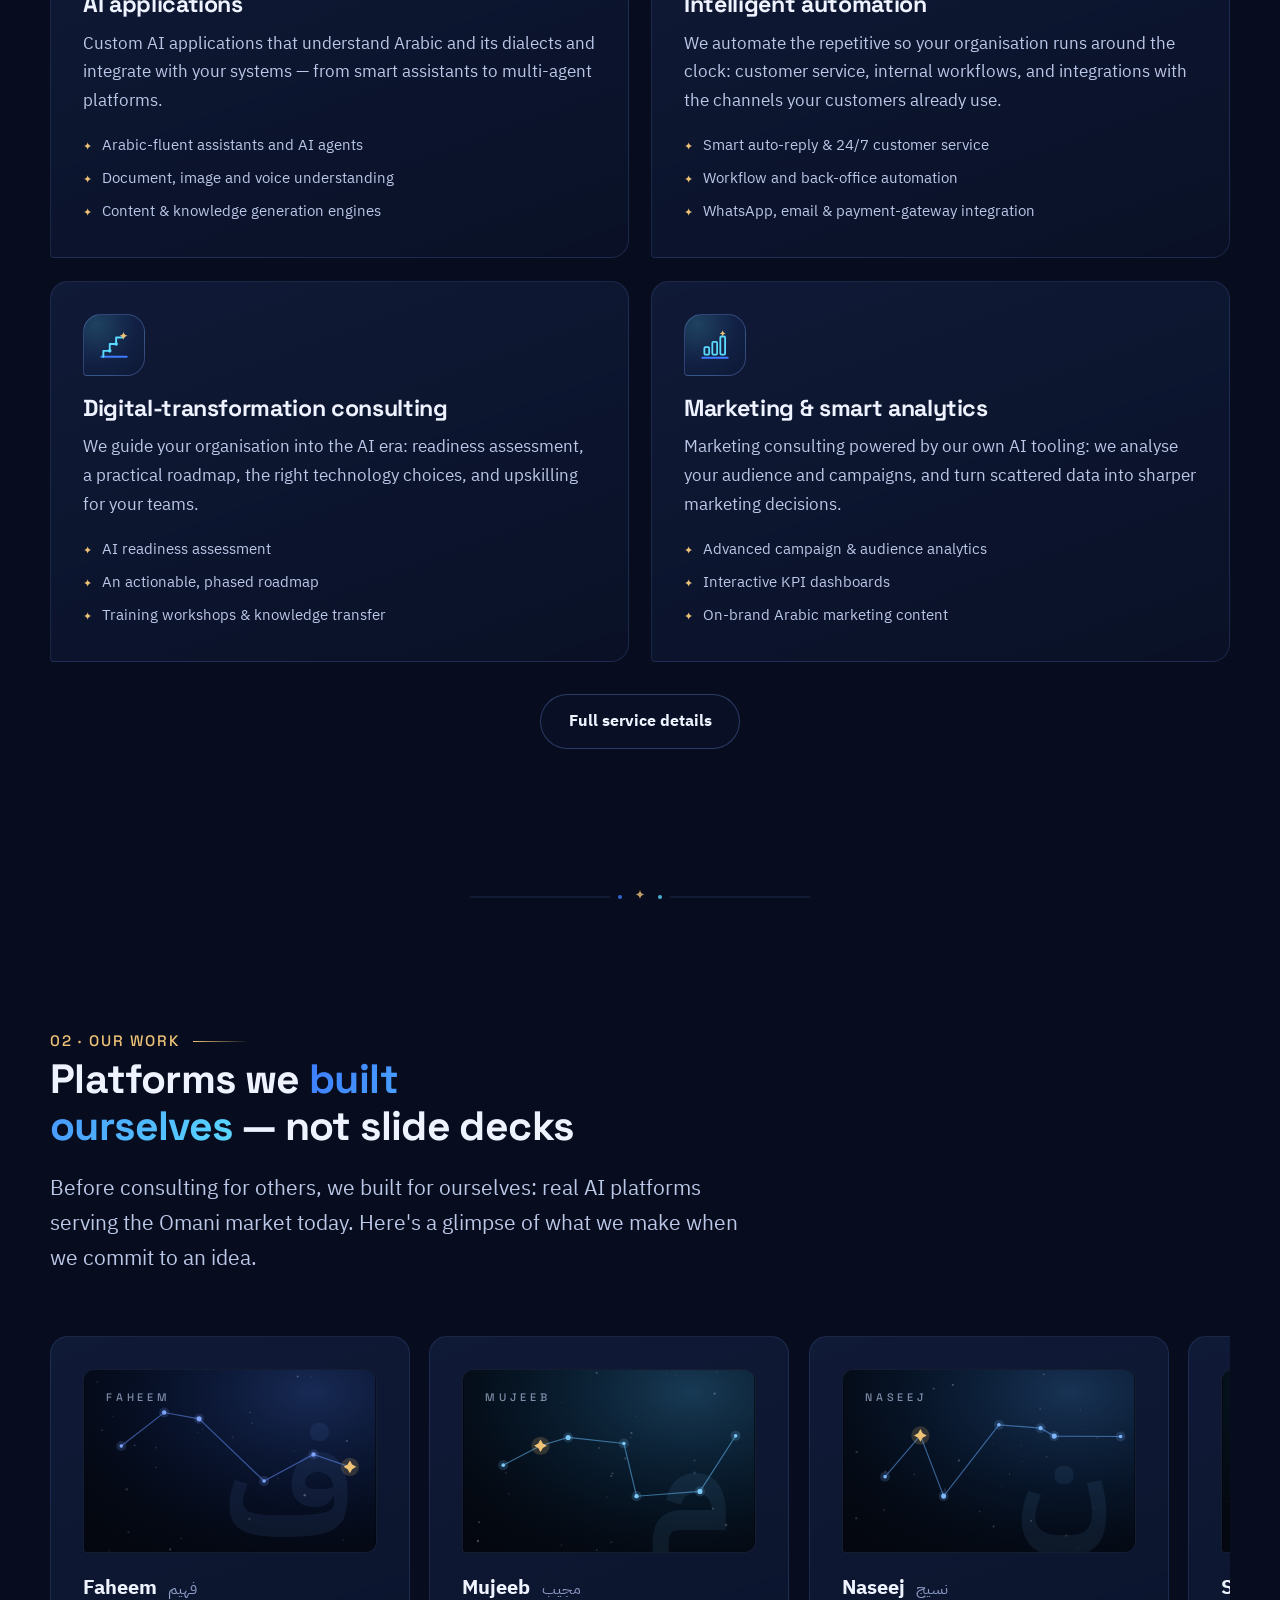
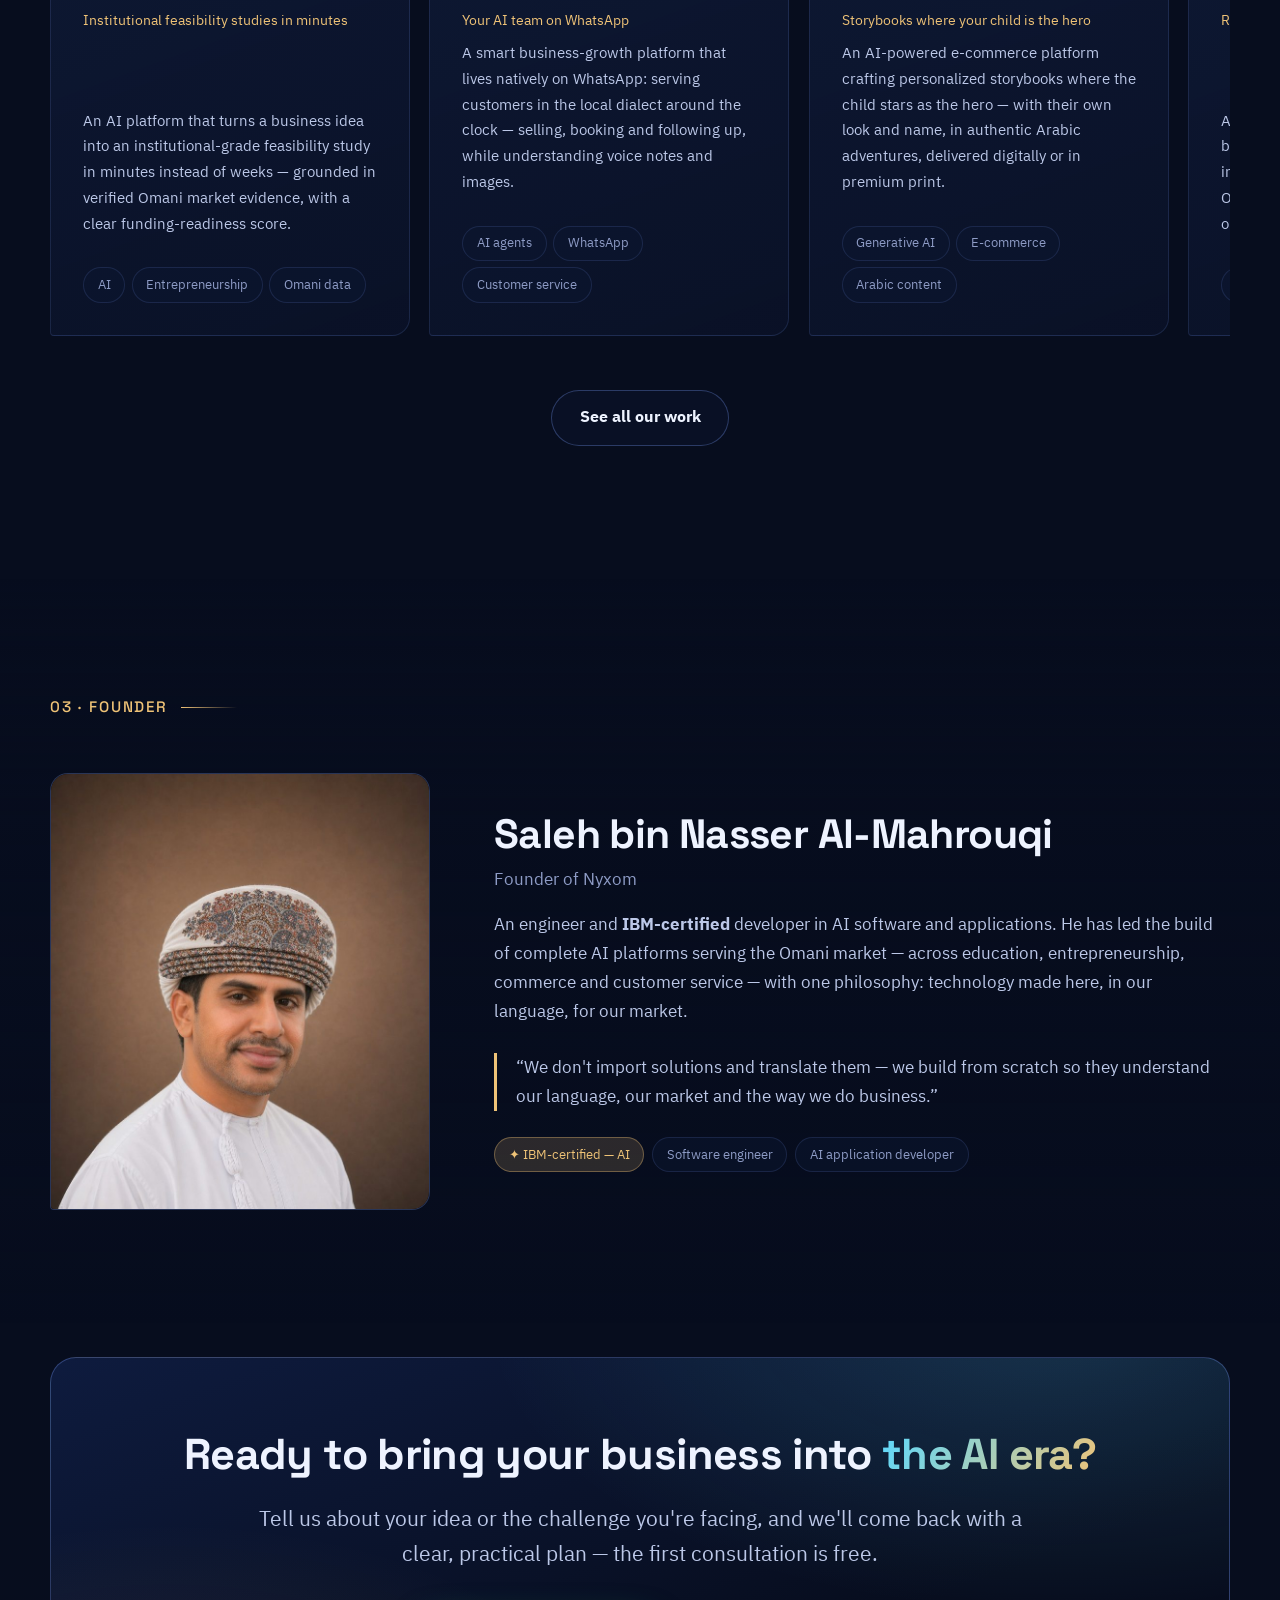
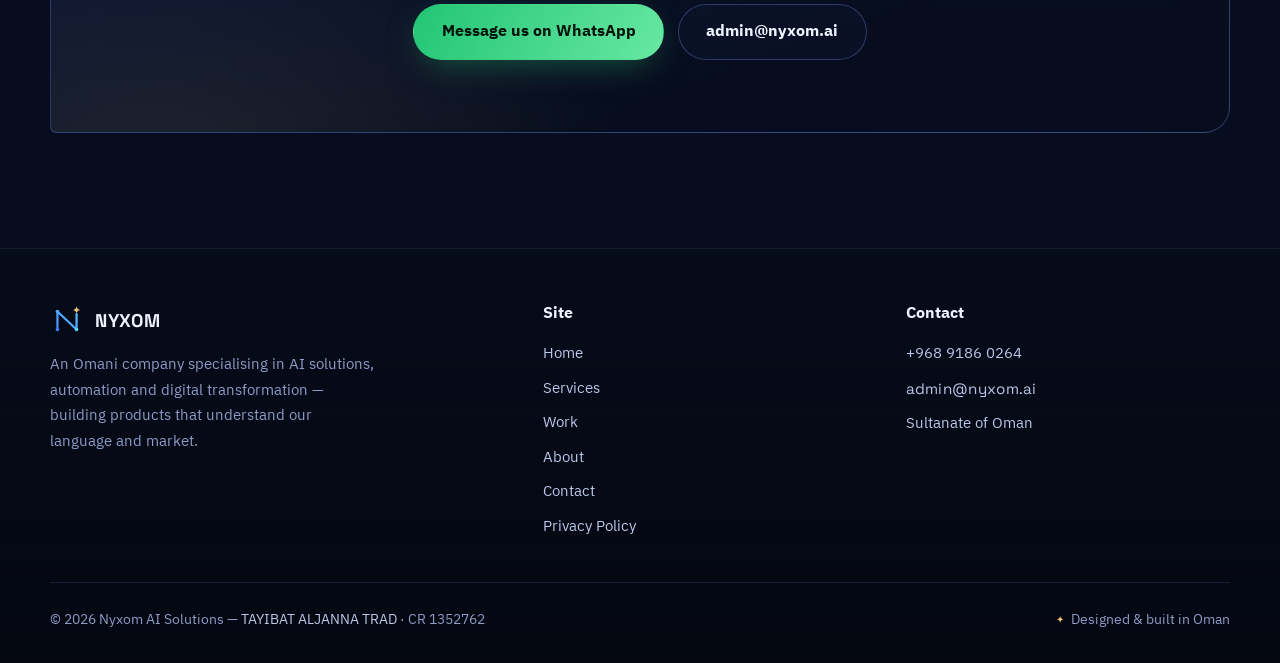
==== commit 865b3a1b: "Mobile: centered cards with feature chips, compact two-column footer Co-Authored-By: Claude Opus 5.5" ====
--- a/en/index.html
+++ b/en/index.html
@@ -20,7 +20,7 @@
   <meta name="twitter:card" content="summary_large_image">
   <link rel="preload" href="../assets/fonts/space-grotesk-var-latin.woff2" as="font" type="font/woff2" crossorigin>
   <link rel="preload" href="../assets/fonts/plex-arabic-400-latin.woff2" as="font" type="font/woff2" crossorigin>
-  <link rel="stylesheet" href="../assets/css/style.css?v=3">
+  <link rel="stylesheet" href="../assets/css/style.css?v=4">
   <script type="application/ld+json">
   {
     "@context": "https://schema.org",
@@ -274,7 +274,7 @@
 </footer>
 
 <script src="../assets/js/sky.js"></script>
-<script src="../assets/js/main.js?v=3"></script>
+<script src="../assets/js/main.js?v=4"></script>
 <script src="../assets/js/projects.js"></script>
 <script>NYXOM_PROJECTS.mount('#projects-rail', 'en');</script>
 </body>
--- a/assets/css/style.css
+++ b/assets/css/style.css
@@ -774,7 +774,26 @@
   .founder-quote::before { content: ""; position: absolute; top: 0; inset-inline-start: 50%; width: 56px; height: 3px;
     background: var(--gold); border-radius: 2px; transform: translateX(50%); }
   .founder-portrait { max-width: 320px; margin-inline: auto; width: 100%; }
-  .footer-bottom { flex-direction: column; align-items: center; text-align: center; gap: .6rem; }
+  .footer-bottom { flex-direction: column; align-items: center; text-align: center; gap: .5rem; font-size: .82rem; }
+
+  /* Cards: everything centered — icon, title, text, features */
+  .card { text-align: center; }
+  .card > div[style*="grid-template-columns"] { grid-template-columns: 1fr !important; gap: .2rem !important; justify-items: center; }
+  .card .grid { gap: .5rem !important; }
+  .card h3, .card .p-name, .card .p-tags { justify-content: center; }
+  .icon-orb { margin-inline: auto; }
+  .tick-list { display: flex; flex-wrap: wrap; justify-content: center; gap: .5rem; }
+  .tick-list li { padding: .38rem .8rem; border: 1px solid var(--line); border-radius: 999px;
+    background: rgba(255,255,255,.03); font-size: .86rem; line-height: 1.5; }
+  .tick-list li::before { display: none; }
+
+  /* Footer: compact two-column layout instead of one long column */
+  .site-footer { padding-block: 2.6rem 1.6rem; }
+  .footer-grid { grid-template-columns: 1fr 1fr; gap: 1.8rem 1rem; margin-bottom: 1.8rem; }
+  .footer-grid > div:first-child { grid-column: 1 / -1; padding-bottom: 1.6rem; border-bottom: 1px solid var(--line); }
+  .footer-grid p { font-size: .9rem; margin-bottom: 0; }
+  .site-footer h4 { font-size: .8rem; letter-spacing: .08em; color: var(--gold); margin-bottom: .8rem; }
+  .site-footer ul { gap: .45rem; font-size: .9rem; }
 }
 
 /* ---------- Utility ---------- */
